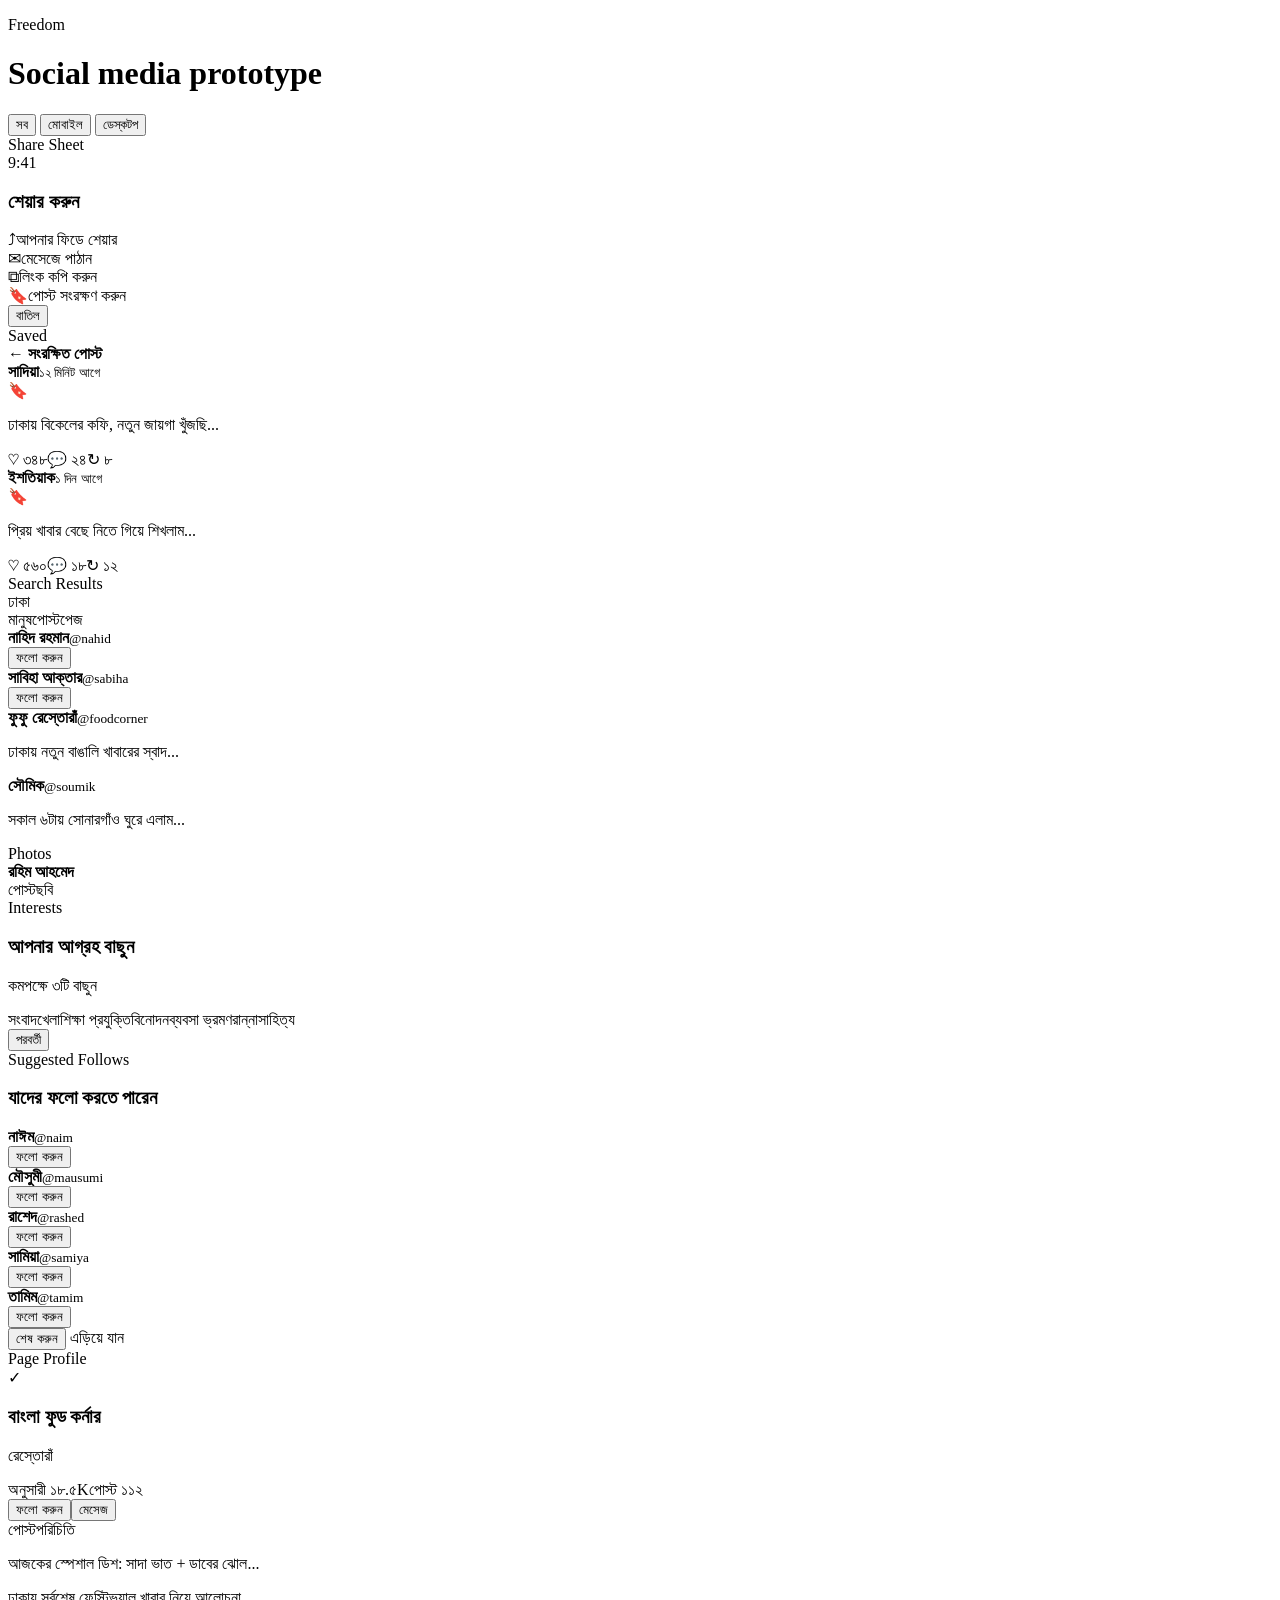
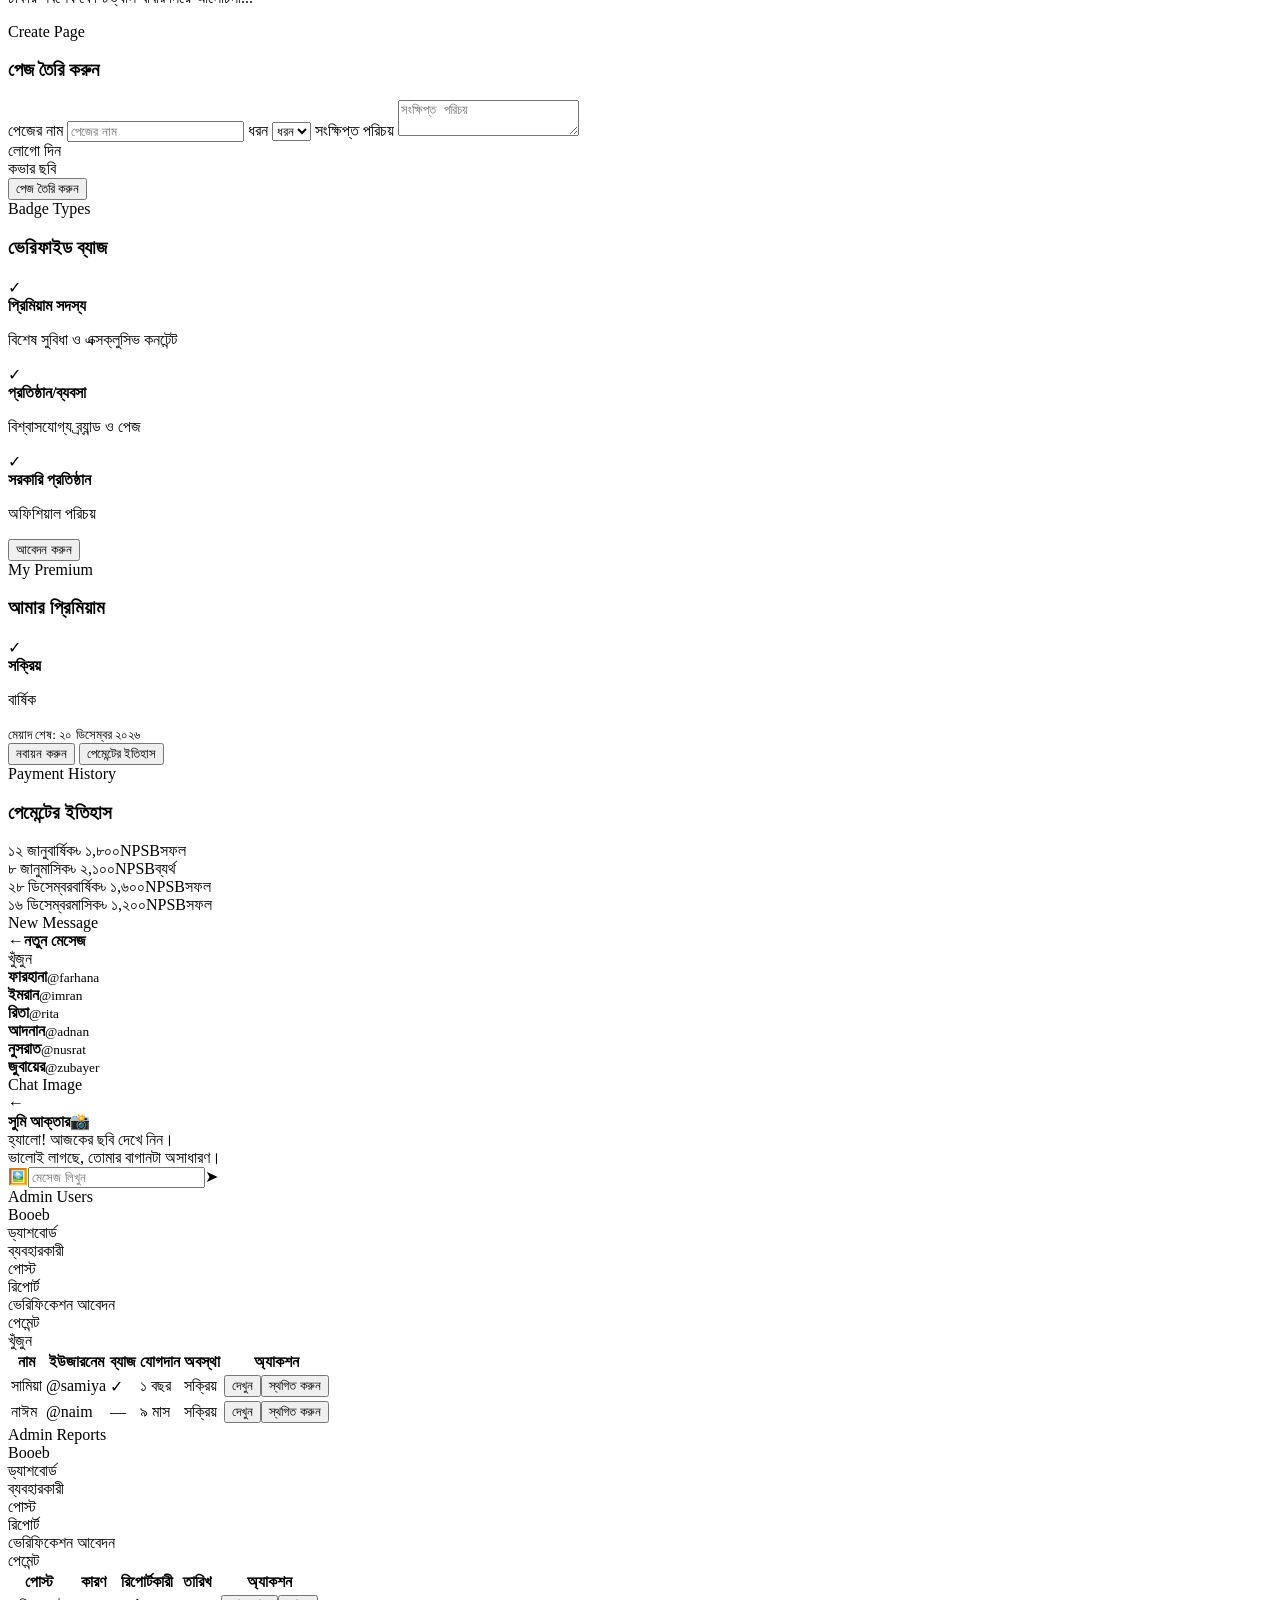
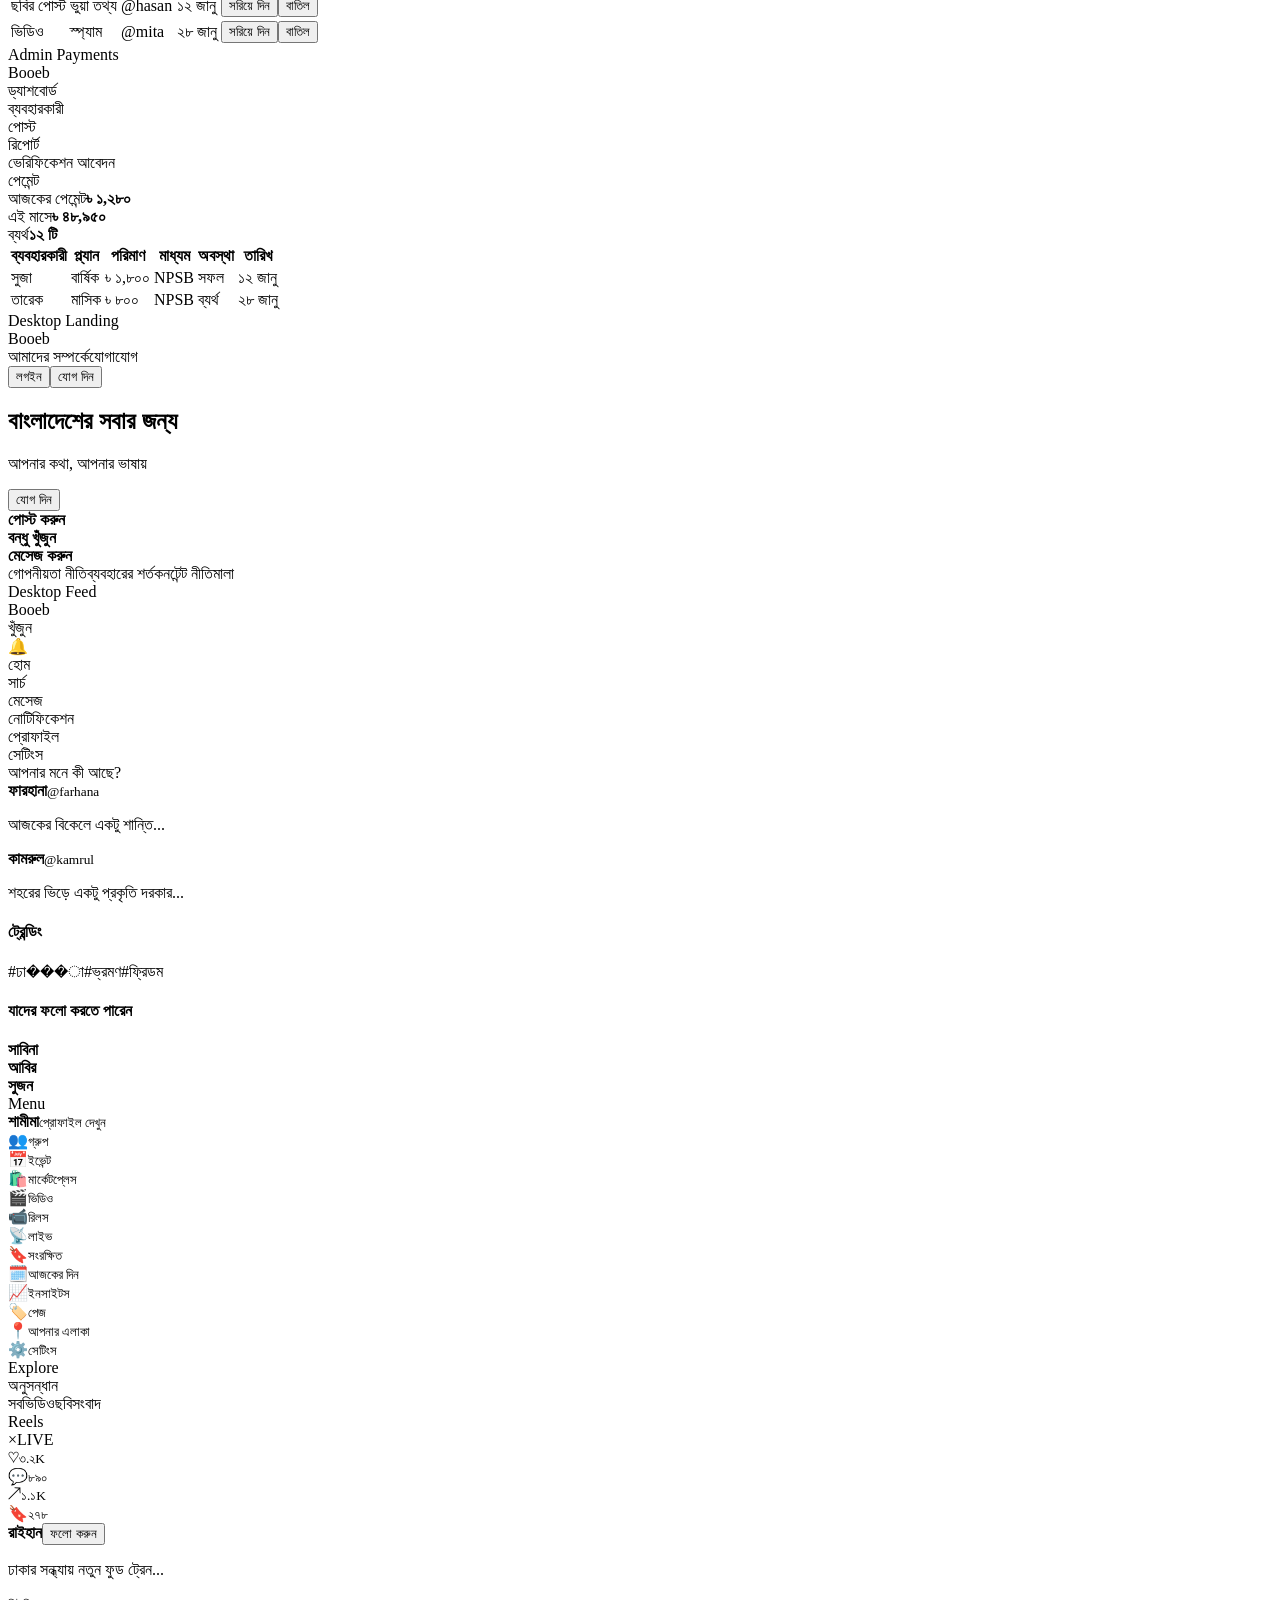
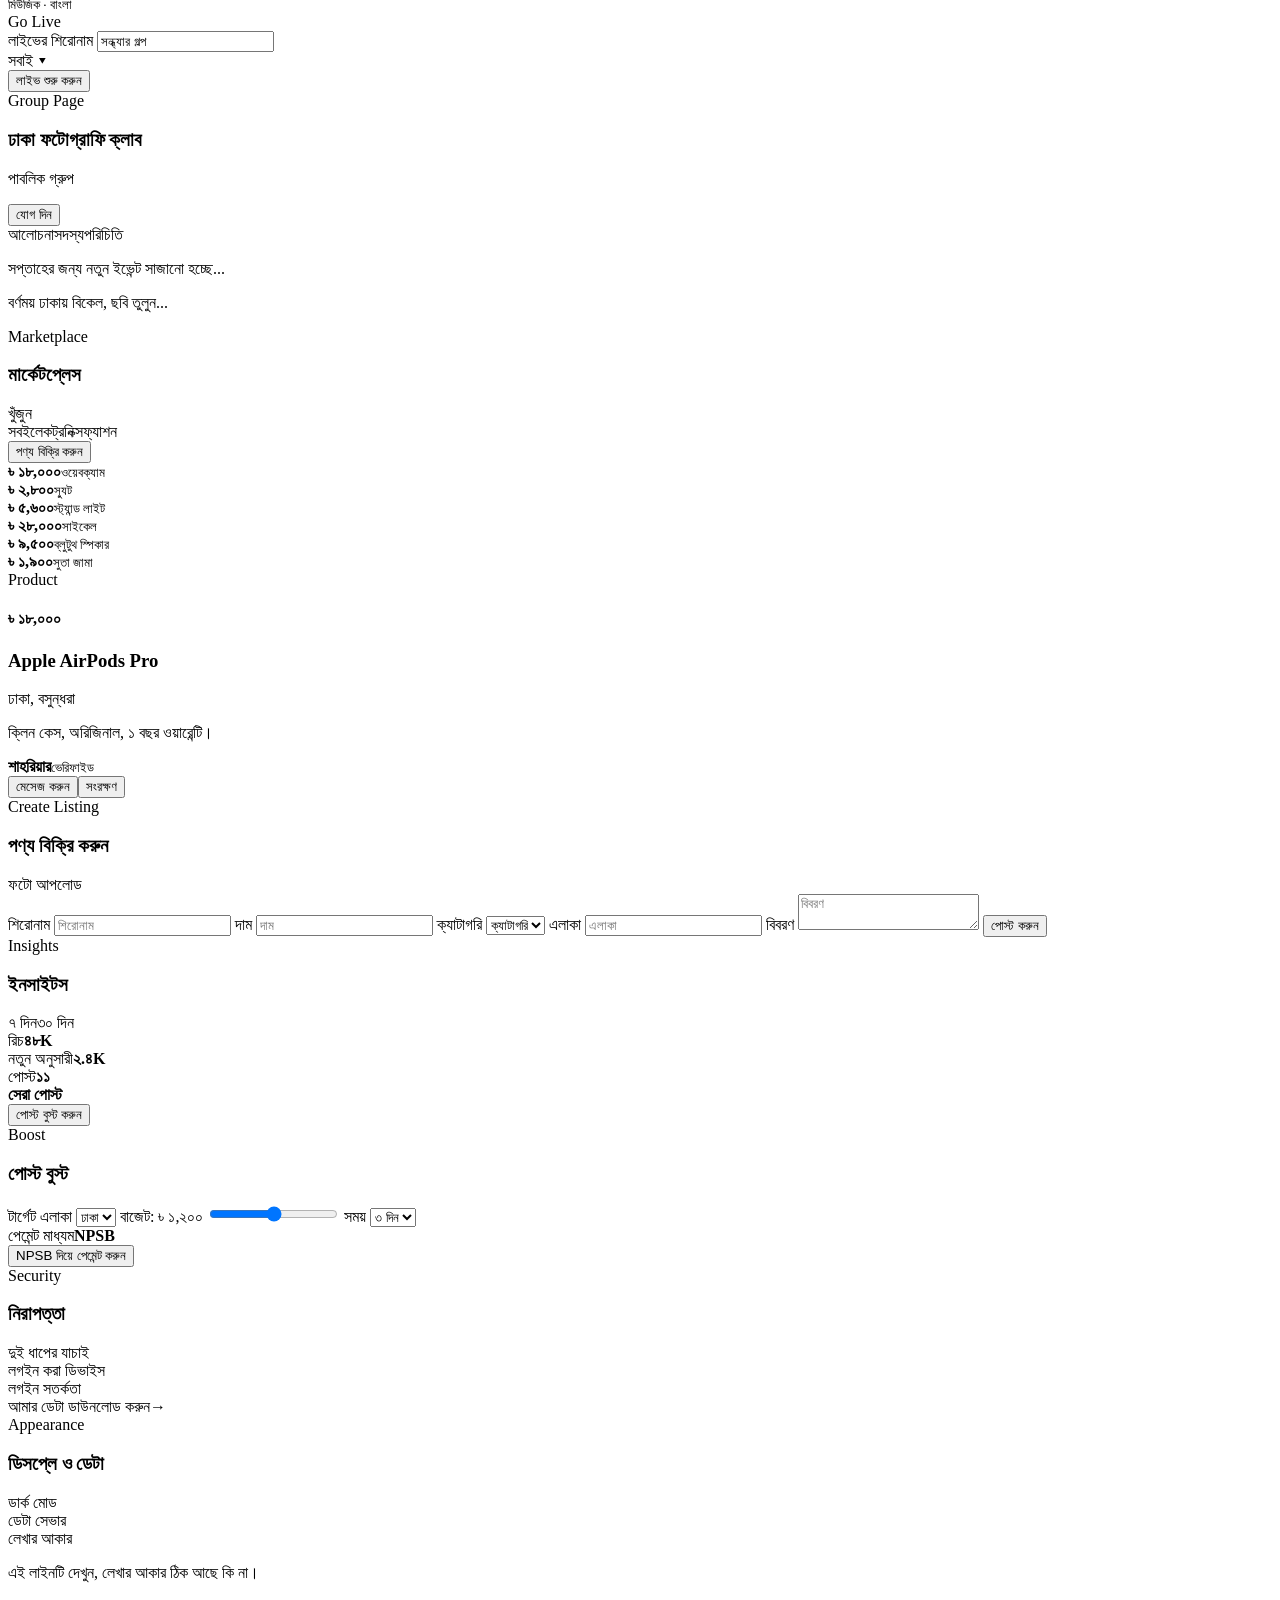
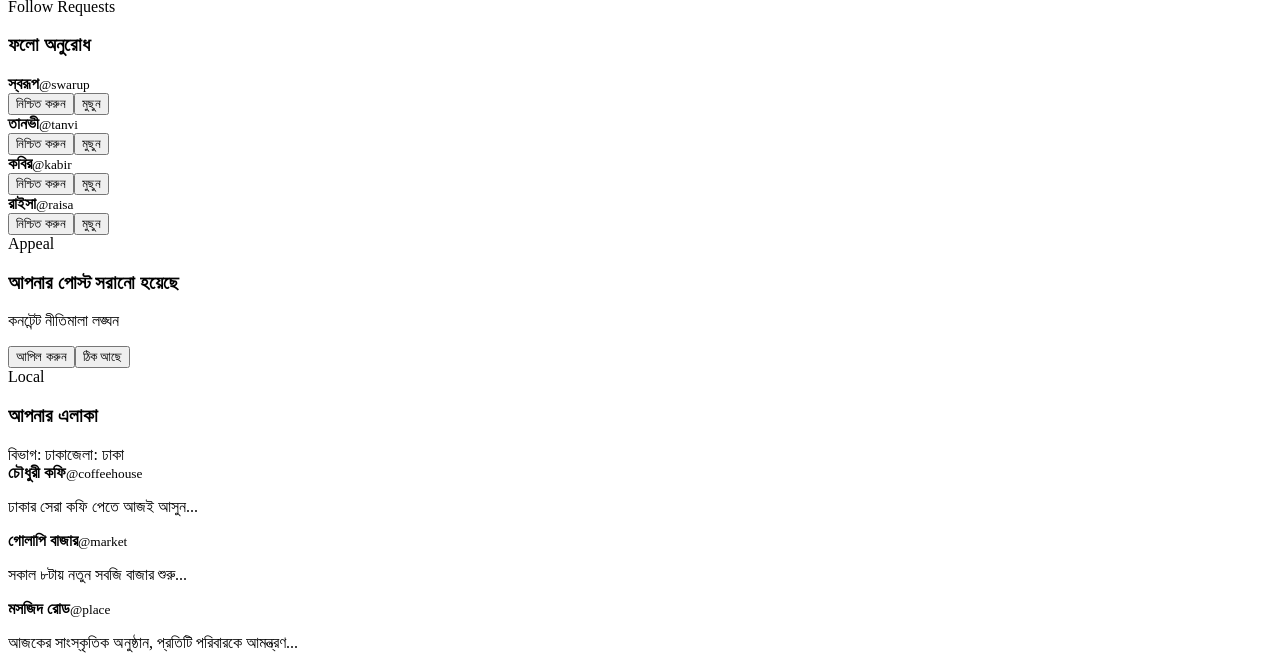
==== index.html @ c86f0e29 "Create the Freedom social media UI prototype files in the repository" ====
<!DOCTYPE html>
<html lang="bn">
  <head>
    <meta charset="UTF-8" />
    <meta name="viewport" content="width=device-width, initial-scale=1.0" />
    <title>Freedom | Social media UI prototype</title>
    <link rel="preconnect" href="https://fonts.googleapis.com" />
    <link rel="preconnect" href="https://fonts.gstatic.com" crossorigin />
    <link href="https://fonts.googleapis.com/css2?family=Noto+Sans+Bengali:wght@400;500;600;700;800&display=swap" rel="stylesheet" />
    <link rel="stylesheet" href="styles.css" />
  </head>
  <body>
    <header class="topbar">
      <div>
        <p class="eyebrow">Freedom</p>
        <h1>Social media prototype</h1>
      </div>
      <nav class="filters" aria-label="screen filter navigation">
        <button class="filter active" data-filter="all">সব</button>
        <button class="filter" data-filter="mobile">মোবাইল</button>
        <button class="filter" data-filter="desktop">ডেস্কটপ</button>
      </nav>
    </header>

    <main class="screen-grid">
      <section class="screen-card" data-category="mobile">
        <div class="screen-header">Share Sheet</div>
        <div class="phone">
          <div class="statusbar">9:41</div>
          <div class="sheet">
            <h3>শেয়ার করুন</h3>
            <div class="share-row"><span>⤴</span><span>আপনার ফিডে শেয়ার</span></div>
            <div class="share-row"><span>✉</span><span>মেসেজে পাঠান</span></div>
            <div class="share-row"><span>⧉</span><span>লিংক কপি করুন</span></div>
            <div class="share-row"><span>🔖</span><span>পোস্ট সংরক্ষণ করুন</span></div>
            <button class="btn btn-outline">বাতিল</button>
          </div>
        </div>
      </section>

      <section class="screen-card" data-category="mobile">
        <div class="screen-header">Saved</div>
        <div class="phone">
          <div class="topbar-row">
            <span>←</span>
            <strong>সংরক্ষিত পোস্ট</strong>
            <span> </span>
          </div>
          <div class="post-card">
            <div class="post-head"><div class="avatar small"></div><div><strong>সাদিয়া</strong><small>১২ মিনিট আগে</small></div><span>🔖</span></div>
            <p>ঢাকায় বিকেলের কফি, নতুন জায়গা খুঁজছি...</p>
            <div class="photo-strip one"></div>
            <div class="metric-row"><span>♡ ৩৪৮</span><span>💬 ২৪</span><span>↻ ৮</span></div>
          </div>
          <div class="post-card">
            <div class="post-head"><div class="avatar small alt"></div><div><strong>ইশতিয়াক</strong><small>১ দিন আগে</small></div><span>🔖</span></div>
            <p>প্রিয় খাবার বেছে নিতে গিয়ে শিখলাম...</p>
            <div class="photo-strip two"></div>
            <div class="metric-row"><span>♡ ৫৬০</span><span>💬 ১৮</span><span>↻ ১২</span></div>
          </div>
        </div>
      </section>

      <section class="screen-card" data-category="mobile">
        <div class="screen-header">Search Results</div>
        <div class="phone">
          <div class="searchbar">ঢাকা</div>
          <div class="chip-row"><span class="chip">মানুষ</span><span class="chip">পোস্ট</span><span class="chip active">পেজ</span></div>
          <div class="result-row"><div class="avatar"></div><div><strong>নাহিদ রহমান</strong><small>@nahid</small></div><button class="mini-btn">ফলো করুন</button></div>
          <div class="result-row"><div class="avatar alt"></div><div><strong>সাবিহা আক্তার</strong><small>@sabiha</small></div><button class="mini-btn">ফলো করুন</button></div>
          <div class="post-card compact">
            <div class="post-head"><div class="avatar small"></div><div><strong>ফুফু রেস্তোরাঁ</strong><small>@foodcorner</small></div></div>
            <p>ঢাকায় নতুন বাঙালি খাবারের স্বাদ...</p>
            <div class="photo-strip one"></div>
          </div>
          <div class="post-card compact">
            <div class="post-head"><div class="avatar small alt"></div><div><strong>সৌমিক</strong><small>@soumik</small></div></div>
            <p>সকাল ৬টায় সোনারগাঁও ঘুরে এলাম...</p>
            <div class="photo-strip two"></div>
          </div>
        </div>
      </section>

      <section class="screen-card" data-category="mobile">
        <div class="screen-header">Photos</div>
        <div class="phone">
          <div class="profile-mini">
            <div class="avatar large"></div>
            <div>
              <strong>রহিম আহমেদ</strong>
            </div>
          </div>
          <div class="tabs"><span>পোস্ট</span><span class="active">ছবি</span></div>
          <div class="photo-grid">
            <div class="mini-photo"></div><div class="mini-photo b"></div><div class="mini-photo c"></div>
            <div class="mini-photo d"></div><div class="mini-photo e"></div><div class="mini-photo f"></div>
            <div class="mini-photo g"></div><div class="mini-photo h"></div><div class="mini-photo i"></div>
          </div>
        </div>
      </section>

      <section class="screen-card" data-category="mobile">
        <div class="screen-header">Interests</div>
        <div class="phone">
          <h3>আপনার আগ্রহ বাছুন</h3>
          <p class="subtle">কমপক্ষে ৩টি বাছুন</p>
          <div class="interest-grid">
            <span>সংবাদ</span><span>খেলা</span><span>শিক্ষা</span>
            <span>প্রযুক্তি</span><span>বিনোদন</span><span>ব্যবসা</span>
            <span>ভ্রমণ</span><span>রান্না</span><span>সাহিত্য</span>
          </div>
          <button class="btn primary">পরবর্তী</button>
        </div>
      </section>

      <section class="screen-card" data-category="mobile">
        <div class="screen-header">Suggested Follows</div>
        <div class="phone">
          <h3>যাদের ফলো করতে পারেন</h3>
          <div class="result-row"><div class="avatar"></div><div><strong>নাঈম</strong><small>@naim</small></div><button class="mini-btn">ফলো করুন</button></div>
          <div class="result-row"><div class="avatar alt"></div><div><strong>মৌসুমী</strong><small>@mausumi</small></div><button class="mini-btn">ফলো করুন</button></div>
          <div class="result-row"><div class="avatar another"></div><div><strong>রাশেদ</strong><small>@rashed</small></div><button class="mini-btn">ফলো করুন</button></div>
          <div class="result-row"><div class="avatar gold"></div><div><strong>সামিয়া</strong><small>@samiya</small></div><button class="mini-btn">ফলো করুন</button></div>
          <div class="result-row"><div class="avatar dark"></div><div><strong>তামিম</strong><small>@tamim</small></div><button class="mini-btn">ফলো করুন</button></div>
          <button class="btn primary">শেষ করুন</button>
          <a class="link">এড়িয়ে যান</a>
        </div>
      </section>

      <section class="screen-card" data-category="mobile">
        <div class="screen-header">Page Profile</div>
        <div class="phone">
          <div class="cover-photo"></div>
          <div class="page-profile">
            <div class="page-logo"></div>
            <div class="badge gold">✓</div>
            <h3>বাংলা ফুড কর্নার</h3>
            <p class="subtle">রেস্তোরাঁ</p>
            <div class="stats"><span>অনুসারী ১৮.৫K</span><span>পোস্ট ১১২</span></div>
            <div class="split-btns"><button class="btn primary">ফলো করুন</button><button class="btn btn-outline">মেসেজ</button></div>
            <div class="tabs small-tabs"><span>পোস্ট</span><span>পরিচিতি</span></div>
            <div class="post-card compact"><p>আজকের স্পেশাল ডিশ: সাদা ভাত + ডাবের ঝোল...</p></div>
            <div class="post-card compact"><p>ঢাকায় সর্বশেষ ফেস্টিভ্যাল খাবার নিয়ে আলোচনা...</p></div>
          </div>
        </div>
      </section>

      <section class="screen-card" data-category="mobile">
        <div class="screen-header">Create Page</div>
        <div class="phone">
          <h3>পেজ তৈরি করুন</h3>
          <label>পেজের নাম <input placeholder="পেজের নাম" /></label>
          <label>ধরন <select><option>ধরন</option></select></label>
          <label>সংক্ষিপ্ত পরিচয় <textarea placeholder="সংক্ষিপ্ত পরিচয়"></textarea></label>
          <div class="upload-box">লোগো দিন</div>
          <div class="upload-box">কভার ছবি</div>
          <button class="btn primary">পেজ তৈরি করুন</button>
        </div>
      </section>

      <section class="screen-card" data-category="mobile">
        <div class="screen-header">Badge Types</div>
        <div class="phone">
          <h3>ভেরিফাইড ব্যাজ</h3>
          <div class="badge-card blue"><div class="mini-badge blue">✓</div><strong>প্রিমিয়াম সদস্য</strong><p>বিশেষ সুবিধা ও এক্সক্লুসিভ কনটেন্ট</p></div>
          <div class="badge-card gold"><div class="mini-badge gold">✓</div><strong>প্রতিষ্ঠান/ব্যবসা</strong><p>বিশ্বাসযোগ্য ব্র্যান্ড ও পেজ</p></div>
          <div class="badge-card grey"><div class="mini-badge grey">✓</div><strong>সরকারি প্রতিষ্ঠান</strong><p>অফিশিয়াল পরিচয়</p></div>
          <button class="btn primary">আবেদন করুন</button>
        </div>
      </section>

      <section class="screen-card" data-category="mobile">
        <div class="screen-header">My Premium</div>
        <div class="phone">
          <h3>আমার প্রিমিয়াম</h3>
          <div class="premium-card">
            <div class="mini-badge blue">✓</div>
            <div>
              <strong>সক্রিয়</strong>
              <p>বার্ষিক</p>
              <small>মেয়াদ শেষ: ২০ ডিসেম্বর ২০২৬</small>
            </div>
          </div>
          <button class="btn primary">নবায়ন করুন</button>
          <button class="btn btn-outline">পেমেন্টের ইতিহাস</button>
        </div>
      </section>

      <section class="screen-card" data-category="mobile">
        <div class="screen-header">Payment History</div>
        <div class="phone">
          <h3>পেমেন্টের ইতিহাস</h3>
          <div class="table-row"><span>১২ জানু</span><span>বার্ষিক</span><span>৳ ১,৮০০</span><span>NPSB</span><span class="success">সফল</span></div>
          <div class="table-row"><span>৮ জানু</span><span>মাসিক</span><span>৳ ২,১০০</span><span>NPSB</span><span class="fail">ব্যর্থ</span></div>
          <div class="table-row"><span>২৮ ডিসেম্বর</span><span>বার্ষিক</span><span>৳ ১,৬০০</span><span>NPSB</span><span class="success">সফল</span></div>
          <div class="table-row"><span>১৬ ডিসেম্বর</span><span>মাসিক</span><span>৳ ১,২০০</span><span>NPSB</span><span class="success">সফল</span></div>
        </div>
      </section>

      <section class="screen-card" data-category="mobile">
        <div class="screen-header">New Message</div>
        <div class="phone">
          <div class="topbar-row"><span>←</span><strong>নতুন মেসেজ</strong><span></span></div>
          <div class="searchbar small">খুঁজুন</div>
          <div class="result-row"><div class="avatar"></div><div><strong>ফারহানা</strong><small>@farhana</small></div></div>
          <div class="result-row"><div class="avatar alt"></div><div><strong>ইমরান</strong><small>@imran</small></div></div>
          <div class="result-row"><div class="avatar another"></div><div><strong>রিতা</strong><small>@rita</small></div></div>
          <div class="result-row"><div class="avatar gold"></div><div><strong>আদনান</strong><small>@adnan</small></div></div>
          <div class="result-row"><div class="avatar dark"></div><div><strong>নুসরাত</strong><small>@nusrat</small></div></div>
          <div class="result-row"><div class="avatar"></div><div><strong>জুবায়ের</strong><small>@zubayer</small></div></div>
        </div>
      </section>

      <section class="screen-card" data-category="mobile">
        <div class="screen-header">Chat Image</div>
        <div class="phone">
          <div class="topbar-row"><span>←</span><div class="avatar mini"></div><strong>সুমি আক্তার</strong><span>📸</span></div>
          <div class="bubble incoming"><div class="mini-photo large-bubble"></div></div>
          <div class="bubble incoming">হ্যালো! আজকের ছবি দেখে নিন।</div>
          <div class="bubble outgoing">ভালোই লাগছে, তোমার বাগানটা অসাধারণ।</div>
          <div class="composer"><span>🖼️</span><input placeholder="মেসেজ লিখুন" /><span>➤</span></div>
        </div>
      </section>

      <section class="screen-card" data-category="desktop">
        <div class="screen-header">Admin Users</div>
        <div class="desktop-window admin-window">
          <aside class="sidebar">
            <div class="brand-box">Booeb</div>
            <div class="side-link active">ড্যাশবোর্ড</div>
            <div class="side-link">ব্যবহারকারী</div>
            <div class="side-link">পোস্ট</div>
            <div class="side-link">রিপোর্ট</div>
            <div class="side-link">ভেরিফিকেশন আবেদন</div>
            <div class="side-link">পেমেন্ট</div>
          </aside>
          <main class="admin-main">
            <div class="searchbar darkbar">খুঁজুন</div>
            <table>
              <tr><th>নাম</th><th>ইউজারনেম</th><th>ব্যাজ</th><th>যোগদান</th><th>অবস্থা</th><th>অ্যাকশন</th></tr>
              <tr><td>সামিয়া</td><td>@samiya</td><td>✓</td><td>১ বছর</td><td>সক্রিয়</td><td><button>দেখুন</button><button>স্থগিত করুন</button></td></tr>
              <tr><td>নাঈম</td><td>@naim</td><td>—</td><td>৯ মাস</td><td>সক্রিয়</td><td><button>দেখুন</button><button>স্থগিত করুন</button></td></tr>
            </table>
          </main>
        </div>
      </section>

      <section class="screen-card" data-category="desktop">
        <div class="screen-header">Admin Reports</div>
        <div class="desktop-window admin-window">
          <aside class="sidebar">
            <div class="brand-box">Booeb</div>
            <div class="side-link">ড্যাশবোর্ড</div>
            <div class="side-link">ব্যবহারকারী</div>
            <div class="side-link">পোস্ট</div>
            <div class="side-link active">রিপোর্ট</div>
            <div class="side-link">ভেরিফিকেশন আবেদন</div>
            <div class="side-link">পেমেন্ট</div>
          </aside>
          <main class="admin-main">
            <table>
              <tr><th>পোস্ট</th><th>কারণ</th><th>রিপোর্টকারী</th><th>তারিখ</th><th>অ্যাকশন</th></tr>
              <tr><td>ছবির পোস্ট</td><td>ভুয়া তথ্য</td><td>@hasan</td><td>১২ জানু</td><td><button>সরিয়ে দিন</button><button>বাতিল</button></td></tr>
              <tr><td>ভিডিও</td><td>স্প্যাম</td><td>@mita</td><td>২৮ জানু</td><td><button>সরিয়ে দিন</button><button>বাতিল</button></td></tr>
            </table>
          </main>
        </div>
      </section>

      <section class="screen-card" data-category="desktop">
        <div class="screen-header">Admin Payments</div>
        <div class="desktop-window admin-window">
          <aside class="sidebar">
            <div class="brand-box">Booeb</div>
            <div class="side-link">ড্যাশবোর্ড</div>
            <div class="side-link">ব্যবহারকারী</div>
            <div class="side-link">পোস্ট</div>
            <div class="side-link">রিপোর্ট</div>
            <div class="side-link">ভেরিফিকেশন আবেদন</div>
            <div class="side-link active">পেমেন্ট</div>
          </aside>
          <main class="admin-main">
            <div class="stats-row">
              <div class="metric-card"><span>আজকের পেমেন্ট</span><strong>৳ ১,২৮০</strong></div>
              <div class="metric-card"><span>এই মাসে</span><strong>৳ ৪৮,৯৫০</strong></div>
              <div class="metric-card"><span>ব্যর্থ</span><strong>১২ টি</strong></div>
            </div>
            <table>
              <tr><th>ব্যবহারকারী</th><th>প্ল্যান</th><th>পরিমাণ</th><th>মাধ্যম</th><th>অবস্থা</th><th>তারিখ</th></tr>
              <tr><td>সুজা</td><td>বার্ষিক</td><td>৳ ১,৮০০</td><td>NPSB</td><td class="success">সফল</td><td>১২ জানু</td></tr>
              <tr><td>তারেক</td><td>মাসিক</td><td>৳ ৮০০</td><td>NPSB</td><td class="fail">ব্যর্থ</td><td>২৮ জানু</td></tr>
            </table>
          </main>
        </div>
      </section>

      <section class="screen-card" data-category="desktop">
        <div class="screen-header">Desktop Landing</div>
        <div class="desktop-window web-landing">
          <nav class="web-nav">
            <div class="logo-box">Booeb</div>
            <div class="nav-links"><span>আমাদের সম্পর্কে</span><span>যোগাযোগ</span></div>
            <div class="nav-actions"><button class="web-btn">লগইন</button><button class="web-btn filled">যোগ দিন</button></div>
          </nav>
          <div class="hero-row">
            <div class="hero-left">
              <h1>বাংলাদেশের সবার জন্য</h1>
              <p>আপনার কথা, আপনার ভাষায়</p>
              <button class="btn primary wide">যোগ দিন</button>
            </div>
            <div class="hero-right">
              <div class="people-illustration">
                <div class="person p1"></div>
                <div class="person p2"></div>
                <div class="person p3"></div>
              </div>
            </div>
          </div>
          <div class="feature-row">
            <div class="feature-card"><strong>পোস্ট করুন</strong></div>
            <div class="feature-card"><strong>বন্ধু খুঁজুন</strong></div>
            <div class="feature-card"><strong>মেসেজ করুন</strong></div>
          </div>
          <footer class="footer-row"><span>গোপনীয়তা নীতি</span><span>ব্যবহারের শর্ত</span><span>কনটেন্ট নীতিমালা</span></footer>
        </div>
      </section>

      <section class="screen-card" data-category="desktop">
        <div class="screen-header">Desktop Feed</div>
        <div class="desktop-window web-feed">
          <nav class="feed-nav">
            <div class="logo-box small">Booeb</div>
            <div class="searchbar web-search">খুঁজুন</div>
            <span class="bell">🔔</span>
          </nav>
          <div class="web-body">
            <aside class="left-menu">
              <div>হোম</div><div>সার্চ</div><div>মেসেজ</div><div>নোটিফিকেশন</div><div>প্রোফাইল</div><div>সেটিংস</div>
            </aside>
            <main class="feed-center">
              <div class="composer-box">আপনার মনে কী আছে?</div>
              <div class="stories-row"><span class="story"></span><span class="story"></span><span class="story"></span></div>
              <div class="post-card feed-post"><div class="post-head"><div class="avatar small"></div><div><strong>ফারহানা</strong><small>@farhana</small></div></div><p>আজকের বিকেলে একটু শান্তি...</p><div class="photo-strip one tall"></div></div>
              <div class="post-card feed-post"><div class="post-head"><div class="avatar small alt"></div><div><strong>কামরুল</strong><small>@kamrul</small></div></div><p>শহরের ভিড়ে একটু প্রকৃতি দরকার...</p><div class="photo-strip two tall"></div></div>
            </main>
            <aside class="right-bar">
              <div class="trending"><h4>ট্রেন্ডিং</h4><span>#ঢা���া</span><span>#ভ্রমণ</span><span>#ফ্রিডম</span></div>
              <div class="people-suggest"><h4>যাদের ফলো করতে পারেন</h4><div class="mini-row"><div class="avatar small"></div><strong>সাবিনা</strong></div><div class="mini-row"><div class="avatar small alt"></div><strong>আবির</strong></div><div class="mini-row"><div class="avatar small dark"></div><strong>সুজন</strong></div></div>
            </aside>
          </div>
        </div>
      </section>

      <section class="screen-card" data-category="mobile">
        <div class="screen-header">Menu</div>
        <div class="phone">
          <div class="profile-card-top"><div class="avatar large"></div><div><strong>শামীমা</strong><small>প্রোফাইল দেখুন</small></div></div>
          <div class="menu-grid">
            <div class="menu-item"><span>👥</span><small>গ্রুপ</small></div>
            <div class="menu-item"><span>📅</span><small>ইভেন্ট</small></div>
            <div class="menu-item"><span>🛍️</span><small>মার্কেটপ্লেস</small></div>
            <div class="menu-item"><span>🎬</span><small>ভিডিও</small></div>
            <div class="menu-item"><span>📹</span><small>রিলস</small></div>
            <div class="menu-item"><span>📡</span><small>লাইভ</small></div>
            <div class="menu-item"><span>🔖</span><small>সংরক্ষিত</small></div>
            <div class="menu-item"><span>🗓️</span><small>আজকের দিন</small></div>
            <div class="menu-item"><span>📈</span><small>ইনসাইটস</small></div>
            <div class="menu-item"><span>🏷️</span><small>পেজ</small></div>
            <div class="menu-item"><span>📍</span><small>আপনার এলাকা</small></div>
            <div class="menu-item"><span>⚙️</span><small>সেটিংস</small></div>
          </div>
        </div>
      </section>

      <section class="screen-card" data-category="mobile">
        <div class="screen-header">Explore</div>
        <div class="phone">
          <div class="searchbar">অনুসন্ধান</div>
          <div class="chip-row"><span class="chip active">সব</span><span class="chip">ভিডিও</span><span class="chip">ছবি</span><span class="chip">সংবাদ</span></div>
          <div class="explore-grid">
            <div class="mini-photo x"></div><div class="mini-photo y"></div><div class="mini-photo z"></div>
            <div class="mini-photo a"></div><div class="mini-photo b"></div><div class="mini-photo c"></div>
          </div>
        </div>
      </section>

      <section class="screen-card" data-category="mobile">
        <div class="screen-header">Reels</div>
        <div class="phone reel-screen">
          <div class="reel-top"><span>×</span><span>LIVE</span></div>
          <div class="reel-actions"><div><span>♡</span><small>৩.২K</small></div><div><span>💬</span><small>৮৯০</small></div><div><span>↗</span><small>১.১K</small></div><div><span>🔖</span><small>২৭৮</small></div></div>
          <div class="reel-bottom"><div class="avatar small"></div><strong>রাইহান</strong><button class="mini-btn">ফলো করুন</button><p>ঢাকার সন্ধ্যায় নতুন ফুড ট্রেন...</p><small>মিউজিক · বাংলা</small></div>
        </div>
      </section>

      <section class="screen-card" data-category="mobile">
        <div class="screen-header">Go Live</div>
        <div class="phone">
          <div class="camera-preview"></div>
          <label>লাইভের শিরোনাম <input value="সন্ধ্যার গল্প" /></label>
          <div class="audience-btn">সবাই ▾</div>
          <button class="btn primary big">লাইভ শুরু করুন</button>
        </div>
      </section>

      <section class="screen-card" data-category="mobile">
        <div class="screen-header">Group Page</div>
        <div class="phone">
          <div class="cover-photo group-cover"></div>
          <div class="page-profile pad-20">
            <h3>ঢাকা ফটোগ্রাফি ক্লাব</h3>
            <p class="subtle">পাবলিক গ্রুপ</p>
            <button class="btn primary">যোগ দিন</button>
            <div class="tabs small-tabs"><span>আলোচনা</span><span>সদস্য</span><span>পরিচিতি</span></div>
            <div class="post-card compact"><p>সপ্তাহের জন্য নতুন ইভেন্ট সাজানো হচ্ছে...</p></div>
            <div class="post-card compact"><p>বর্ণময় ঢাকায় বিকেল, ছবি তুলুন...</p></div>
          </div>
        </div>
      </section>

      <section class="screen-card" data-category="mobile">
        <div class="screen-header">Marketplace</div>
        <div class="phone">
          <h3>মার্কেটপ্লেস</h3>
          <div class="searchbar">খুঁজুন</div>
          <div class="chip-row"><span class="chip active">সব</span><span class="chip">ইলেকট্রনিক্স</span><span class="chip">ফ্যাশন</span></div>
          <button class="btn btn-outline btn-wide">পণ্য বিক্রি করুন</button>
          <div class="product-grid">
            <div class="product-card"><div class="product-image"></div><strong>৳ ১৮,০০০</strong><small>ওয়েবক্যাম</small></div>
            <div class="product-card"><div class="product-image alt"></div><strong>৳ ২,৮০০</strong><small>স্যুট</small></div>
            <div class="product-card"><div class="product-image c"></div><strong>৳ ৫,৬০০</strong><small>স্ট্যান্ড লাইট</small></div>
            <div class="product-card"><div class="product-image d"></div><strong>৳ ২৮,০০০</strong><small>সাইকেল</small></div>
            <div class="product-card"><div class="product-image e"></div><strong>৳ ৯,৫০০</strong><small>ব্লুটুথ স্পিকার</small></div>
            <div class="product-card"><div class="product-image f"></div><strong>৳ ১,৯০০</strong><small>সুতা জামা</small></div>
          </div>
        </div>
      </section>

      <section class="screen-card" data-category="mobile">
        <div class="screen-header">Product</div>
        <div class="phone">
          <div class="product-banner"></div>
          <div class="product-info">
            <h4>৳ ১৮,০০০</h4>
            <h3>Apple AirPods Pro</h3>
            <p>ঢাকা, বসুন্ধরা</p>
            <p>ক্লিন কেস, অরিজিনাল, ১ বছর ওয়ারেন্টি।</p>
            <div class="seller-row"><div class="avatar small"></div><div><strong>শাহরিয়ার</strong><small>ভেরিফাইড</small></div></div>
            <div class="split-btns"><button class="btn primary">মেসেজ করুন</button><button class="btn btn-outline">সংরক্ষণ</button></div>
          </div>
        </div>
      </section>

      <section class="screen-card" data-category="mobile">
        <div class="screen-header">Create Listing</div>
        <div class="phone">
          <h3>পণ্য বিক্রি করুন</h3>
          <div class="upload-box tall">ফটো আপলোড</div>
          <label>শিরোনাম <input placeholder="শিরোনাম" /></label>
          <label>দাম <input placeholder="দাম" /></label>
          <label>ক্যাটাগরি <select><option>ক্যাটাগরি</option></select></label>
          <label>এলাকা <input placeholder="এলাকা" /></label>
          <label>বিবরণ <textarea placeholder="বিবরণ"></textarea></label>
          <button class="btn primary">পোস্ট করুন</button>
        </div>
      </section>

      <section class="screen-card" data-category="mobile">
        <div class="screen-header">Insights</div>
        <div class="phone">
          <h3>ইনসাইটস</h3>
          <div class="chip-row"><span class="chip active">৭ দিন</span><span class="chip">৩০ দিন</span></div>
          <div class="stats-row vertical"><div class="metric-card small"><span>রিচ</span><strong>৪৮K</strong></div><div class="metric-card small"><span>নতুন অনুসারী</span><strong>২.৪K</strong></div><div class="metric-card small"><span>পোস্ট</span><strong>১১</strong></div></div>
          <div class="chart-box"><div class="bar b1"></div><div class="bar b2"></div><div class="bar b3"></div><div class="bar b4"></div><div class="bar b5"></div></div>
          <div class="best-post"><strong>সেরা পোস্ট</strong><div class="mini-photo post-shot"></div></div>
          <button class="btn primary">পোস্ট বুস্ট করুন</button>
        </div>
      </section>

      <section class="screen-card" data-category="mobile">
        <div class="screen-header">Boost</div>
        <div class="phone">
          <h3>পোস্ট বুস্ট</h3>
          <div class="mini-photo boost-image"></div>
          <label>টার্গেট এলাকা <select><option>ঢাকা</option></select></label>
          <label>বাজেট: ৳ ১,২০০ <input type="range" /></label>
          <label>সময় <select><option>৩ দিন</option></select></label>
          <div class="pay-row"><span>পেমেন্ট মাধ্যম</span><strong>NPSB</strong></div>
          <button class="btn primary">NPSB দিয়ে পেমেন্ট করুন</button>
        </div>
      </section>

      <section class="screen-card" data-category="mobile">
        <div class="screen-header">Security</div>
        <div class="phone">
          <h3>নিরাপত্তা</h3>
          <div class="toggle-row"><span>দুই ধাপের যাচাই</span><span class="toggle on"></span></div>
          <div class="toggle-row"><span>লগইন করা ডিভাইস</span><span class="toggle"></span></div>
          <div class="toggle-row"><span>লগইন সতর্কতা</span><span class="toggle on"></span></div>
          <div class="toggle-row"><span>আমার ডেটা ডাউনলোড করুন</span><span>→</span></div>
        </div>
      </section>

      <section class="screen-card" data-category="mobile">
        <div class="screen-header">Appearance</div>
        <div class="phone">
          <h3>ডিসপ্লে ও ডেটা</h3>
          <div class="toggle-row"><span>ডার্ক মোড</span><span class="toggle on"></span></div>
          <div class="toggle-row"><span>ডেটা সেভার</span><span class="toggle"></span></div>
          <div class="slider-row"><span>লেখার আকার</span><div class="slider"></div></div>
          <p class="preview-line">এই লাইনটি দেখুন, লেখার আকার ঠিক আছে কি না।</p>
        </div>
      </section>

      <section class="screen-card" data-category="mobile">
        <div class="screen-header">Follow Requests</div>
        <div class="phone">
          <h3>ফলো অনুরোধ</h3>
          <div class="result-row"><div class="avatar"></div><div><strong>স্বরূপ</strong><small>@swarup</small></div><div class="two-btns"><button class="mini-btn filled">নিশ্চিত করুন</button><button class="mini-btn outline">মুছুন</button></div></div>
          <div class="result-row"><div class="avatar alt"></div><div><strong>তানভী</strong><small>@tanvi</small></div><div class="two-btns"><button class="mini-btn filled">নিশ্চিত করুন</button><button class="mini-btn outline">মুছুন</button></div></div>
          <div class="result-row"><div class="avatar another"></div><div><strong>কবির</strong><small>@kabir</small></div><div class="two-btns"><button class="mini-btn filled">নিশ্চিত করুন</button><button class="mini-btn outline">মুছুন</button></div></div>
          <div class="result-row"><div class="avatar gold"></div><div><strong>রাইসা</strong><small>@raisa</small></div><div class="two-btns"><button class="mini-btn filled">নিশ্চিত করুন</button><button class="mini-btn outline">মুছুন</button></div></div>
        </div>
      </section>

      <section class="screen-card" data-category="mobile">
        <div class="screen-header">Appeal</div>
        <div class="phone">
          <h3>আপনার পোস্ট সরানো হয়েছে</h3>
          <p class="reason">কনটেন্ট নীতিমালা লঙ্ঘন</p>
          <div class="mini-photo appeal-image"></div>
          <div class="split-btns"><button class="btn primary">আপিল করুন</button><button class="btn btn-outline">ঠিক আছে</button></div>
        </div>
      </section>

      <section class="screen-card" data-category="mobile">
        <div class="screen-header">Local</div>
        <div class="phone">
          <h3>আপনার এলাকা</h3>
          <div class="dropdowns"><span>বিভাগ: ঢাকা</span><span>জেলা: ঢাকা</span></div>
          <div class="post-card compact"><div class="post-head"><div class="avatar small"></div><div><strong>চৌধুরী কফি</strong><small>@coffeehouse</small></div></div><p>ঢাকার সেরা কফি পেতে আজই আসুন...</p><div class="photo-strip one"></div></div>
          <div class="post-card compact"><div class="post-head"><div class="avatar small alt"></div><div><strong>গোলাপি বাজার</strong><small>@market</small></div></div><p>সকাল ৮টায় নতুন সবজি বাজার শুরু...</p><div class="photo-strip two"></div></div>
          <div class="post-card compact"><div class="post-head"><div class="avatar small dark"></div><div><strong>মসজিদ রোড</strong><small>@place</small></div></div><p>আজকের সাংস্কৃতিক অনুষ্ঠান, প্রতিটি পরিবারকে আমন্ত্রণ...</p><div class="photo-strip three"></div></div>
        </div>
      </section>
    </main>

    <script src="script.js"></script>
  </body>
</html>
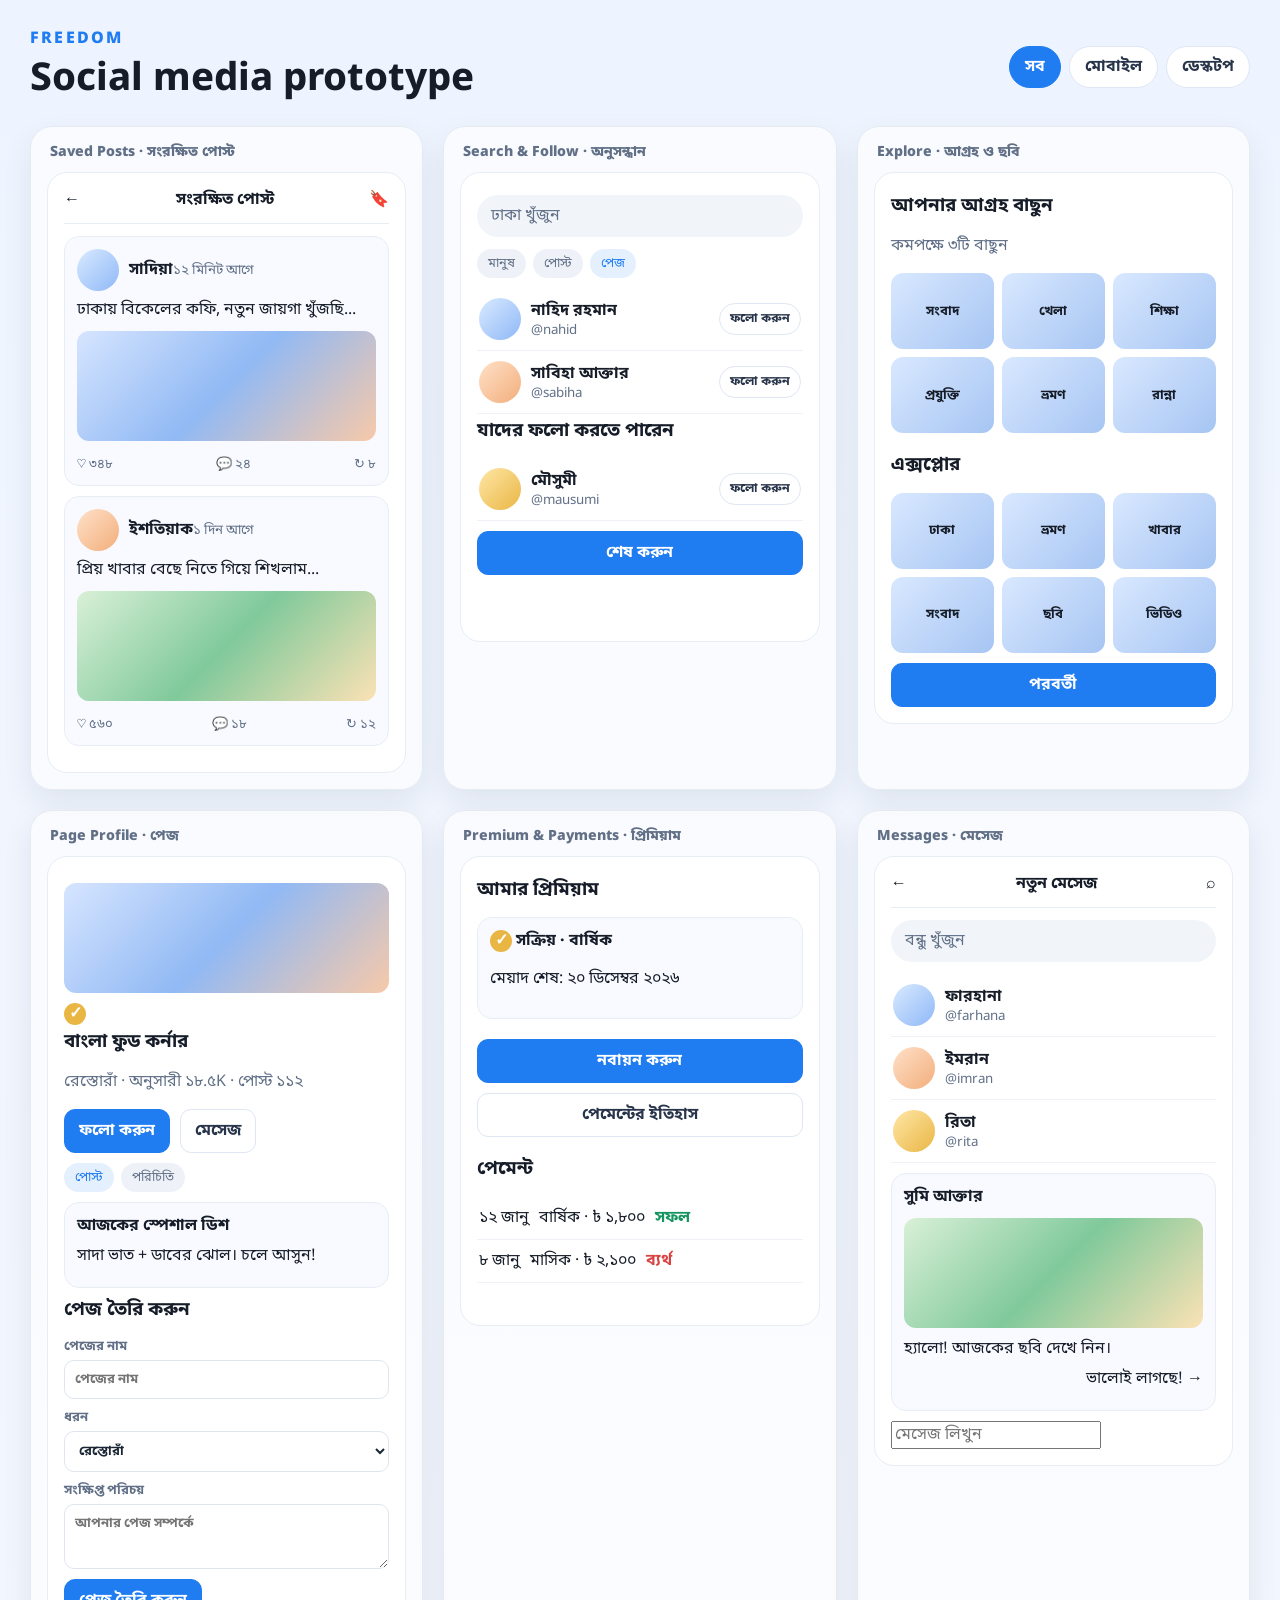
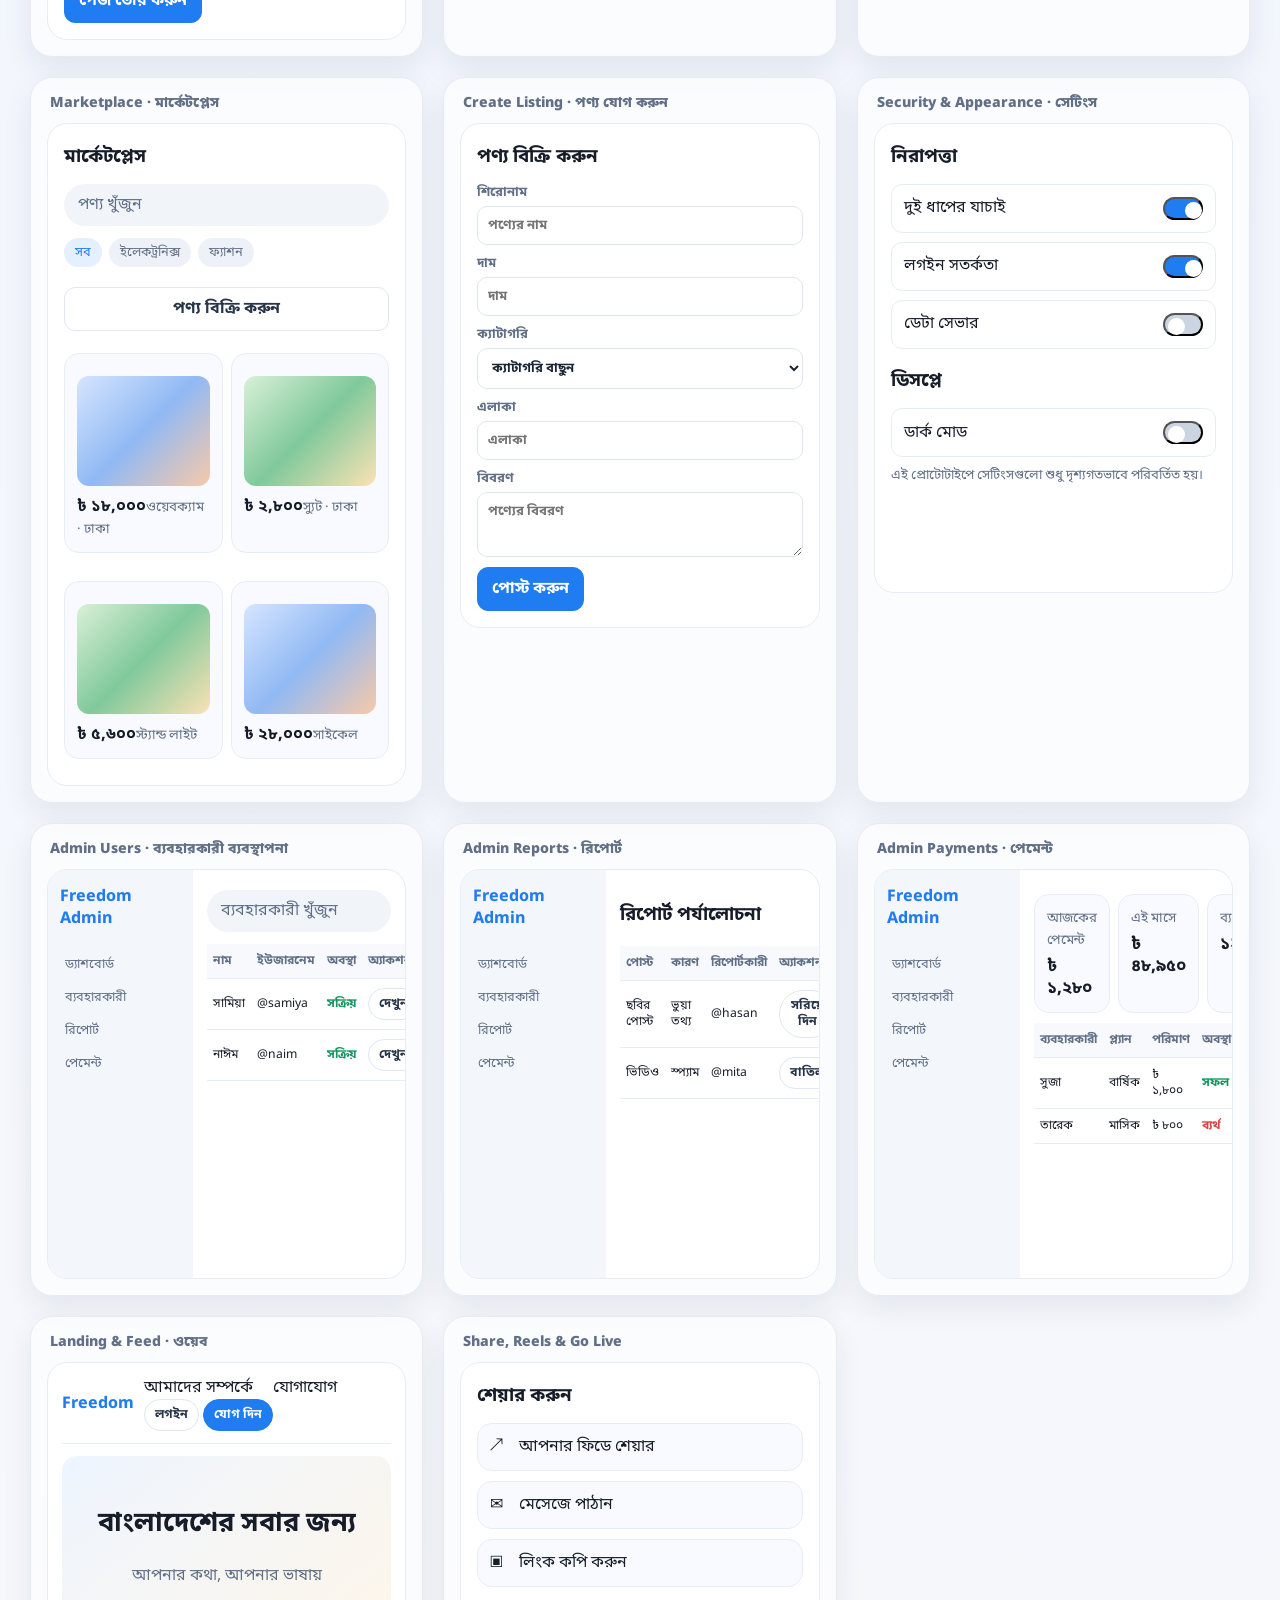
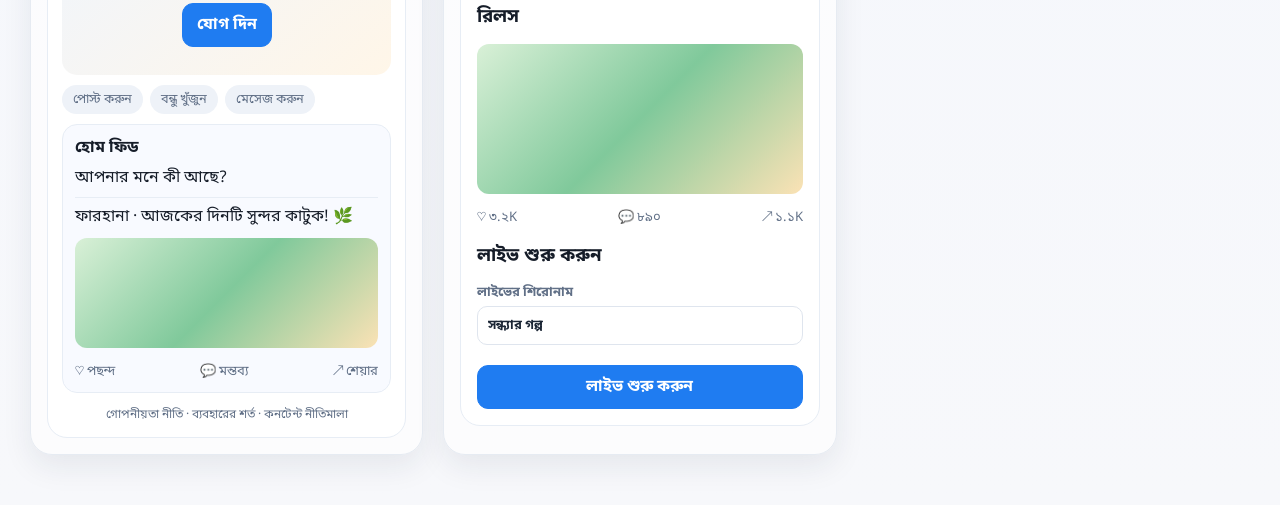
==== commit 48277ef5: "Bundle prototype styles and interactions into standalone HTML" ====
--- a/index.html
+++ b/index.html
@@ -1,550 +1,40 @@
 <!DOCTYPE html>
 <html lang="bn">
-  <head>
-    <meta charset="UTF-8" />
-    <meta name="viewport" content="width=device-width, initial-scale=1.0" />
-    <title>Freedom | Social media UI prototype</title>
-    <link rel="preconnect" href="https://fonts.googleapis.com" />
-    <link rel="preconnect" href="https://fonts.gstatic.com" crossorigin />
-    <link href="https://fonts.googleapis.com/css2?family=Noto+Sans+Bengali:wght@400;500;600;700;800&display=swap" rel="stylesheet" />
-    <link rel="stylesheet" href="styles.css" />
-  </head>
-  <body>
-    <header class="topbar">
-      <div>
-        <p class="eyebrow">Freedom</p>
-        <h1>Social media prototype</h1>
-      </div>
-      <nav class="filters" aria-label="screen filter navigation">
-        <button class="filter active" data-filter="all">সব</button>
-        <button class="filter" data-filter="mobile">মোবাইল</button>
-        <button class="filter" data-filter="desktop">ডেস্কটপ</button>
-      </nav>
-    </header>
-
-    <main class="screen-grid">
-      <section class="screen-card" data-category="mobile">
-        <div class="screen-header">Share Sheet</div>
-        <div class="phone">
-          <div class="statusbar">9:41</div>
-          <div class="sheet">
-            <h3>শেয়ার করুন</h3>
-            <div class="share-row"><span>⤴</span><span>আপনার ফিডে শেয়ার</span></div>
-            <div class="share-row"><span>✉</span><span>মেসেজে পাঠান</span></div>
-            <div class="share-row"><span>⧉</span><span>লিংক কপি করুন</span></div>
-            <div class="share-row"><span>🔖</span><span>পোস্ট সংরক্ষণ করুন</span></div>
-            <button class="btn btn-outline">বাতিল</button>
-          </div>
-        </div>
-      </section>
-
-      <section class="screen-card" data-category="mobile">
-        <div class="screen-header">Saved</div>
-        <div class="phone">
-          <div class="topbar-row">
-            <span>←</span>
-            <strong>সংরক্ষিত পোস্ট</strong>
-            <span> </span>
-          </div>
-          <div class="post-card">
-            <div class="post-head"><div class="avatar small"></div><div><strong>সাদিয়া</strong><small>১২ মিনিট আগে</small></div><span>🔖</span></div>
-            <p>ঢাকায় বিকেলের কফি, নতুন জায়গা খুঁজছি...</p>
-            <div class="photo-strip one"></div>
-            <div class="metric-row"><span>♡ ৩৪৮</span><span>💬 ২৪</span><span>↻ ৮</span></div>
-          </div>
-          <div class="post-card">
-            <div class="post-head"><div class="avatar small alt"></div><div><strong>ইশতিয়াক</strong><small>১ দিন আগে</small></div><span>🔖</span></div>
-            <p>প্রিয় খাবার বেছে নিতে গিয়ে শিখলাম...</p>
-            <div class="photo-strip two"></div>
-            <div class="metric-row"><span>♡ ৫৬০</span><span>💬 ১৮</span><span>↻ ১২</span></div>
-          </div>
-        </div>
-      </section>
-
-      <section class="screen-card" data-category="mobile">
-        <div class="screen-header">Search Results</div>
-        <div class="phone">
-          <div class="searchbar">ঢাকা</div>
-          <div class="chip-row"><span class="chip">মানুষ</span><span class="chip">পোস্ট</span><span class="chip active">পেজ</span></div>
-          <div class="result-row"><div class="avatar"></div><div><strong>নাহিদ রহমান</strong><small>@nahid</small></div><button class="mini-btn">ফলো করুন</button></div>
-          <div class="result-row"><div class="avatar alt"></div><div><strong>সাবিহা আক্তার</strong><small>@sabiha</small></div><button class="mini-btn">ফলো করুন</button></div>
-          <div class="post-card compact">
-            <div class="post-head"><div class="avatar small"></div><div><strong>ফুফু রেস্তোরাঁ</strong><small>@foodcorner</small></div></div>
-            <p>ঢাকায় নতুন বাঙালি খাবারের স্বাদ...</p>
-            <div class="photo-strip one"></div>
-          </div>
-          <div class="post-card compact">
-            <div class="post-head"><div class="avatar small alt"></div><div><strong>সৌমিক</strong><small>@soumik</small></div></div>
-            <p>সকাল ৬টায় সোনারগাঁও ঘুরে এলাম...</p>
-            <div class="photo-strip two"></div>
-          </div>
-        </div>
-      </section>
-
-      <section class="screen-card" data-category="mobile">
-        <div class="screen-header">Photos</div>
-        <div class="phone">
-          <div class="profile-mini">
-            <div class="avatar large"></div>
-            <div>
-              <strong>রহিম আহমেদ</strong>
-            </div>
-          </div>
-          <div class="tabs"><span>পোস্ট</span><span class="active">ছবি</span></div>
-          <div class="photo-grid">
-            <div class="mini-photo"></div><div class="mini-photo b"></div><div class="mini-photo c"></div>
-            <div class="mini-photo d"></div><div class="mini-photo e"></div><div class="mini-photo f"></div>
-            <div class="mini-photo g"></div><div class="mini-photo h"></div><div class="mini-photo i"></div>
-          </div>
-        </div>
-      </section>
-
-      <section class="screen-card" data-category="mobile">
-        <div class="screen-header">Interests</div>
-        <div class="phone">
-          <h3>আপনার আগ্রহ বাছুন</h3>
-          <p class="subtle">কমপক্ষে ৩টি বাছুন</p>
-          <div class="interest-grid">
-            <span>সংবাদ</span><span>খেলা</span><span>শিক্ষা</span>
-            <span>প্রযুক্তি</span><span>বিনোদন</span><span>ব্যবসা</span>
-            <span>ভ্রমণ</span><span>রান্না</span><span>সাহিত্য</span>
-          </div>
-          <button class="btn primary">পরবর্তী</button>
-        </div>
-      </section>
-
-      <section class="screen-card" data-category="mobile">
-        <div class="screen-header">Suggested Follows</div>
-        <div class="phone">
-          <h3>যাদের ফলো করতে পারেন</h3>
-          <div class="result-row"><div class="avatar"></div><div><strong>নাঈম</strong><small>@naim</small></div><button class="mini-btn">ফলো করুন</button></div>
-          <div class="result-row"><div class="avatar alt"></div><div><strong>মৌসুমী</strong><small>@mausumi</small></div><button class="mini-btn">ফলো করুন</button></div>
-          <div class="result-row"><div class="avatar another"></div><div><strong>রাশেদ</strong><small>@rashed</small></div><button class="mini-btn">ফলো করুন</button></div>
-          <div class="result-row"><div class="avatar gold"></div><div><strong>সামিয়া</strong><small>@samiya</small></div><button class="mini-btn">ফলো করুন</button></div>
-          <div class="result-row"><div class="avatar dark"></div><div><strong>তামিম</strong><small>@tamim</small></div><button class="mini-btn">ফলো করুন</button></div>
-          <button class="btn primary">শেষ করুন</button>
-          <a class="link">এড়িয়ে যান</a>
-        </div>
-      </section>
-
-      <section class="screen-card" data-category="mobile">
-        <div class="screen-header">Page Profile</div>
-        <div class="phone">
-          <div class="cover-photo"></div>
-          <div class="page-profile">
-            <div class="page-logo"></div>
-            <div class="badge gold">✓</div>
-            <h3>বাংলা ফুড কর্নার</h3>
-            <p class="subtle">রেস্তোরাঁ</p>
-            <div class="stats"><span>অনুসারী ১৮.৫K</span><span>পোস্ট ১১২</span></div>
-            <div class="split-btns"><button class="btn primary">ফলো করুন</button><button class="btn btn-outline">মেসেজ</button></div>
-            <div class="tabs small-tabs"><span>পোস্ট</span><span>পরিচিতি</span></div>
-            <div class="post-card compact"><p>আজকের স্পেশাল ডিশ: সাদা ভাত + ডাবের ঝোল...</p></div>
-            <div class="post-card compact"><p>ঢাকায় সর্বশেষ ফেস্টিভ্যাল খাবার নিয়ে আলোচনা...</p></div>
-          </div>
-        </div>
-      </section>
-
-      <section class="screen-card" data-category="mobile">
-        <div class="screen-header">Create Page</div>
-        <div class="phone">
-          <h3>পেজ তৈরি করুন</h3>
-          <label>পেজের নাম <input placeholder="পেজের নাম" /></label>
-          <label>ধরন <select><option>ধরন</option></select></label>
-          <label>সংক্ষিপ্ত পরিচয় <textarea placeholder="সংক্ষিপ্ত পরিচয়"></textarea></label>
-          <div class="upload-box">লোগো দিন</div>
-          <div class="upload-box">কভার ছবি</div>
-          <button class="btn primary">পেজ তৈরি করুন</button>
-        </div>
-      </section>
-
-      <section class="screen-card" data-category="mobile">
-        <div class="screen-header">Badge Types</div>
-        <div class="phone">
-          <h3>ভেরিফাইড ব্যাজ</h3>
-          <div class="badge-card blue"><div class="mini-badge blue">✓</div><strong>প্রিমিয়াম সদস্য</strong><p>বিশেষ সুবিধা ও এক্সক্লুসিভ কনটেন্ট</p></div>
-          <div class="badge-card gold"><div class="mini-badge gold">✓</div><strong>প্রতিষ্ঠান/ব্যবসা</strong><p>বিশ্বাসযোগ্য ব্র্যান্ড ও পেজ</p></div>
-          <div class="badge-card grey"><div class="mini-badge grey">✓</div><strong>সরকারি প্রতিষ্ঠান</strong><p>অফিশিয়াল পরিচয়</p></div>
-          <button class="btn primary">আবেদন করুন</button>
-        </div>
-      </section>
-
-      <section class="screen-card" data-category="mobile">
-        <div class="screen-header">My Premium</div>
-        <div class="phone">
-          <h3>আমার প্রিমিয়াম</h3>
-          <div class="premium-card">
-            <div class="mini-badge blue">✓</div>
-            <div>
-              <strong>সক্রিয়</strong>
-              <p>বার্ষিক</p>
-              <small>মেয়াদ শেষ: ২০ ডিসেম্বর ২০২৬</small>
-            </div>
-          </div>
-          <button class="btn primary">নবায়ন করুন</button>
-          <button class="btn btn-outline">পেমেন্টের ইতিহাস</button>
-        </div>
-      </section>
-
-      <section class="screen-card" data-category="mobile">
-        <div class="screen-header">Payment History</div>
-        <div class="phone">
-          <h3>পেমেন্টের ইতিহাস</h3>
-          <div class="table-row"><span>১২ জানু</span><span>বার্ষিক</span><span>৳ ১,৮০০</span><span>NPSB</span><span class="success">সফল</span></div>
-          <div class="table-row"><span>৮ জানু</span><span>মাসিক</span><span>৳ ২,১০০</span><span>NPSB</span><span class="fail">ব্যর্থ</span></div>
-          <div class="table-row"><span>২৮ ডিসেম্বর</span><span>বার্ষিক</span><span>৳ ১,৬০০</span><span>NPSB</span><span class="success">সফল</span></div>
-          <div class="table-row"><span>১৬ ডিসেম্বর</span><span>মাসিক</span><span>৳ ১,২০০</span><span>NPSB</span><span class="success">সফল</span></div>
-        </div>
-      </section>
-
-      <section class="screen-card" data-category="mobile">
-        <div class="screen-header">New Message</div>
-        <div class="phone">
-          <div class="topbar-row"><span>←</span><strong>নতুন মেসেজ</strong><span></span></div>
-          <div class="searchbar small">খুঁজুন</div>
-          <div class="result-row"><div class="avatar"></div><div><strong>ফারহানা</strong><small>@farhana</small></div></div>
-          <div class="result-row"><div class="avatar alt"></div><div><strong>ইমরান</strong><small>@imran</small></div></div>
-          <div class="result-row"><div class="avatar another"></div><div><strong>রিতা</strong><small>@rita</small></div></div>
-          <div class="result-row"><div class="avatar gold"></div><div><strong>আদনান</strong><small>@adnan</small></div></div>
-          <div class="result-row"><div class="avatar dark"></div><div><strong>নুসরাত</strong><small>@nusrat</small></div></div>
-          <div class="result-row"><div class="avatar"></div><div><strong>জুবায়ের</strong><small>@zubayer</small></div></div>
-        </div>
-      </section>
-
-      <section class="screen-card" data-category="mobile">
-        <div class="screen-header">Chat Image</div>
-        <div class="phone">
-          <div class="topbar-row"><span>←</span><div class="avatar mini"></div><strong>সুমি আক্তার</strong><span>📸</span></div>
-          <div class="bubble incoming"><div class="mini-photo large-bubble"></div></div>
-          <div class="bubble incoming">হ্যালো! আজকের ছবি দেখে নিন।</div>
-          <div class="bubble outgoing">ভালোই লাগছে, তোমার বাগানটা অসাধারণ।</div>
-          <div class="composer"><span>🖼️</span><input placeholder="মেসেজ লিখুন" /><span>➤</span></div>
-        </div>
-      </section>
-
-      <section class="screen-card" data-category="desktop">
-        <div class="screen-header">Admin Users</div>
-        <div class="desktop-window admin-window">
-          <aside class="sidebar">
-            <div class="brand-box">Booeb</div>
-            <div class="side-link active">ড্যাশবোর্ড</div>
-            <div class="side-link">ব্যবহারকারী</div>
-            <div class="side-link">পোস্ট</div>
-            <div class="side-link">রিপোর্ট</div>
-            <div class="side-link">ভেরিফিকেশন আবেদন</div>
-            <div class="side-link">পেমেন্ট</div>
-          </aside>
-          <main class="admin-main">
-            <div class="searchbar darkbar">খুঁজুন</div>
-            <table>
-              <tr><th>নাম</th><th>ইউজারনেম</th><th>ব্যাজ</th><th>যোগদান</th><th>অবস্থা</th><th>অ্যাকশন</th></tr>
-              <tr><td>সামিয়া</td><td>@samiya</td><td>✓</td><td>১ বছর</td><td>সক্রিয়</td><td><button>দেখুন</button><button>স্থগিত করুন</button></td></tr>
-              <tr><td>নাঈম</td><td>@naim</td><td>—</td><td>৯ মাস</td><td>সক্রিয়</td><td><button>দেখুন</button><button>স্থগিত করুন</button></td></tr>
-            </table>
-          </main>
-        </div>
-      </section>
-
-      <section class="screen-card" data-category="desktop">
-        <div class="screen-header">Admin Reports</div>
-        <div class="desktop-window admin-window">
-          <aside class="sidebar">
-            <div class="brand-box">Booeb</div>
-            <div class="side-link">ড্যাশবোর্ড</div>
-            <div class="side-link">ব্যবহারকারী</div>
-            <div class="side-link">পোস্ট</div>
-            <div class="side-link active">রিপোর্ট</div>
-            <div class="side-link">ভেরিফিকেশন আবেদন</div>
-            <div class="side-link">পেমেন্ট</div>
-          </aside>
-          <main class="admin-main">
-            <table>
-              <tr><th>পোস্ট</th><th>কারণ</th><th>রিপোর্টকারী</th><th>তারিখ</th><th>অ্যাকশন</th></tr>
-              <tr><td>ছবির পোস্ট</td><td>ভুয়া তথ্য</td><td>@hasan</td><td>১২ জানু</td><td><button>সরিয়ে দিন</button><button>বাতিল</button></td></tr>
-              <tr><td>ভিডিও</td><td>স্প্যাম</td><td>@mita</td><td>২৮ জানু</td><td><button>সরিয়ে দিন</button><button>বাতিল</button></td></tr>
-            </table>
-          </main>
-        </div>
-      </section>
-
-      <section class="screen-card" data-category="desktop">
-        <div class="screen-header">Admin Payments</div>
-        <div class="desktop-window admin-window">
-          <aside class="sidebar">
-            <div class="brand-box">Booeb</div>
-            <div class="side-link">ড্যাশবোর্ড</div>
-            <div class="side-link">ব্যবহারকারী</div>
-            <div class="side-link">পোস্ট</div>
-            <div class="side-link">রিপোর্ট</div>
-            <div class="side-link">ভেরিফিকেশন আবেদন</div>
-            <div class="side-link active">পেমেন্ট</div>
-          </aside>
-          <main class="admin-main">
-            <div class="stats-row">
-              <div class="metric-card"><span>আজকের পেমেন্ট</span><strong>৳ ১,২৮০</strong></div>
-              <div class="metric-card"><span>এই মাসে</span><strong>৳ ৪৮,৯৫০</strong></div>
-              <div class="metric-card"><span>ব্যর্থ</span><strong>১২ টি</strong></div>
-            </div>
-            <table>
-              <tr><th>ব্যবহারকারী</th><th>প্ল্যান</th><th>পরিমাণ</th><th>মাধ্যম</th><th>অবস্থা</th><th>তারিখ</th></tr>
-              <tr><td>সুজা</td><td>বার্ষিক</td><td>৳ ১,৮০০</td><td>NPSB</td><td class="success">সফল</td><td>১২ জানু</td></tr>
-              <tr><td>তারেক</td><td>মাসিক</td><td>৳ ৮০০</td><td>NPSB</td><td class="fail">ব্যর্থ</td><td>২৮ জানু</td></tr>
-            </table>
-          </main>
-        </div>
-      </section>
-
-      <section class="screen-card" data-category="desktop">
-        <div class="screen-header">Desktop Landing</div>
-        <div class="desktop-window web-landing">
-          <nav class="web-nav">
-            <div class="logo-box">Booeb</div>
-            <div class="nav-links"><span>আমাদের সম্পর্কে</span><span>যোগাযোগ</span></div>
-            <div class="nav-actions"><button class="web-btn">লগইন</button><button class="web-btn filled">যোগ দিন</button></div>
-          </nav>
-          <div class="hero-row">
-            <div class="hero-left">
-              <h1>বাংলাদেশের সবার জন্য</h1>
-              <p>আপনার কথা, আপনার ভাষায়</p>
-              <button class="btn primary wide">যোগ দিন</button>
-            </div>
-            <div class="hero-right">
-              <div class="people-illustration">
-                <div class="person p1"></div>
-                <div class="person p2"></div>
-                <div class="person p3"></div>
-              </div>
-            </div>
-          </div>
-          <div class="feature-row">
-            <div class="feature-card"><strong>পোস্ট করুন</strong></div>
-            <div class="feature-card"><strong>বন্ধু খুঁজুন</strong></div>
-            <div class="feature-card"><strong>মেসেজ করুন</strong></div>
-          </div>
-          <footer class="footer-row"><span>গোপনীয়তা নীতি</span><span>ব্যবহারের শর্ত</span><span>কনটেন্ট নীতিমালা</span></footer>
-        </div>
-      </section>
-
-      <section class="screen-card" data-category="desktop">
-        <div class="screen-header">Desktop Feed</div>
-        <div class="desktop-window web-feed">
-          <nav class="feed-nav">
-            <div class="logo-box small">Booeb</div>
-            <div class="searchbar web-search">খুঁজুন</div>
-            <span class="bell">🔔</span>
-          </nav>
-          <div class="web-body">
-            <aside class="left-menu">
-              <div>হোম</div><div>সার্চ</div><div>মেসেজ</div><div>নোটিফিকেশন</div><div>প্রোফাইল</div><div>সেটিংস</div>
-            </aside>
-            <main class="feed-center">
-              <div class="composer-box">আপনার মনে কী আছে?</div>
-              <div class="stories-row"><span class="story"></span><span class="story"></span><span class="story"></span></div>
-              <div class="post-card feed-post"><div class="post-head"><div class="avatar small"></div><div><strong>ফারহানা</strong><small>@farhana</small></div></div><p>আজকের বিকেলে একটু শান্তি...</p><div class="photo-strip one tall"></div></div>
-              <div class="post-card feed-post"><div class="post-head"><div class="avatar small alt"></div><div><strong>কামরুল</strong><small>@kamrul</small></div></div><p>শহরের ভিড়ে একটু প্রকৃতি দরকার...</p><div class="photo-strip two tall"></div></div>
-            </main>
-            <aside class="right-bar">
-              <div class="trending"><h4>ট্রেন্ডিং</h4><span>#ঢা���া</span><span>#ভ্রমণ</span><span>#ফ্রিডম</span></div>
-              <div class="people-suggest"><h4>যাদের ফলো করতে পারেন</h4><div class="mini-row"><div class="avatar small"></div><strong>সাবিনা</strong></div><div class="mini-row"><div class="avatar small alt"></div><strong>আবির</strong></div><div class="mini-row"><div class="avatar small dark"></div><strong>সুজন</strong></div></div>
-            </aside>
-          </div>
-        </div>
-      </section>
-
-      <section class="screen-card" data-category="mobile">
-        <div class="screen-header">Menu</div>
-        <div class="phone">
-          <div class="profile-card-top"><div class="avatar large"></div><div><strong>শামীমা</strong><small>প্রোফাইল দেখুন</small></div></div>
-          <div class="menu-grid">
-            <div class="menu-item"><span>👥</span><small>গ্রুপ</small></div>
-            <div class="menu-item"><span>📅</span><small>ইভেন্ট</small></div>
-            <div class="menu-item"><span>🛍️</span><small>মার্কেটপ্লেস</small></div>
-            <div class="menu-item"><span>🎬</span><small>ভিডিও</small></div>
-            <div class="menu-item"><span>📹</span><small>রিলস</small></div>
-            <div class="menu-item"><span>📡</span><small>লাইভ</small></div>
-            <div class="menu-item"><span>🔖</span><small>সংরক্ষিত</small></div>
-            <div class="menu-item"><span>🗓️</span><small>আজকের দিন</small></div>
-            <div class="menu-item"><span>📈</span><small>ইনসাইটস</small></div>
-            <div class="menu-item"><span>🏷️</span><small>পেজ</small></div>
-            <div class="menu-item"><span>📍</span><small>আপনার এলাকা</small></div>
-            <div class="menu-item"><span>⚙️</span><small>সেটিংস</small></div>
-          </div>
-        </div>
-      </section>
-
-      <section class="screen-card" data-category="mobile">
-        <div class="screen-header">Explore</div>
-        <div class="phone">
-          <div class="searchbar">অনুসন্ধান</div>
-          <div class="chip-row"><span class="chip active">সব</span><span class="chip">ভিডিও</span><span class="chip">ছবি</span><span class="chip">সংবাদ</span></div>
-          <div class="explore-grid">
-            <div class="mini-photo x"></div><div class="mini-photo y"></div><div class="mini-photo z"></div>
-            <div class="mini-photo a"></div><div class="mini-photo b"></div><div class="mini-photo c"></div>
-          </div>
-        </div>
-      </section>
-
-      <section class="screen-card" data-category="mobile">
-        <div class="screen-header">Reels</div>
-        <div class="phone reel-screen">
-          <div class="reel-top"><span>×</span><span>LIVE</span></div>
-          <div class="reel-actions"><div><span>♡</span><small>৩.২K</small></div><div><span>💬</span><small>৮৯০</small></div><div><span>↗</span><small>১.১K</small></div><div><span>🔖</span><small>২৭৮</small></div></div>
-          <div class="reel-bottom"><div class="avatar small"></div><strong>রাইহান</strong><button class="mini-btn">ফলো করুন</button><p>ঢাকার সন্ধ্যায় নতুন ফুড ট্রেন...</p><small>মিউজিক · বাংলা</small></div>
-        </div>
-      </section>
-
-      <section class="screen-card" data-category="mobile">
-        <div class="screen-header">Go Live</div>
-        <div class="phone">
-          <div class="camera-preview"></div>
-          <label>লাইভের শিরোনাম <input value="সন্ধ্যার গল্প" /></label>
-          <div class="audience-btn">সবাই ▾</div>
-          <button class="btn primary big">লাইভ শুরু করুন</button>
-        </div>
-      </section>
-
-      <section class="screen-card" data-category="mobile">
-        <div class="screen-header">Group Page</div>
-        <div class="phone">
-          <div class="cover-photo group-cover"></div>
-          <div class="page-profile pad-20">
-            <h3>ঢাকা ফটোগ্রাফি ক্লাব</h3>
-            <p class="subtle">পাবলিক গ্রুপ</p>
-            <button class="btn primary">যোগ দিন</button>
-            <div class="tabs small-tabs"><span>আলোচনা</span><span>সদস্য</span><span>পরিচিতি</span></div>
-            <div class="post-card compact"><p>সপ্তাহের জন্য নতুন ইভেন্ট সাজানো হচ্ছে...</p></div>
-            <div class="post-card compact"><p>বর্ণময় ঢাকায় বিকেল, ছবি তুলুন...</p></div>
-          </div>
-        </div>
-      </section>
-
-      <section class="screen-card" data-category="mobile">
-        <div class="screen-header">Marketplace</div>
-        <div class="phone">
-          <h3>মার্কেটপ্লেস</h3>
-          <div class="searchbar">খুঁজুন</div>
-          <div class="chip-row"><span class="chip active">সব</span><span class="chip">ইলেকট্রনিক্স</span><span class="chip">ফ্যাশন</span></div>
-          <button class="btn btn-outline btn-wide">পণ্য বিক্রি করুন</button>
-          <div class="product-grid">
-            <div class="product-card"><div class="product-image"></div><strong>৳ ১৮,০০০</strong><small>ওয়েবক্যাম</small></div>
-            <div class="product-card"><div class="product-image alt"></div><strong>৳ ২,৮০০</strong><small>স্যুট</small></div>
-            <div class="product-card"><div class="product-image c"></div><strong>৳ ৫,৬০০</strong><small>স্ট্যান্ড লাইট</small></div>
-            <div class="product-card"><div class="product-image d"></div><strong>৳ ২৮,০০০</strong><small>সাইকেল</small></div>
-            <div class="product-card"><div class="product-image e"></div><strong>৳ ৯,৫০০</strong><small>ব্লুটুথ স্পিকার</small></div>
-            <div class="product-card"><div class="product-image f"></div><strong>৳ ১,৯০০</strong><small>সুতা জামা</small></div>
-          </div>
-        </div>
-      </section>
-
-      <section class="screen-card" data-category="mobile">
-        <div class="screen-header">Product</div>
-        <div class="phone">
-          <div class="product-banner"></div>
-          <div class="product-info">
-            <h4>৳ ১৮,০০০</h4>
-            <h3>Apple AirPods Pro</h3>
-            <p>ঢাকা, বসুন্ধরা</p>
-            <p>ক্লিন কেস, অরিজিনাল, ১ বছর ওয়ারেন্টি।</p>
-            <div class="seller-row"><div class="avatar small"></div><div><strong>শাহরিয়ার</strong><small>ভেরিফাইড</small></div></div>
-            <div class="split-btns"><button class="btn primary">মেসেজ করুন</button><button class="btn btn-outline">সংরক্ষণ</button></div>
-          </div>
-        </div>
-      </section>
-
-      <section class="screen-card" data-category="mobile">
-        <div class="screen-header">Create Listing</div>
-        <div class="phone">
-          <h3>পণ্য বিক্রি করুন</h3>
-          <div class="upload-box tall">ফটো আপলোড</div>
-          <label>শিরোনাম <input placeholder="শিরোনাম" /></label>
-          <label>দাম <input placeholder="দাম" /></label>
-          <label>ক্যাটাগরি <select><option>ক্যাটাগরি</option></select></label>
-          <label>এলাকা <input placeholder="এলাকা" /></label>
-          <label>বিবরণ <textarea placeholder="বিবরণ"></textarea></label>
-          <button class="btn primary">পোস্ট করুন</button>
-        </div>
-      </section>
-
-      <section class="screen-card" data-category="mobile">
-        <div class="screen-header">Insights</div>
-        <div class="phone">
-          <h3>ইনসাইটস</h3>
-          <div class="chip-row"><span class="chip active">৭ দিন</span><span class="chip">৩০ দিন</span></div>
-          <div class="stats-row vertical"><div class="metric-card small"><span>রিচ</span><strong>৪৮K</strong></div><div class="metric-card small"><span>নতুন অনুসারী</span><strong>২.৪K</strong></div><div class="metric-card small"><span>পোস্ট</span><strong>১১</strong></div></div>
-          <div class="chart-box"><div class="bar b1"></div><div class="bar b2"></div><div class="bar b3"></div><div class="bar b4"></div><div class="bar b5"></div></div>
-          <div class="best-post"><strong>সেরা পোস্ট</strong><div class="mini-photo post-shot"></div></div>
-          <button class="btn primary">পোস্ট বুস্ট করুন</button>
-        </div>
-      </section>
-
-      <section class="screen-card" data-category="mobile">
-        <div class="screen-header">Boost</div>
-        <div class="phone">
-          <h3>পোস্ট বুস্ট</h3>
-          <div class="mini-photo boost-image"></div>
-          <label>টার্গেট এলাকা <select><option>ঢাকা</option></select></label>
-          <label>বাজেট: ৳ ১,২০০ <input type="range" /></label>
-          <label>সময় <select><option>৩ দিন</option></select></label>
-          <div class="pay-row"><span>পেমেন্ট মাধ্যম</span><strong>NPSB</strong></div>
-          <button class="btn primary">NPSB দিয়ে পেমেন্ট করুন</button>
-        </div>
-      </section>
-
-      <section class="screen-card" data-category="mobile">
-        <div class="screen-header">Security</div>
-        <div class="phone">
-          <h3>নিরাপত্তা</h3>
-          <div class="toggle-row"><span>দুই ধাপের যাচাই</span><span class="toggle on"></span></div>
-          <div class="toggle-row"><span>লগইন করা ডিভাইস</span><span class="toggle"></span></div>
-          <div class="toggle-row"><span>লগইন সতর্কতা</span><span class="toggle on"></span></div>
-          <div class="toggle-row"><span>আমার ডেটা ডাউনলোড করুন</span><span>→</span></div>
-        </div>
-      </section>
-
-      <section class="screen-card" data-category="mobile">
-        <div class="screen-header">Appearance</div>
-        <div class="phone">
-          <h3>ডিসপ্লে ও ডেটা</h3>
-          <div class="toggle-row"><span>ডার্ক মোড</span><span class="toggle on"></span></div>
-          <div class="toggle-row"><span>ডেটা সেভার</span><span class="toggle"></span></div>
-          <div class="slider-row"><span>লেখার আকার</span><div class="slider"></div></div>
-          <p class="preview-line">এই লাইনটি দেখুন, লেখার আকার ঠিক আছে কি না।</p>
-        </div>
-      </section>
-
-      <section class="screen-card" data-category="mobile">
-        <div class="screen-header">Follow Requests</div>
-        <div class="phone">
-          <h3>ফলো অনুরোধ</h3>
-          <div class="result-row"><div class="avatar"></div><div><strong>স্বরূপ</strong><small>@swarup</small></div><div class="two-btns"><button class="mini-btn filled">নিশ্চিত করুন</button><button class="mini-btn outline">মুছুন</button></div></div>
-          <div class="result-row"><div class="avatar alt"></div><div><strong>তানভী</strong><small>@tanvi</small></div><div class="two-btns"><button class="mini-btn filled">নিশ্চিত করুন</button><button class="mini-btn outline">মুছুন</button></div></div>
-          <div class="result-row"><div class="avatar another"></div><div><strong>কবির</strong><small>@kabir</small></div><div class="two-btns"><button class="mini-btn filled">নিশ্চিত করুন</button><button class="mini-btn outline">মুছুন</button></div></div>
-          <div class="result-row"><div class="avatar gold"></div><div><strong>রাইসা</strong><small>@raisa</small></div><div class="two-btns"><button class="mini-btn filled">নিশ্চিত করুন</button><button class="mini-btn outline">মুছুন</button></div></div>
-        </div>
-      </section>
-
-      <section class="screen-card" data-category="mobile">
-        <div class="screen-header">Appeal</div>
-        <div class="phone">
-          <h3>আপনার পোস্ট সরানো হয়েছে</h3>
-          <p class="reason">কনটেন্ট নীতিমালা লঙ্ঘন</p>
-          <div class="mini-photo appeal-image"></div>
-          <div class="split-btns"><button class="btn primary">আপিল করুন</button><button class="btn btn-outline">ঠিক আছে</button></div>
-        </div>
-      </section>
-
-      <section class="screen-card" data-category="mobile">
-        <div class="screen-header">Local</div>
-        <div class="phone">
-          <h3>আপনার এলাকা</h3>
-          <div class="dropdowns"><span>বিভাগ: ঢাকা</span><span>জেলা: ঢাকা</span></div>
-          <div class="post-card compact"><div class="post-head"><div class="avatar small"></div><div><strong>চৌধুরী কফি</strong><small>@coffeehouse</small></div></div><p>ঢাকার সেরা কফি পেতে আজই আসুন...</p><div class="photo-strip one"></div></div>
-          <div class="post-card compact"><div class="post-head"><div class="avatar small alt"></div><div><strong>গোলাপি বাজার</strong><small>@market</small></div></div><p>সকাল ৮টায় নতুন সবজি বাজার শুরু...</p><div class="photo-strip two"></div></div>
-          <div class="post-card compact"><div class="post-head"><div class="avatar small dark"></div><div><strong>মসজিদ রোড</strong><small>@place</small></div></div><p>আজকের সাংস্কৃতিক অনুষ্ঠান, প্রতিটি পরিবারকে আমন্ত্রণ...</p><div class="photo-strip three"></div></div>
-        </div>
-      </section>
-    </main>
-
-    <script src="script.js"></script>
-  </body>
+<head>
+  <meta charset="UTF-8">
+  <meta name="viewport" content="width=device-width, initial-scale=1">
+  <meta name="theme-color" content="#f3f6fb">
+  <title>Freedom | Social media UI prototype</title>
+  <link rel="preconnect" href="https://fonts.googleapis.com">
+  <link rel="preconnect" href="https://fonts.gstatic.com" crossorigin>
+  <link href="https://fonts.googleapis.com/css2?family=Noto+Sans+Bengali:wght@400;500;600;700;800&display=swap" rel="stylesheet">
+  <style>
+    :root{font-family:"Noto Sans Bengali","Segoe UI",sans-serif;color:#161d29;background:#f3f6fb;--blue:#1f7cf1;--muted:#617087;--line:#e7edf5;--green:#14945e;--red:#d84444}*{box-sizing:border-box}body{margin:0;background:linear-gradient(180deg,#eef4ff,#f7f8fb);min-height:100vh}button,input,select,textarea{font:inherit}button{cursor:pointer}.topbar{max-width:1450px;margin:auto;padding:28px 30px 20px;display:flex;align-items:center;justify-content:space-between;gap:20px}.eyebrow{margin:0 0 5px;color:var(--blue);font-weight:800;letter-spacing:.14em;text-transform:uppercase}.topbar h1{margin:0;font-size:clamp(1.6rem,3vw,2.4rem)}.filters{display:flex;gap:8px;flex-wrap:wrap}.filter,.btn,.mini-btn{border:1px solid #dfe7f3;border-radius:999px;background:white;padding:9px 15px;font-weight:700;color:#273449}.filter.active,.btn.primary,.mini-btn.following{background:var(--blue);color:white;border-color:var(--blue)}.screen-grid{max-width:1450px;margin:auto;padding:0 30px 50px;display:grid;grid-template-columns:repeat(auto-fit,minmax(min(100%,300px),1fr));gap:20px}.screen-card{background:#ffffffa8;border:1px solid #e6ebf2;border-radius:22px;padding:16px;box-shadow:0 12px 30px #18263c14}.screen-header{color:var(--muted);font-weight:800;font-size:.88rem;margin:0 0 10px 3px}.phone,.desktop-window{min-height:470px;border:1px solid var(--line);border-radius:20px;background:#fff;padding:16px;overflow:hidden}.phone h2,.phone h3{margin:5px 0 14px;line-height:1.35}.subtle,small{color:var(--muted)}.row,.post-head,.metrics,.split,.toprow,.toggle-row,.seller{display:flex;align-items:center;gap:10px}.row,.toggle-row,.toprow{justify-content:space-between}.toprow{padding-bottom:12px;border-bottom:1px solid var(--line);margin-bottom:12px}.avatar{width:42px;height:42px;border-radius:50%;background:linear-gradient(135deg,#d9eaff,#8fb8f7);flex:none}.avatar.alt{background:linear-gradient(135deg,#ffe1c9,#f2ae7b)}.avatar.gold{background:linear-gradient(135deg,#ffe7a7,#e9b644)}.post,.panel,.metric-card,.product{background:#f8faff;border:1px solid var(--line);border-radius:15px;padding:12px;margin:10px 0}.post-head{margin-bottom:8px}.post-head div:nth-child(2){flex:1}.post p{margin:8px 0}.photo{height:110px;border-radius:12px;background:linear-gradient(135deg,#d6e5ff,#91b9f4,#f7c9a9);margin:10px 0}.photo.green{background:linear-gradient(135deg,#d9f0d7,#80c99b,#fbe2b5)}.metrics{justify-content:space-between;color:var(--muted);font-size:.82rem;padding-top:5px}.search{background:#f1f5fa;border-radius:999px;padding:10px 14px;color:var(--muted);margin:6px 0 12px}.chips{display:flex;gap:7px;flex-wrap:wrap;margin:10px 0}.chip{padding:6px 11px;background:#eef2f8;border-radius:999px;font-size:.8rem;color:var(--muted)}.chip.active{background:#e5f0ff;color:var(--blue)}.btn{border-radius:11px;padding:10px 14px}.btn.block{width:100%;margin-top:10px}.mini-btn{padding:7px 10px;font-size:.78rem}.person-row{display:flex;align-items:center;gap:10px;padding:10px 2px;border-bottom:1px solid #eef1f5}.person-row .details{flex:1}.person-row strong,.person-row small{display:block}.grid3{display:grid;grid-template-columns:repeat(3,1fr);gap:8px}.tile{min-height:76px;border-radius:12px;background:linear-gradient(135deg,#d9e8ff,#a6c5f3);display:grid;place-items:center;text-align:center;padding:6px;font-size:.82rem;font-weight:700}.form label{display:block;font-size:.82rem;font-weight:700;color:var(--muted);margin:10px 0}.form input,.form select,.form textarea{display:block;width:100%;margin-top:5px;border:1px solid #dfe5ee;border-radius:10px;padding:10px;background:white;color:#1b2635}.form textarea{min-height:65px}.badge{display:inline-grid;place-items:center;width:22px;height:22px;border-radius:50%;background:#e9b644;color:white;font-weight:800}.status{color:var(--green);font-weight:700}.status.fail{color:var(--red)}.table{width:100%;border-collapse:collapse;font-size:.76rem}.table td,.table th{text-align:left;padding:9px 6px;border-bottom:1px solid var(--line)}.table th{color:var(--muted);background:#f7f9fc}.desktop-window{padding:0;display:flex;min-height:410px}.sidebar{width:145px;background:#f3f6fb;padding:12px;flex:none}.sidebar strong{display:block;margin:4px 0 18px;color:var(--blue)}.side-item{padding:8px 5px;color:var(--muted);font-size:.8rem}.admin-main{padding:14px;min-width:0;flex:1;overflow:auto}.stat-grid{display:grid;grid-template-columns:repeat(3,1fr);gap:8px}.metric-card strong{display:block;font-size:1.05rem;margin-top:5px}.hero{padding:28px 18px;text-align:center;background:linear-gradient(140deg,#eef5ff,#fff6e8);border-radius:15px}.hero h2{font-size:1.7rem}.hero p{color:var(--muted)}.footer{margin-top:14px;text-align:center;color:var(--muted);font-size:.75rem}.toggle-row{border:1px solid var(--line);border-radius:11px;padding:12px;margin:9px 0}.switch{width:40px;height:23px;border-radius:99px;background:#cbd5e1;position:relative}.switch:after{content:"";position:absolute;width:17px;height:17px;left:3px;top:3px;border-radius:50%;background:white;transition:.2s}.switch.on{background:var(--blue)}.switch.on:after{left:20px}.notice{font-size:.82rem;color:var(--muted);margin-top:10px}.hidden{display:none!important}@media(max-width:650px){.topbar{padding:20px 16px;align-items:flex-start;flex-direction:column}.screen-grid{padding:0 16px 35px}.desktop-window{min-height:350px}.sidebar{width:110px}.table{font-size:.68rem}.table td,.table th{padding:7px 4px}}@media(prefers-reduced-motion:reduce){*{scroll-behavior:auto!important;transition:none!important}}
+  </style>
+</head>
+<body>
+  <header class="topbar">
+    <div><p class="eyebrow">Freedom</p><h1>Social media prototype</h1></div>
+    <nav class="filters" aria-label="স্ক্রিন ফিল্টার"><button class="filter active" data-filter="all" aria-pressed="true">সব</button><button class="filter" data-filter="mobile" aria-pressed="false">মোবাইল</button><button class="filter" data-filter="desktop" aria-pressed="false">ডেস্কটপ</button></nav>
+  </header>
+  <main class="screen-grid">
+    <section class="screen-card" data-category="mobile"><h2 class="screen-header">Saved Posts · সংরক্ষিত পোস্ট</h2><div class="phone"><div class="toprow"><span>←</span><strong>সংরক্ষিত পোস্ট</strong><span>🔖</span></div><article class="post"><div class="post-head"><span class="avatar"></span><div><strong>সাদিয়া</strong><small>১২ মিনিট আগে</small></div></div><p>ঢাকায় বিকেলের কফি, নতুন জায়গা খুঁজছি...</p><div class="photo"></div><div class="metrics"><span>♡ ৩৪৮</span><span>💬 ২৪</span><span>↻ ৮</span></div></article><article class="post"><div class="post-head"><span class="avatar alt"></span><div><strong>ইশতিয়াক</strong><small>১ দিন আগে</small></div></div><p>প্রিয় খাবার বেছে নিতে গিয়ে শিখলাম...</p><div class="photo green"></div><div class="metrics"><span>♡ ৫৬০</span><span>💬 ১৮</span><span>↻ ১২</span></div></article></div></section>
+    <section class="screen-card" data-category="mobile"><h2 class="screen-header">Search & Follow · অনুসন্ধান</h2><div class="phone"><div class="search">ঢাকা খুঁজুন</div><div class="chips"><span class="chip">মানুষ</span><span class="chip">পোস্ট</span><span class="chip active">পেজ</span></div><div class="person-row"><span class="avatar"></span><div class="details"><strong>নাহিদ রহমান</strong><small>@nahid</small></div><button class="mini-btn follow">ফলো করুন</button></div><div class="person-row"><span class="avatar alt"></span><div class="details"><strong>সাবিহা আক্তার</strong><small>@sabiha</small></div><button class="mini-btn follow">ফলো করুন</button></div><h3>যাদের ফলো করতে পারেন</h3><div class="person-row"><span class="avatar gold"></span><div class="details"><strong>মৌসুমী</strong><small>@mausumi</small></div><button class="mini-btn follow">ফলো করুন</button></div><button class="btn primary block">শেষ করুন</button></div></section>
+    <section class="screen-card" data-category="mobile"><h2 class="screen-header">Explore · আগ্রহ ও ছবি</h2><div class="phone"><h3>আপনার আগ্রহ বাছুন</h3><p class="subtle">কমপক্ষে ৩টি বাছুন</p><div class="grid3"><span class="tile">সংবাদ</span><span class="tile">খেলা</span><span class="tile">শিক্ষা</span><span class="tile">প্রযুক্তি</span><span class="tile">ভ্রমণ</span><span class="tile">রান্না</span></div><h3 style="margin-top:20px">এক্সপ্লোর</h3><div class="grid3"><span class="tile">ঢাকা</span><span class="tile">ভ্রমণ</span><span class="tile">খাবার</span><span class="tile">সংবাদ</span><span class="tile">ছবি</span><span class="tile">ভিডিও</span></div><button class="btn primary block">পরবর্তী</button></div></section>
+    <section class="screen-card" data-category="mobile"><h2 class="screen-header">Page Profile · পেজ</h2><div class="phone"><div class="photo"></div><span class="badge">✓</span><h3>বাংলা ফুড কর্নার</h3><p class="subtle">রেস্তোরাঁ · অনুসারী ১৮.৫K · পোস্ট ১১২</p><div class="split"><button class="btn primary">ফলো করুন</button><button class="btn">মেসেজ</button></div><div class="chips"><span class="chip active">পোস্ট</span><span class="chip">পরিচিতি</span></div><article class="post"><strong>আজকের স্পেশাল ডিশ</strong><p>সাদা ভাত + ডাবের ঝোল। চলে আসুন!</p></article><h3>পেজ তৈরি করুন</h3><form class="form"><label>পেজের নাম<input placeholder="পেজের নাম"></label><label>ধরন<select><option>রেস্তোরাঁ</option><option>ব্যবসা</option></select></label><label>সংক্ষিপ্ত পরিচয়<textarea placeholder="আপনার পেজ সম্পর্কে"></textarea></label><button class="btn primary" type="button">পেজ তৈরি করুন</button></form></div></section>
+    <section class="screen-card" data-category="mobile"><h2 class="screen-header">Premium & Payments · প্রিমিয়াম</h2><div class="phone"><h3>আমার প্রিমিয়াম</h3><div class="panel"><span class="badge">✓</span><strong> সক্রিয় · বার্ষিক</strong><p>মেয়াদ শেষ: ২০ ডিসেম্বর ২০২৬</p></div><button class="btn primary block">নবায়ন করুন</button><button class="btn block">পেমেন্টের ইতিহাস</button><h3 style="margin-top:20px">পেমেন্ট</h3><div class="person-row"><span>১২ জানু</span><span>বার্ষিক · ৳ ১,৮০০</span><span class="status">সফল</span></div><div class="person-row"><span>৮ জানু</span><span>মাসিক · ৳ ২,১০০</span><span class="status fail">ব্যর্থ</span></div></div></section>
+    <section class="screen-card" data-category="mobile"><h2 class="screen-header">Messages · মেসেজ</h2><div class="phone"><div class="toprow"><span>←</span><strong>নতুন মেসেজ</strong><span>⌕</span></div><div class="search">বন্ধু খুঁজুন</div><div class="person-row"><span class="avatar"></span><div class="details"><strong>ফারহানা</strong><small>@farhana</small></div></div><div class="person-row"><span class="avatar alt"></span><div class="details"><strong>ইমরান</strong><small>@imran</small></div></div><div class="person-row"><span class="avatar gold"></span><div class="details"><strong>রিতা</strong><small>@rita</small></div></div><article class="post"><strong>সুমি আক্তার</strong><div class="photo green"></div><p>হ্যালো! আজকের ছবি দেখে নিন।</p><p style="text-align:right">ভালোই লাগছে! →</p></article><input aria-label="মেসেজ লিখুন" placeholder="মেসেজ লিখুন"></div></section>
+    <section class="screen-card" data-category="mobile"><h2 class="screen-header">Marketplace · মার্কেটপ্লেস</h2><div class="phone"><h3>মার্কেটপ্লেস</h3><div class="search">পণ্য খুঁজুন</div><div class="chips"><span class="chip active">সব</span><span class="chip">ইলেকট্রনিক্স</span><span class="chip">ফ্যাশন</span></div><button class="btn block">পণ্য বিক্রি করুন</button><div class="grid3" style="grid-template-columns:repeat(2,1fr);margin-top:12px"><div class="product"><div class="photo"></div><strong>৳ ১৮,০০০</strong><small>ওয়েবক্যাম · ঢাকা</small></div><div class="product"><div class="photo green"></div><strong>৳ ২,৮০০</strong><small>স্যুট · ঢাকা</small></div><div class="product"><div class="photo green"></div><strong>৳ ৫,৬০০</strong><small>স্ট্যান্ড লাইট</small></div><div class="product"><div class="photo"></div><strong>৳ ২৮,০০০</strong><small>সাইকেল</small></div></div></div></section>
+    <section class="screen-card" data-category="mobile"><h2 class="screen-header">Create Listing · পণ্য যোগ করুন</h2><div class="phone"><h3>পণ্য বিক্রি করুন</h3><form class="form"><label>শিরোনাম<input placeholder="পণ্যের নাম"></label><label>দাম<input type="number" placeholder="দাম"></label><label>ক্যাটাগরি<select><option>ক্যাটাগরি বাছুন</option><option>ইলেকট্রনিক্স</option><option>ফ্যাশন</option></select></label><label>এলাকা<input placeholder="এলাকা"></label><label>বিবরণ<textarea placeholder="পণ্যের বিবরণ"></textarea></label><button type="button" class="btn primary">পোস্ট করুন</button></form></div></section>
+    <section class="screen-card" data-category="mobile"><h2 class="screen-header">Security & Appearance · সেটিংস</h2><div class="phone"><h3>নিরাপত্তা</h3><div class="toggle-row">দুই ধাপের যাচাই <button class="switch on" aria-label="দুই ধাপের যাচাই"></button></div><div class="toggle-row">লগইন সতর্কতা <button class="switch on" aria-label="লগইন সতর্কতা"></button></div><div class="toggle-row">ডেটা সেভার <button class="switch" aria-label="ডেটা সেভার"></button></div><h3 style="margin-top:20px">ডিসপ্লে</h3><div class="toggle-row">ডার্ক মোড <button class="switch" aria-label="ডার্ক মোড"></button></div><p class="notice">এই প্রোটোটাইপে সেটিংসগুলো শুধু দৃশ্যগতভাবে পরিবর্তিত হয়।</p></div></section>
+    <section class="screen-card" data-category="desktop"><h2 class="screen-header">Admin Users · ব্যবহারকারী ব্যবস্থাপনা</h2><div class="desktop-window"><aside class="sidebar"><strong>Freedom Admin</strong><div class="side-item">ড্যাশবোর্ড</div><div class="side-item">ব্যবহারকারী</div><div class="side-item">রিপোর্ট</div><div class="side-item">পেমেন্ট</div></aside><div class="admin-main"><div class="search">ব্যবহারকারী খুঁজুন</div><table class="table"><thead><tr><th>নাম</th><th>ইউজারনেম</th><th>অবস্থা</th><th>অ্যাকশন</th></tr></thead><tbody><tr><td>সামিয়া</td><td>@samiya</td><td class="status">সক্রিয়</td><td><button class="mini-btn">দেখুন</button></td></tr><tr><td>নাঈম</td><td>@naim</td><td class="status">সক্রিয়</td><td><button class="mini-btn">দেখুন</button></td></tr></tbody></table></div></div></section>
+    <section class="screen-card" data-category="desktop"><h2 class="screen-header">Admin Reports · রিপোর্ট</h2><div class="desktop-window"><aside class="sidebar"><strong>Freedom Admin</strong><div class="side-item">ড্যাশবোর্ড</div><div class="side-item">ব্যবহারকারী</div><div class="side-item">রিপোর্ট</div><div class="side-item">পেমেন্ট</div></aside><div class="admin-main"><h3>রিপোর্ট পর্যালোচনা</h3><table class="table"><thead><tr><th>পোস্ট</th><th>কারণ</th><th>রিপোর্টকারী</th><th>অ্যাকশন</th></tr></thead><tbody><tr><td>ছবির পোস্ট</td><td>ভুয়া তথ্য</td><td>@hasan</td><td><button class="mini-btn">সরিয়ে দিন</button></td></tr><tr><td>ভিডিও</td><td>স্প্যাম</td><td>@mita</td><td><button class="mini-btn">বাতিল</button></td></tr></tbody></table></div></div></section>
+    <section class="screen-card" data-category="desktop"><h2 class="screen-header">Admin Payments · পেমেন্ট</h2><div class="desktop-window"><aside class="sidebar"><strong>Freedom Admin</strong><div class="side-item">ড্যাশবোর্ড</div><div class="side-item">ব্যবহারকারী</div><div class="side-item">রিপোর্ট</div><div class="side-item">পেমেন্ট</div></aside><div class="admin-main"><div class="stat-grid"><div class="metric-card"><small>আজকের পেমেন্ট</small><strong>৳ ১,২৮০</strong></div><div class="metric-card"><small>এই মাসে</small><strong>৳ ৪৮,৯৫০</strong></div><div class="metric-card"><small>ব্যর্থ</small><strong>১২</strong></div></div><table class="table"><thead><tr><th>ব্যবহারকারী</th><th>প্ল্যান</th><th>পরিমাণ</th><th>অবস্থা</th></tr></thead><tbody><tr><td>সুজা</td><td>বার্ষিক</td><td>৳ ১,৮০০</td><td class="status">সফল</td></tr><tr><td>তারেক</td><td>মাসিক</td><td>৳ ৮০০</td><td class="status fail">ব্যর্থ</td></tr></tbody></table></div></div></section>
+    <section class="screen-card" data-category="desktop"><h2 class="screen-header">Landing & Feed · ওয়েব</h2><div class="desktop-window" style="display:block;padding:14px"><div class="toprow"><strong style="color:var(--blue)">Freedom</strong><span>আমাদের সম্পর্কে　 যোগাযোগ　 <button class="mini-btn">লগইন</button> <button class="mini-btn following">যোগ দিন</button></span></div><div class="hero"><h2>বাংলাদেশের সবার জন্য</h2><p>আপনার কথা, আপনার ভাষায়</p><button class="btn primary">যোগ দিন</button></div><div class="chips"><span class="chip">পোস্ট করুন</span><span class="chip">বন্ধু খুঁজুন</span><span class="chip">মেসেজ করুন</span></div><div class="post"><strong>হোম ফিড</strong><p>আপনার মনে কী আছে?</p><hr style="border:0;border-top:1px solid var(--line)"><p>ফারহানা · আজকের দিনটি সুন্দর কাটুক! 🌿</p><div class="photo green"></div><div class="metrics"><span>♡ পছন্দ</span><span>💬 মন্তব্য</span><span>↗ শেয়ার</span></div></div><div class="footer">গোপনীয়তা নীতি · ব্যবহারের শর্ত · কনটেন্ট নীতিমালা</div></div></section>
+    <section class="screen-card" data-category="mobile"><h2 class="screen-header">Share, Reels & Go Live</h2><div class="phone"><h3>শেয়ার করুন</h3><div class="panel">↗　আপনার ফিডে শেয়ার</div><div class="panel">✉　মেসেজে পাঠান</div><div class="panel">▣　লিংক কপি করুন</div><h3 style="margin-top:18px">রিলস</h3><div class="photo green" style="height:150px"></div><div class="metrics"><span>♡ ৩.২K</span><span>💬 ৮৯০</span><span>↗ ১.১K</span></div><h3 style="margin-top:18px">লাইভ শুরু করুন</h3><div class="form"><label>লাইভের শিরোনাম<input value="সন্ধ্যার গল্প"></label><button class="btn primary block">লাইভ শুরু করুন</button></div></div></section>
+  </main>
+  <script>
+    (()=>{const filters=document.querySelectorAll('.filter');const cards=document.querySelectorAll('.screen-card');filters.forEach(button=>button.addEventListener('click',()=>{const selected=button.dataset.filter;filters.forEach(item=>{const active=item===button;item.classList.toggle('active',active);item.setAttribute('aria-pressed',String(active))});cards.forEach(card=>card.classList.toggle('hidden',selected!=='all'&&card.dataset.category!==selected))}));document.querySelectorAll('.follow').forEach(button=>button.addEventListener('click',()=>{const following=button.classList.toggle('following');button.textContent=following?'ফলো করছেন':'ফলো করুন'}));document.querySelectorAll('.switch').forEach(button=>button.addEventListener('click',()=>button.classList.toggle('on')))})();
+  </script>
+</body>
 </html>
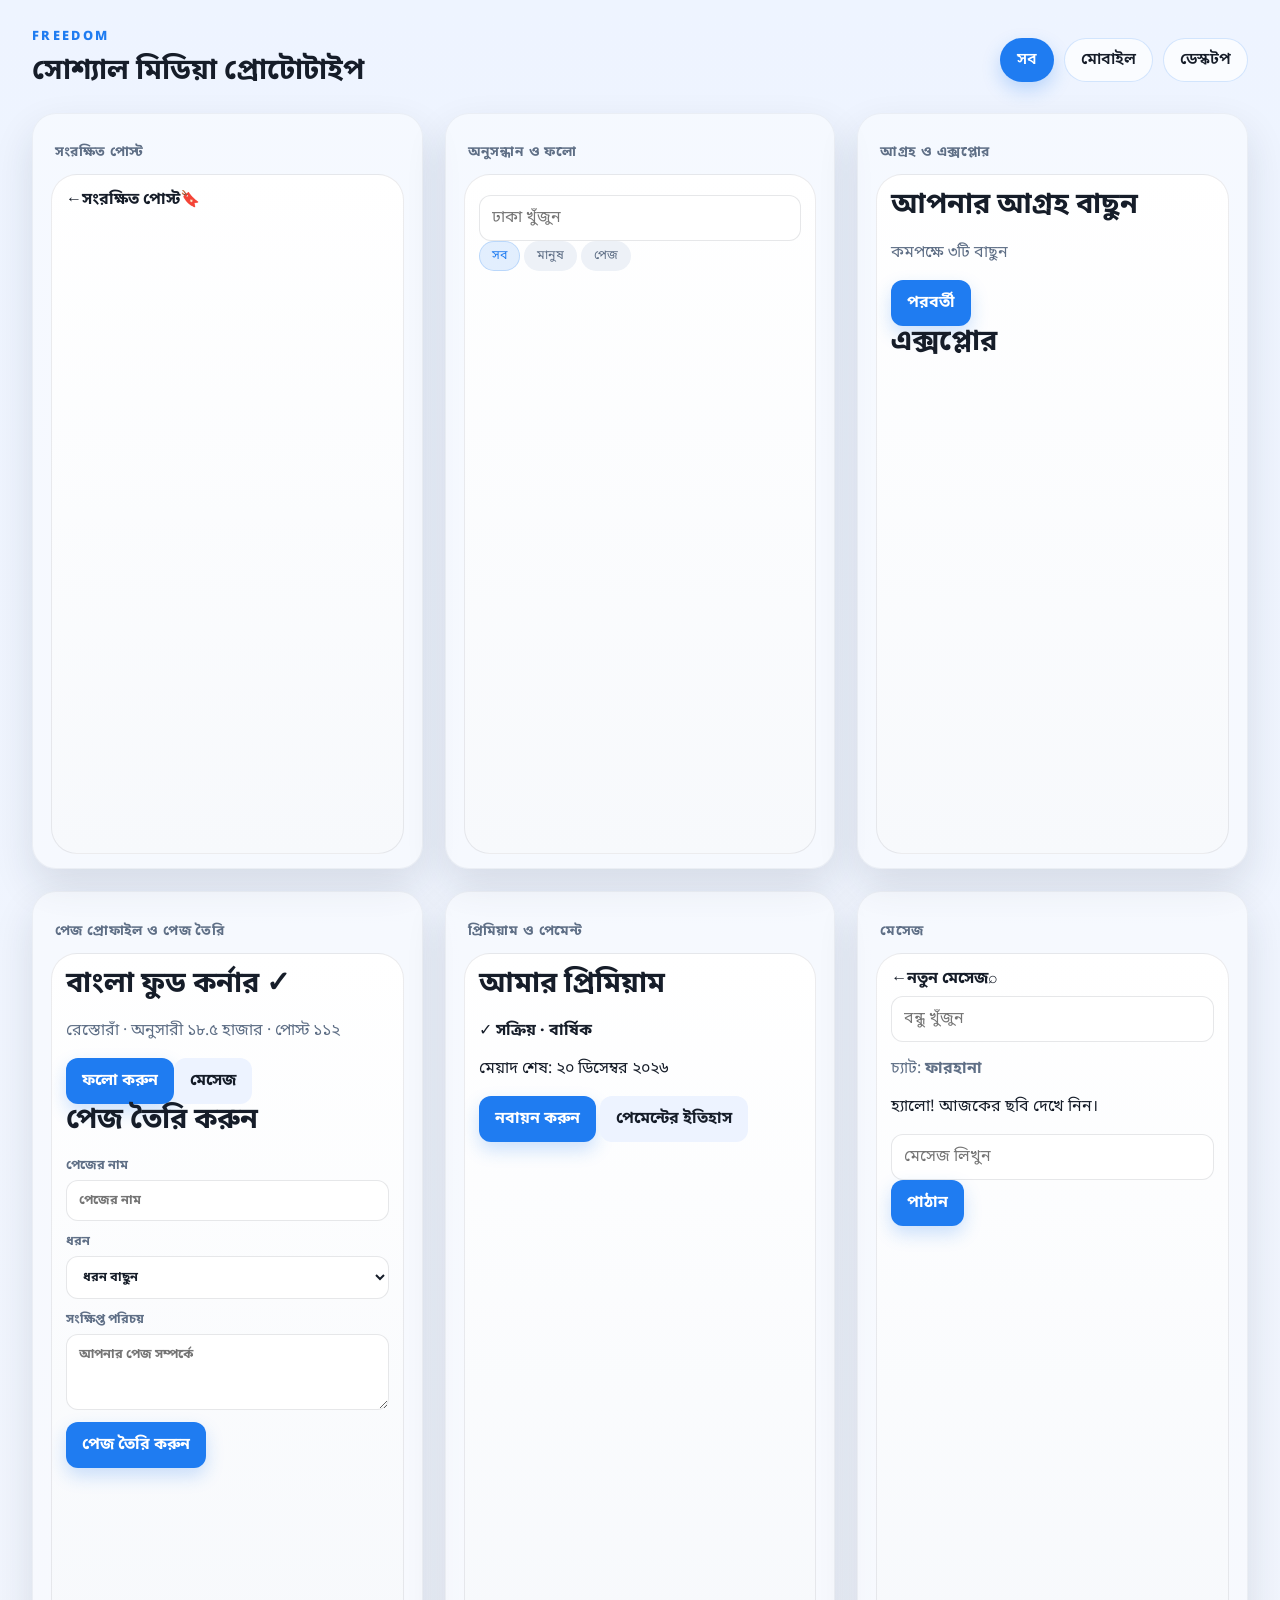
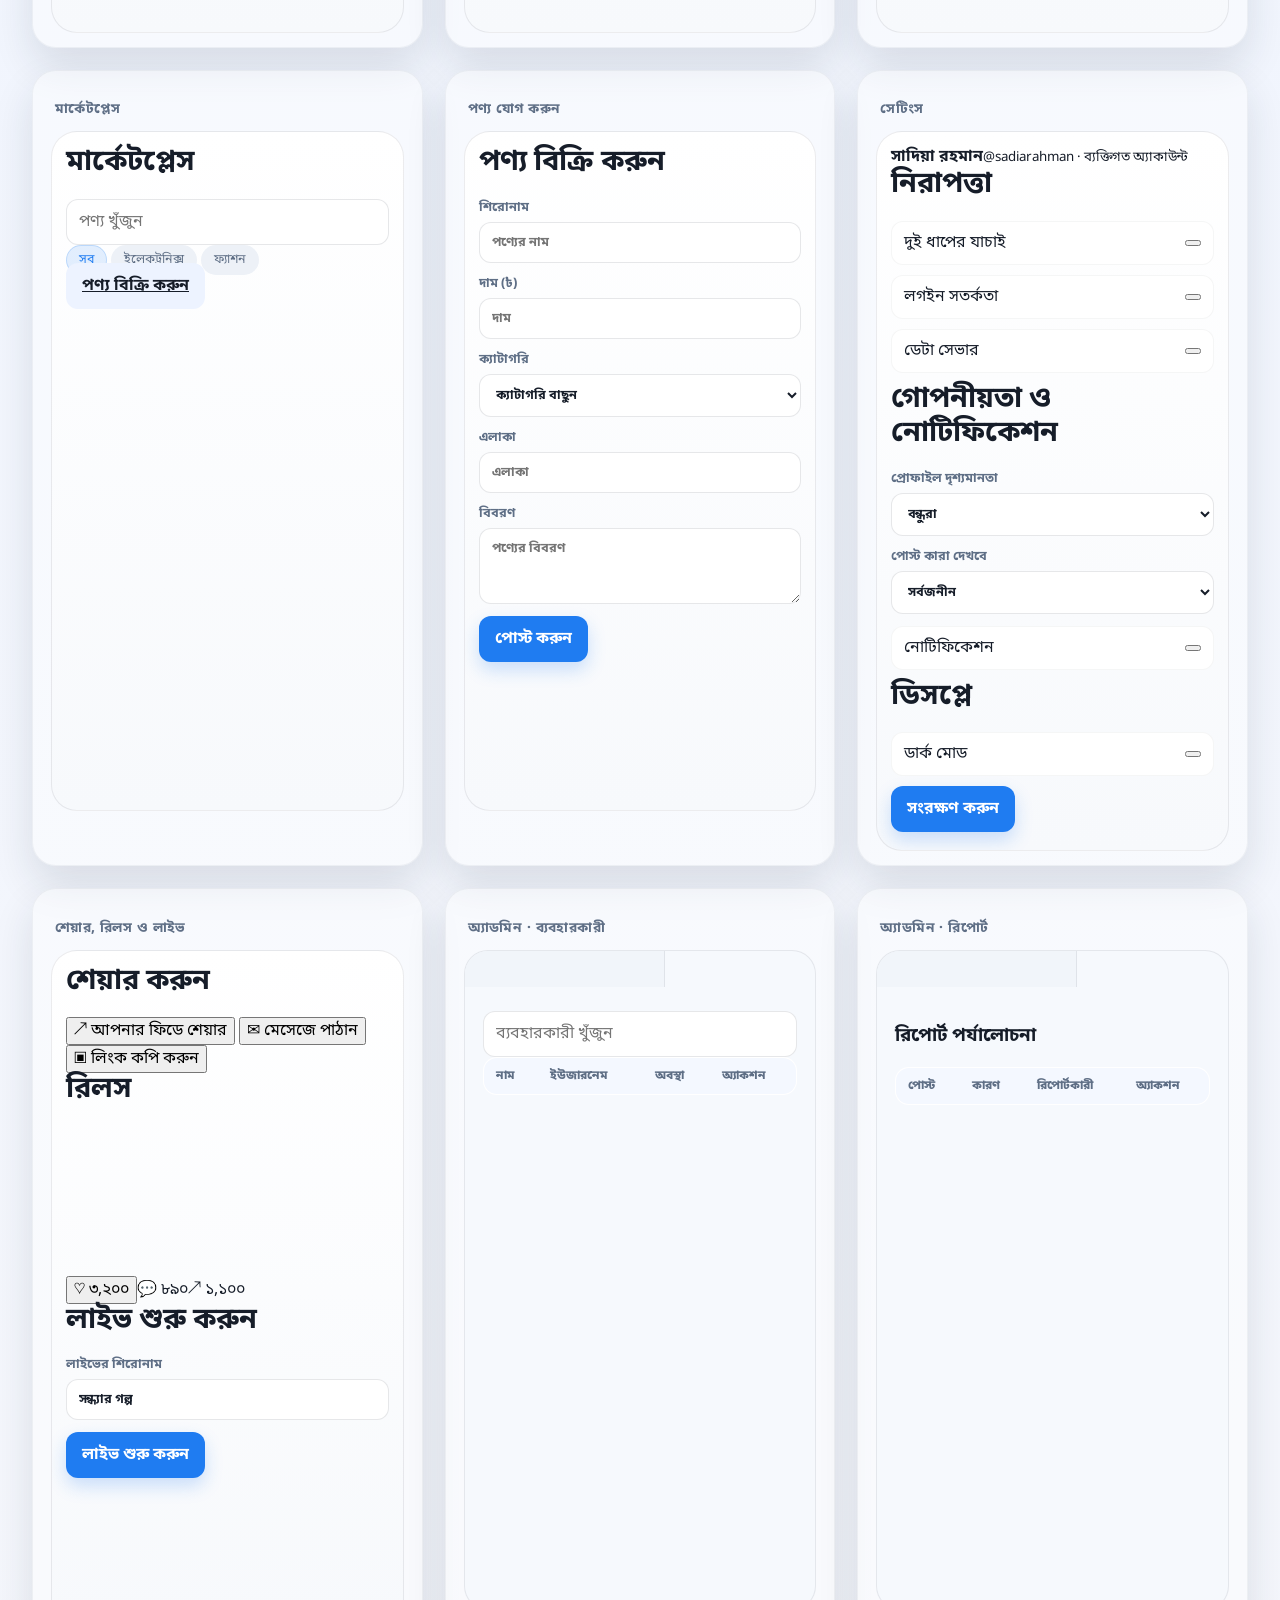
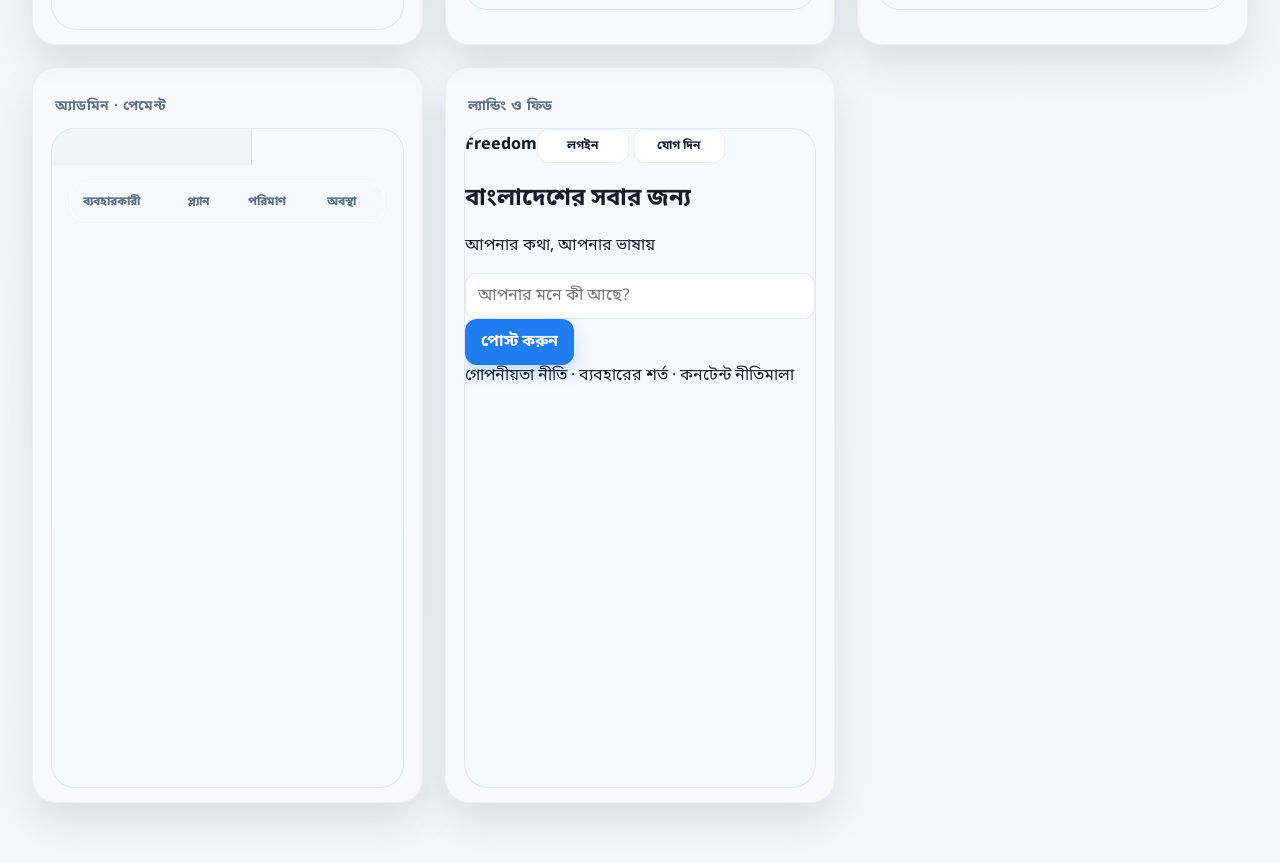
==== commit 7dbad447: "Update print statement from 'Hello' to 'Goodbye'" ====
--- a/index.html
+++ b/index.html
@@ -1,38 +1,162 @@
 <!DOCTYPE html>
 <html lang="bn">
 <head>
-  <meta charset="UTF-8">
-  <meta name="viewport" content="width=device-width, initial-scale=1">
-  <meta name="theme-color" content="#f3f6fb">
-  <title>Freedom | Social media UI prototype</title>
-  <link rel="preconnect" href="https://fonts.googleapis.com">
-  <link rel="preconnect" href="https://fonts.gstatic.com" crossorigin>
-  <link href="https://fonts.googleapis.com/css2?family=Noto+Sans+Bengali:wght@400;500;600;700;800&display=swap" rel="stylesheet">
-  <style>
-    :root{font-family:"Noto Sans Bengali","Segoe UI",sans-serif;color:#161d29;background:#f3f6fb;--blue:#1f7cf1;--muted:#617087;--line:#e7edf5;--green:#14945e;--red:#d84444}*{box-sizing:border-box}body{margin:0;background:linear-gradient(180deg,#eef4ff,#f7f8fb);min-height:100vh}button,input,select,textarea{font:inherit}button{cursor:pointer}.topbar{max-width:1450px;margin:auto;padding:28px 30px 20px;display:flex;align-items:center;justify-content:space-between;gap:20px}.eyebrow{margin:0 0 5px;color:var(--blue);font-weight:800;letter-spacing:.14em;text-transform:uppercase}.topbar h1{margin:0;font-size:clamp(1.6rem,3vw,2.4rem)}.filters{display:flex;gap:8px;flex-wrap:wrap}.filter,.btn,.mini-btn{border:1px solid #dfe7f3;border-radius:999px;background:white;padding:9px 15px;font-weight:700;color:#273449}.filter.active,.btn.primary,.mini-btn.following{background:var(--blue);color:white;border-color:var(--blue)}.screen-grid{max-width:1450px;margin:auto;padding:0 30px 50px;display:grid;grid-template-columns:repeat(auto-fit,minmax(min(100%,300px),1fr));gap:20px}.screen-card{background:#ffffffa8;border:1px solid #e6ebf2;border-radius:22px;padding:16px;box-shadow:0 12px 30px #18263c14}.screen-header{color:var(--muted);font-weight:800;font-size:.88rem;margin:0 0 10px 3px}.phone,.desktop-window{min-height:470px;border:1px solid var(--line);border-radius:20px;background:#fff;padding:16px;overflow:hidden}.phone h2,.phone h3{margin:5px 0 14px;line-height:1.35}.subtle,small{color:var(--muted)}.row,.post-head,.metrics,.split,.toprow,.toggle-row,.seller{display:flex;align-items:center;gap:10px}.row,.toggle-row,.toprow{justify-content:space-between}.toprow{padding-bottom:12px;border-bottom:1px solid var(--line);margin-bottom:12px}.avatar{width:42px;height:42px;border-radius:50%;background:linear-gradient(135deg,#d9eaff,#8fb8f7);flex:none}.avatar.alt{background:linear-gradient(135deg,#ffe1c9,#f2ae7b)}.avatar.gold{background:linear-gradient(135deg,#ffe7a7,#e9b644)}.post,.panel,.metric-card,.product{background:#f8faff;border:1px solid var(--line);border-radius:15px;padding:12px;margin:10px 0}.post-head{margin-bottom:8px}.post-head div:nth-child(2){flex:1}.post p{margin:8px 0}.photo{height:110px;border-radius:12px;background:linear-gradient(135deg,#d6e5ff,#91b9f4,#f7c9a9);margin:10px 0}.photo.green{background:linear-gradient(135deg,#d9f0d7,#80c99b,#fbe2b5)}.metrics{justify-content:space-between;color:var(--muted);font-size:.82rem;padding-top:5px}.search{background:#f1f5fa;border-radius:999px;padding:10px 14px;color:var(--muted);margin:6px 0 12px}.chips{display:flex;gap:7px;flex-wrap:wrap;margin:10px 0}.chip{padding:6px 11px;background:#eef2f8;border-radius:999px;font-size:.8rem;color:var(--muted)}.chip.active{background:#e5f0ff;color:var(--blue)}.btn{border-radius:11px;padding:10px 14px}.btn.block{width:100%;margin-top:10px}.mini-btn{padding:7px 10px;font-size:.78rem}.person-row{display:flex;align-items:center;gap:10px;padding:10px 2px;border-bottom:1px solid #eef1f5}.person-row .details{flex:1}.person-row strong,.person-row small{display:block}.grid3{display:grid;grid-template-columns:repeat(3,1fr);gap:8px}.tile{min-height:76px;border-radius:12px;background:linear-gradient(135deg,#d9e8ff,#a6c5f3);display:grid;place-items:center;text-align:center;padding:6px;font-size:.82rem;font-weight:700}.form label{display:block;font-size:.82rem;font-weight:700;color:var(--muted);margin:10px 0}.form input,.form select,.form textarea{display:block;width:100%;margin-top:5px;border:1px solid #dfe5ee;border-radius:10px;padding:10px;background:white;color:#1b2635}.form textarea{min-height:65px}.badge{display:inline-grid;place-items:center;width:22px;height:22px;border-radius:50%;background:#e9b644;color:white;font-weight:800}.status{color:var(--green);font-weight:700}.status.fail{color:var(--red)}.table{width:100%;border-collapse:collapse;font-size:.76rem}.table td,.table th{text-align:left;padding:9px 6px;border-bottom:1px solid var(--line)}.table th{color:var(--muted);background:#f7f9fc}.desktop-window{padding:0;display:flex;min-height:410px}.sidebar{width:145px;background:#f3f6fb;padding:12px;flex:none}.sidebar strong{display:block;margin:4px 0 18px;color:var(--blue)}.side-item{padding:8px 5px;color:var(--muted);font-size:.8rem}.admin-main{padding:14px;min-width:0;flex:1;overflow:auto}.stat-grid{display:grid;grid-template-columns:repeat(3,1fr);gap:8px}.metric-card strong{display:block;font-size:1.05rem;margin-top:5px}.hero{padding:28px 18px;text-align:center;background:linear-gradient(140deg,#eef5ff,#fff6e8);border-radius:15px}.hero h2{font-size:1.7rem}.hero p{color:var(--muted)}.footer{margin-top:14px;text-align:center;color:var(--muted);font-size:.75rem}.toggle-row{border:1px solid var(--line);border-radius:11px;padding:12px;margin:9px 0}.switch{width:40px;height:23px;border-radius:99px;background:#cbd5e1;position:relative}.switch:after{content:"";position:absolute;width:17px;height:17px;left:3px;top:3px;border-radius:50%;background:white;transition:.2s}.switch.on{background:var(--blue)}.switch.on:after{left:20px}.notice{font-size:.82rem;color:var(--muted);margin-top:10px}.hidden{display:none!important}@media(max-width:650px){.topbar{padding:20px 16px;align-items:flex-start;flex-direction:column}.screen-grid{padding:0 16px 35px}.desktop-window{min-height:350px}.sidebar{width:110px}.table{font-size:.68rem}.table td,.table th{padding:7px 4px}}@media(prefers-reduced-motion:reduce){*{scroll-behavior:auto!important;transition:none!important}}
-  </style>
+<meta charset="UTF-8">
+<meta name="viewport" content="width=device-width, initial-scale=1">
+<title>Freedom | সোশ্যাল মিডিয়া প্রোটোটাইপ</title>
+<link rel="preconnect" href="https://fonts.googleapis.com">
+<link rel="preconnect" href="https://fonts.gstatic.com" crossorigin>
+<link href="https://fonts.googleapis.com/css2?family=Noto+Sans+Bengali:wght@400;500;600;700;800&display=swap" rel="stylesheet">
+<link rel="stylesheet" href="styles.css">
+<script src="script.js" defer></script>
 </head>
 <body>
-  <header class="topbar">
-    <div><p class="eyebrow">Freedom</p><h1>Social media prototype</h1></div>
-    <nav class="filters" aria-label="স্ক্রিন ফিল্টার"><button class="filter active" data-filter="all" aria-pressed="true">সব</button><button class="filter" data-filter="mobile" aria-pressed="false">মোবাইল</button><button class="filter" data-filter="desktop" aria-pressed="false">ডেস্কটপ</button></nav>
-  </header>
-  <main class="screen-grid">
-    <section class="screen-card" data-category="mobile"><h2 class="screen-header">Saved Posts · সংরক্ষিত পোস্ট</h2><div class="phone"><div class="toprow"><span>←</span><strong>সংরক্ষিত পোস্ট</strong><span>🔖</span></div><article class="post"><div class="post-head"><span class="avatar"></span><div><strong>সাদিয়া</strong><small>১২ মিনিট আগে</small></div></div><p>ঢাকায় বিকেলের কফি, নতুন জায়গা খুঁজছি...</p><div class="photo"></div><div class="metrics"><span>♡ ৩৪৮</span><span>💬 ২৪</span><span>↻ ৮</span></div></article><article class="post"><div class="post-head"><span class="avatar alt"></span><div><strong>ইশতিয়াক</strong><small>১ দিন আগে</small></div></div><p>প্রিয় খাবার বেছে নিতে গিয়ে শিখলাম...</p><div class="photo green"></div><div class="metrics"><span>♡ ৫৬০</span><span>💬 ১৮</span><span>↻ ১২</span></div></article></div></section>
-    <section class="screen-card" data-category="mobile"><h2 class="screen-header">Search & Follow · অনুসন্ধান</h2><div class="phone"><div class="search">ঢাকা খুঁজুন</div><div class="chips"><span class="chip">মানুষ</span><span class="chip">পোস্ট</span><span class="chip active">পেজ</span></div><div class="person-row"><span class="avatar"></span><div class="details"><strong>নাহিদ রহমান</strong><small>@nahid</small></div><button class="mini-btn follow">ফলো করুন</button></div><div class="person-row"><span class="avatar alt"></span><div class="details"><strong>সাবিহা আক্তার</strong><small>@sabiha</small></div><button class="mini-btn follow">ফলো করুন</button></div><h3>যাদের ফলো করতে পারেন</h3><div class="person-row"><span class="avatar gold"></span><div class="details"><strong>মৌসুমী</strong><small>@mausumi</small></div><button class="mini-btn follow">ফলো করুন</button></div><button class="btn primary block">শেষ করুন</button></div></section>
-    <section class="screen-card" data-category="mobile"><h2 class="screen-header">Explore · আগ্রহ ও ছবি</h2><div class="phone"><h3>আপনার আগ্রহ বাছুন</h3><p class="subtle">কমপক্ষে ৩টি বাছুন</p><div class="grid3"><span class="tile">সংবাদ</span><span class="tile">খেলা</span><span class="tile">শিক্ষা</span><span class="tile">প্রযুক্তি</span><span class="tile">ভ্রমণ</span><span class="tile">রান্না</span></div><h3 style="margin-top:20px">এক্সপ্লোর</h3><div class="grid3"><span class="tile">ঢাকা</span><span class="tile">ভ্রমণ</span><span class="tile">খাবার</span><span class="tile">সংবাদ</span><span class="tile">ছবি</span><span class="tile">ভিডিও</span></div><button class="btn primary block">পরবর্তী</button></div></section>
-    <section class="screen-card" data-category="mobile"><h2 class="screen-header">Page Profile · পেজ</h2><div class="phone"><div class="photo"></div><span class="badge">✓</span><h3>বাংলা ফুড কর্নার</h3><p class="subtle">রেস্তোরাঁ · অনুসারী ১৮.৫K · পোস্ট ১১২</p><div class="split"><button class="btn primary">ফলো করুন</button><button class="btn">মেসেজ</button></div><div class="chips"><span class="chip active">পোস্ট</span><span class="chip">পরিচিতি</span></div><article class="post"><strong>আজকের স্পেশাল ডিশ</strong><p>সাদা ভাত + ডাবের ঝোল। চলে আসুন!</p></article><h3>পেজ তৈরি করুন</h3><form class="form"><label>পেজের নাম<input placeholder="পেজের নাম"></label><label>ধরন<select><option>রেস্তোরাঁ</option><option>ব্যবসা</option></select></label><label>সংক্ষিপ্ত পরিচয়<textarea placeholder="আপনার পেজ সম্পর্কে"></textarea></label><button class="btn primary" type="button">পেজ তৈরি করুন</button></form></div></section>
-    <section class="screen-card" data-category="mobile"><h2 class="screen-header">Premium & Payments · প্রিমিয়াম</h2><div class="phone"><h3>আমার প্রিমিয়াম</h3><div class="panel"><span class="badge">✓</span><strong> সক্রিয় · বার্ষিক</strong><p>মেয়াদ শেষ: ২০ ডিসেম্বর ২০২৬</p></div><button class="btn primary block">নবায়ন করুন</button><button class="btn block">পেমেন্টের ইতিহাস</button><h3 style="margin-top:20px">পেমেন্ট</h3><div class="person-row"><span>১২ জানু</span><span>বার্ষিক · ৳ ১,৮০০</span><span class="status">সফল</span></div><div class="person-row"><span>৮ জানু</span><span>মাসিক · ৳ ২,১০০</span><span class="status fail">ব্যর্থ</span></div></div></section>
-    <section class="screen-card" data-category="mobile"><h2 class="screen-header">Messages · মেসেজ</h2><div class="phone"><div class="toprow"><span>←</span><strong>নতুন মেসেজ</strong><span>⌕</span></div><div class="search">বন্ধু খুঁজুন</div><div class="person-row"><span class="avatar"></span><div class="details"><strong>ফারহানা</strong><small>@farhana</small></div></div><div class="person-row"><span class="avatar alt"></span><div class="details"><strong>ইমরান</strong><small>@imran</small></div></div><div class="person-row"><span class="avatar gold"></span><div class="details"><strong>রিতা</strong><small>@rita</small></div></div><article class="post"><strong>সুমি আক্তার</strong><div class="photo green"></div><p>হ্যালো! আজকের ছবি দেখে নিন।</p><p style="text-align:right">ভালোই লাগছে! →</p></article><input aria-label="মেসেজ লিখুন" placeholder="মেসেজ লিখুন"></div></section>
-    <section class="screen-card" data-category="mobile"><h2 class="screen-header">Marketplace · মার্কেটপ্লেস</h2><div class="phone"><h3>মার্কেটপ্লেস</h3><div class="search">পণ্য খুঁজুন</div><div class="chips"><span class="chip active">সব</span><span class="chip">ইলেকট্রনিক্স</span><span class="chip">ফ্যাশন</span></div><button class="btn block">পণ্য বিক্রি করুন</button><div class="grid3" style="grid-template-columns:repeat(2,1fr);margin-top:12px"><div class="product"><div class="photo"></div><strong>৳ ১৮,০০০</strong><small>ওয়েবক্যাম · ঢাকা</small></div><div class="product"><div class="photo green"></div><strong>৳ ২,৮০০</strong><small>স্যুট · ঢাকা</small></div><div class="product"><div class="photo green"></div><strong>৳ ৫,৬০০</strong><small>স্ট্যান্ড লাইট</small></div><div class="product"><div class="photo"></div><strong>৳ ২৮,০০০</strong><small>সাইকেল</small></div></div></div></section>
-    <section class="screen-card" data-category="mobile"><h2 class="screen-header">Create Listing · পণ্য যোগ করুন</h2><div class="phone"><h3>পণ্য বিক্রি করুন</h3><form class="form"><label>শিরোনাম<input placeholder="পণ্যের নাম"></label><label>দাম<input type="number" placeholder="দাম"></label><label>ক্যাটাগরি<select><option>ক্যাটাগরি বাছুন</option><option>ইলেকট্রনিক্স</option><option>ফ্যাশন</option></select></label><label>এলাকা<input placeholder="এলাকা"></label><label>বিবরণ<textarea placeholder="পণ্যের বিবরণ"></textarea></label><button type="button" class="btn primary">পোস্ট করুন</button></form></div></section>
-    <section class="screen-card" data-category="mobile"><h2 class="screen-header">Security & Appearance · সেটিংস</h2><div class="phone"><h3>নিরাপত্তা</h3><div class="toggle-row">দুই ধাপের যাচাই <button class="switch on" aria-label="দুই ধাপের যাচাই"></button></div><div class="toggle-row">লগইন সতর্কতা <button class="switch on" aria-label="লগইন সতর্কতা"></button></div><div class="toggle-row">ডেটা সেভার <button class="switch" aria-label="ডেটা সেভার"></button></div><h3 style="margin-top:20px">ডিসপ্লে</h3><div class="toggle-row">ডার্ক মোড <button class="switch" aria-label="ডার্ক মোড"></button></div><p class="notice">এই প্রোটোটাইপে সেটিংসগুলো শুধু দৃশ্যগতভাবে পরিবর্তিত হয়।</p></div></section>
-    <section class="screen-card" data-category="desktop"><h2 class="screen-header">Admin Users · ব্যবহারকারী ব্যবস্থাপনা</h2><div class="desktop-window"><aside class="sidebar"><strong>Freedom Admin</strong><div class="side-item">ড্যাশবোর্ড</div><div class="side-item">ব্যবহারকারী</div><div class="side-item">রিপোর্ট</div><div class="side-item">পেমেন্ট</div></aside><div class="admin-main"><div class="search">ব্যবহারকারী খুঁজুন</div><table class="table"><thead><tr><th>নাম</th><th>ইউজারনেম</th><th>অবস্থা</th><th>অ্যাকশন</th></tr></thead><tbody><tr><td>সামিয়া</td><td>@samiya</td><td class="status">সক্রিয়</td><td><button class="mini-btn">দেখুন</button></td></tr><tr><td>নাঈম</td><td>@naim</td><td class="status">সক্রিয়</td><td><button class="mini-btn">দেখুন</button></td></tr></tbody></table></div></div></section>
-    <section class="screen-card" data-category="desktop"><h2 class="screen-header">Admin Reports · রিপোর্ট</h2><div class="desktop-window"><aside class="sidebar"><strong>Freedom Admin</strong><div class="side-item">ড্যাশবোর্ড</div><div class="side-item">ব্যবহারকারী</div><div class="side-item">রিপোর্ট</div><div class="side-item">পেমেন্ট</div></aside><div class="admin-main"><h3>রিপোর্ট পর্যালোচনা</h3><table class="table"><thead><tr><th>পোস্ট</th><th>কারণ</th><th>রিপোর্টকারী</th><th>অ্যাকশন</th></tr></thead><tbody><tr><td>ছবির পোস্ট</td><td>ভুয়া তথ্য</td><td>@hasan</td><td><button class="mini-btn">সরিয়ে দিন</button></td></tr><tr><td>ভিডিও</td><td>স্প্যাম</td><td>@mita</td><td><button class="mini-btn">বাতিল</button></td></tr></tbody></table></div></div></section>
-    <section class="screen-card" data-category="desktop"><h2 class="screen-header">Admin Payments · পেমেন্ট</h2><div class="desktop-window"><aside class="sidebar"><strong>Freedom Admin</strong><div class="side-item">ড্যাশবোর্ড</div><div class="side-item">ব্যবহারকারী</div><div class="side-item">রিপোর্ট</div><div class="side-item">পেমেন্ট</div></aside><div class="admin-main"><div class="stat-grid"><div class="metric-card"><small>আজকের পেমেন্ট</small><strong>৳ ১,২৮০</strong></div><div class="metric-card"><small>এই মাসে</small><strong>৳ ৪৮,৯৫০</strong></div><div class="metric-card"><small>ব্যর্থ</small><strong>১২</strong></div></div><table class="table"><thead><tr><th>ব্যবহারকারী</th><th>প্ল্যান</th><th>পরিমাণ</th><th>অবস্থা</th></tr></thead><tbody><tr><td>সুজা</td><td>বার্ষিক</td><td>৳ ১,৮০০</td><td class="status">সফল</td></tr><tr><td>তারেক</td><td>মাসিক</td><td>৳ ৮০০</td><td class="status fail">ব্যর্থ</td></tr></tbody></table></div></div></section>
-    <section class="screen-card" data-category="desktop"><h2 class="screen-header">Landing & Feed · ওয়েব</h2><div class="desktop-window" style="display:block;padding:14px"><div class="toprow"><strong style="color:var(--blue)">Freedom</strong><span>আমাদের সম্পর্কে　 যোগাযোগ　 <button class="mini-btn">লগইন</button> <button class="mini-btn following">যোগ দিন</button></span></div><div class="hero"><h2>বাংলাদেশের সবার জন্য</h2><p>আপনার কথা, আপনার ভাষায়</p><button class="btn primary">যোগ দিন</button></div><div class="chips"><span class="chip">পোস্ট করুন</span><span class="chip">বন্ধু খুঁজুন</span><span class="chip">মেসেজ করুন</span></div><div class="post"><strong>হোম ফিড</strong><p>আপনার মনে কী আছে?</p><hr style="border:0;border-top:1px solid var(--line)"><p>ফারহানা · আজকের দিনটি সুন্দর কাটুক! 🌿</p><div class="photo green"></div><div class="metrics"><span>♡ পছন্দ</span><span>💬 মন্তব্য</span><span>↗ শেয়ার</span></div></div><div class="footer">গোপনীয়তা নীতি · ব্যবহারের শর্ত · কনটেন্ট নীতিমালা</div></div></section>
-    <section class="screen-card" data-category="mobile"><h2 class="screen-header">Share, Reels & Go Live</h2><div class="phone"><h3>শেয়ার করুন</h3><div class="panel">↗　আপনার ফিডে শেয়ার</div><div class="panel">✉　মেসেজে পাঠান</div><div class="panel">▣　লিংক কপি করুন</div><h3 style="margin-top:18px">রিলস</h3><div class="photo green" style="height:150px"></div><div class="metrics"><span>♡ ৩.২K</span><span>💬 ৮৯০</span><span>↗ ১.১K</span></div><h3 style="margin-top:18px">লাইভ শুরু করুন</h3><div class="form"><label>লাইভের শিরোনাম<input value="সন্ধ্যার গল্প"></label><button class="btn primary block">লাইভ শুরু করুন</button></div></div></section>
-  </main>
+<header class="topbar">
+  <div><p class="eyebrow">Freedom</p><h1>সোশ্যাল মিডিয়া প্রোটোটাইপ</h1></div>
+  <nav class="filters" aria-label="স্ক্রিন ফিল্টার">
+    <button class="filter active" data-filter="all" aria-pressed="true">সব</button>
+    <button class="filter" data-filter="mobile" aria-pressed="false">মোবাইল</button>
+    <button class="filter" data-filter="desktop" aria-pressed="false">ডেস্কটপ</button>
+  </nav>
+</header>
+
+<main class="screen-grid">
+  <section class="screen-card" data-category="mobile"><h2 class="screen-header">সংরক্ষিত পোস্ট</h2>
+    <div class="phone"><div class="toprow"><span aria-hidden="true">←</span><strong>সংরক্ষিত পোস্ট</strong><span aria-hidden="true">🔖</span></div><div data-list="posts"></div></div></section>
+
+  <section class="screen-card" data-category="mobile"><h2 class="screen-header">অনুসন্ধান ও ফলো</h2>
+    <div class="phone">
+      <input class="search" id="people-search" type="search" placeholder="ঢাকা খুঁজুন" aria-label="মানুষ বা পেজ খুঁজুন">
+      <div class="chips" data-chips="people">
+        <button class="chip active" data-action="chip" data-v="" aria-pressed="true">সব</button>
+        <button class="chip" data-action="chip" data-v="মানুষ" aria-pressed="false">মানুষ</button>
+        <button class="chip" data-action="chip" data-v="পেজ" aria-pressed="false">পেজ</button>
+      </div>
+      <div data-list="people"></div>
+    </div></section>
+
+  <section class="screen-card" data-category="mobile"><h2 class="screen-header">আগ্রহ ও এক্সপ্লোর</h2>
+    <div class="phone"><h3>আপনার আগ্রহ বাছুন</h3><p class="subtle">কমপক্ষে ৩টি বাছুন</p>
+      <div class="grid3" id="interests" data-tiles="সংবাদ,খেলা,শিক্ষা,প্রযুক্তি,ভ্রমণ,রান্না" data-pick></div>
+      <p class="notice" id="interest-note" role="status"></p>
+      <button class="btn primary block" data-action="next">পরবর্তী</button>
+      <h3>এক্সপ্লোর</h3><div class="grid3" data-tiles="ঢাকা,ভ্রমণ,খাবার,সংবাদ,ছবি,ভিডিও"></div>
+    </div></section>
+
+  <section class="screen-card" data-category="mobile"><h2 class="screen-header">পেজ প্রোফাইল ও পেজ তৈরি</h2>
+    <div class="phone"><div class="photo"></div>
+      <h3><span id="page-name">বাংলা ফুড কর্নার</span> <span class="badge" aria-label="যাচাইকৃত">✓</span></h3>
+      <p class="subtle">রেস্তোরাঁ · অনুসারী ১৮.৫ হাজার · পোস্ট ১১২</p>
+      <div class="split"><button class="btn primary" data-action="follow" data-k="profile">ফলো করুন</button><button class="btn" data-action="toast" data-msg="মেসেজ বক্স খোলা হচ্ছে…">মেসেজ</button></div>
+      <h3>পেজ তৈরি করুন</h3>
+      <form class="form" data-form="page" data-ok="পেজ তৈরি হয়েছে" novalidate>
+        <label>পেজের নাম<input name="pname" placeholder="পেজের নাম" required></label>
+        <label>ধরন<select name="ptype" required><option value="">ধরন বাছুন</option><option>রেস্তোরাঁ</option><option>ব্যবসা</option></select></label>
+        <label>সংক্ষিপ্ত পরিচয়<textarea name="pbio" placeholder="আপনার পেজ সম্পর্কে"></textarea></label>
+        <button class="btn primary">পেজ তৈরি করুন</button>
+      </form>
+    </div></section>
+
+  <section class="screen-card" data-category="mobile"><h2 class="screen-header">প্রিমিয়াম ও পেমেন্ট</h2>
+    <div class="phone"><h3>আমার প্রিমিয়াম</h3>
+      <div class="panel"><span class="badge">✓</span> <strong>সক্রিয় · বার্ষিক</strong><p id="expiry">মেয়াদ শেষ: ২০ ডিসেম্বর ২০২৬</p></div>
+      <button class="btn primary block" data-action="renew">নবায়ন করুন</button>
+      <button class="btn block" data-action="history" aria-expanded="false" aria-controls="history">পেমেন্টের ইতিহাস</button>
+      <div id="history" class="hidden"></div>
+    </div></section>
+
+  <section class="screen-card" data-category="mobile"><h2 class="screen-header">মেসেজ</h2>
+    <div class="phone"><div class="toprow"><span aria-hidden="true">←</span><strong>নতুন মেসেজ</strong><span aria-hidden="true">⌕</span></div>
+      <input class="search" id="friend-search" type="search" placeholder="বন্ধু খুঁজুন" aria-label="বন্ধু খুঁজুন">
+      <div data-list="friends"></div>
+      <p class="subtle">চ্যাট: <strong id="chat-to">ফারহানা</strong></p>
+      <div class="chat" id="chat" aria-live="polite"><p class="bubble">হ্যালো! আজকের ছবি দেখে নিন।</p></div>
+      <form class="msg-form" data-form="chat" novalidate><input name="msg" placeholder="মেসেজ লিখুন" aria-label="মেসেজ লিখুন" autocomplete="off" required><button class="btn primary">পাঠান</button></form>
+    </div></section>
+
+  <section class="screen-card" data-category="mobile"><h2 class="screen-header">মার্কেটপ্লেস</h2>
+    <div class="phone"><h3>মার্কেটপ্লেস</h3>
+      <input class="search" id="market-search" type="search" placeholder="পণ্য খুঁজুন" aria-label="পণ্য খুঁজুন">
+      <div class="chips" data-chips="market">
+        <button class="chip active" data-action="chip" data-v="" aria-pressed="true">সব</button>
+        <button class="chip" data-action="chip" data-v="ইলেকট্রনিক্স" aria-pressed="false">ইলেকট্রনিক্স</button>
+        <button class="chip" data-action="chip" data-v="ফ্যাশন" aria-pressed="false">ফ্যাশন</button>
+      </div>
+      <a class="btn block" href="#sell">পণ্য বিক্রি করুন</a>
+      <div class="grid2" data-list="market"></div>
+    </div></section>
+
+  <section class="screen-card" id="sell" data-category="mobile"><h2 class="screen-header">পণ্য যোগ করুন</h2>
+    <div class="phone"><h3>পণ্য বিক্রি করুন</h3>
+      <form class="form" data-form="listing" data-ok="পণ্য মার্কেটপ্লেসে যোগ হয়েছে" novalidate>
+        <label>শিরোনাম<input name="ltitle" placeholder="পণ্যের নাম" required></label>
+        <label>দাম (৳)<input name="lprice" type="number" min="1" placeholder="দাম" required></label>
+        <label>ক্যাটাগরি<select name="lcat" required><option value="">ক্যাটাগরি বাছুন</option><option>ইলেকট্রনিক্স</option><option>ফ্যাশন</option><option>অন্যান্য</option></select></label>
+        <label>এলাকা<input name="larea" placeholder="এলাকা" required></label>
+        <label>বিবরণ<textarea name="ldesc" placeholder="পণ্যের বিবরণ"></textarea></label>
+        <button class="btn primary">পোস্ট করুন</button>
+      </form>
+    </div></section>
+
+  <section class="screen-card" data-category="mobile"><h2 class="screen-header">সেটিংস</h2>
+    <div class="phone">
+      <div class="row"><span class="avatar"></span><div class="details"><strong>সাদিয়া রহমান</strong><small>@sadiarahman · ব্যক্তিগত অ্যাকাউন্ট</small></div></div>
+      <h3>নিরাপত্তা</h3>
+      <div class="toggle-row">দুই ধাপের যাচাই <button class="switch" role="switch" data-action="toggle" data-setting="twofa" aria-label="দুই ধাপের যাচাই"></button></div>
+      <div class="toggle-row">লগইন সতর্কতা <button class="switch" role="switch" data-action="toggle" data-setting="alert" aria-label="লগইন সতর্কতা"></button></div>
+      <div class="toggle-row">ডেটা সেভার <button class="switch" role="switch" data-action="toggle" data-setting="saver" aria-label="ডেটা সেভার"></button></div>
+      <h3>গোপনীয়তা ও নোটিফিকেশন</h3>
+      <div class="form">
+        <label>প্রোফাইল দৃশ্যমানতা<select data-setting="vis"><option>বন্ধুরা</option><option>সর্বজনীন</option><option>শুধু আমি</option></select></label>
+        <label>পোস্ট কারা দেখবে<select data-setting="see"><option>সর্বজনীন</option><option>বন্ধুরা</option><option>শুধু আমি</option></select></label>
+      </div>
+      <div class="toggle-row">নোটিফিকেশন <button class="switch" role="switch" data-action="toggle" data-setting="notif" aria-label="নোটিফিকেশন"></button></div>
+      <h3>ডিসপ্লে</h3>
+      <div class="toggle-row">ডার্ক মোড <button class="switch" role="switch" data-action="toggle" data-setting="dark" aria-label="ডার্ক মোড"></button></div>
+      <button class="btn primary block" data-action="save">সংরক্ষণ করুন</button>
+    </div></section>
+
+  <section class="screen-card" data-category="mobile"><h2 class="screen-header">শেয়ার, রিলস ও লাইভ</h2>
+    <div class="phone"><h3>শেয়ার করুন</h3>
+      <button class="panel" data-action="toast" data-msg="আপনার ফিডে শেয়ার হয়েছে">↗ আপনার ফিডে শেয়ার</button>
+      <button class="panel" data-action="toast" data-msg="মেসেজে পাঠানো হয়েছে">✉ মেসেজে পাঠান</button>
+      <button class="panel" data-action="copy">▣ লিংক কপি করুন</button>
+      <h3>রিলস</h3><div class="photo green" style="height:150px"></div>
+      <div class="metrics"><button class="act" data-action="like" data-n="3200" aria-pressed="false">♡ ৩,২০০</button><span>💬 ৮৯০</span><span>↗ ১,১০০</span></div>
+      <h3>লাইভ শুরু করুন</h3>
+      <div class="form"><label>লাইভের শিরোনাম<input id="live-title" value="সন্ধ্যার গল্প"></label>
+        <button class="btn primary block" data-action="live">লাইভ শুরু করুন</button>
+        <p class="notice" id="live-state" role="status"></p></div>
+    </div></section>
+
+  <section class="screen-card" data-category="desktop"><h2 class="screen-header">অ্যাডমিন · ব্যবহারকারী</h2>
+    <div class="desktop-window"><aside class="sidebar" data-nav="ব্যবহারকারী"></aside>
+      <div class="admin-main"><input class="search" id="user-search" type="search" placeholder="ব্যবহারকারী খুঁজুন" aria-label="ব্যবহারকারী খুঁজুন">
+        <table class="table"><thead><tr><th>নাম</th><th>ইউজারনেম</th><th>অবস্থা</th><th>অ্যাকশন</th></tr></thead><tbody data-list="users"></tbody></table></div></div></section>
+
+  <section class="screen-card" data-category="desktop"><h2 class="screen-header">অ্যাডমিন · রিপোর্ট</h2>
+    <div class="desktop-window"><aside class="sidebar" data-nav="রিপোর্ট"></aside>
+      <div class="admin-main"><h3>রিপোর্ট পর্যালোচনা</h3>
+        <table class="table"><thead><tr><th>পোস্ট</th><th>কারণ</th><th>রিপোর্টকারী</th><th>অ্যাকশন</th></tr></thead><tbody data-list="reports"></tbody></table></div></div></section>
+
+  <section class="screen-card" data-category="desktop"><h2 class="screen-header">অ্যাডমিন · পেমেন্ট</h2>
+    <div class="desktop-window"><aside class="sidebar" data-nav="পেমেন্ট"></aside>
+      <div class="admin-main"><div class="stat-grid" id="pay-stats"></div>
+        <table class="table"><thead><tr><th>ব্যবহারকারী</th><th>প্ল্যান</th><th>পরিমাণ</th><th>অবস্থা</th></tr></thead><tbody data-list="pays"></tbody></table></div></div></section>
+
+  <section class="screen-card" data-category="desktop"><h2 class="screen-header">ল্যান্ডিং ও ফিড</h2>
+    <div class="desktop-window block">
+      <div class="toprow"><strong class="logo">Freedom</strong><span><button class="mini-btn" data-action="toast" data-msg="লগইন পেজ শীঘ্রই আসছে">লগইন</button> <button class="mini-btn primary" data-action="toast" data-msg="নিবন্ধন শীঘ্রই চালু হবে">যোগ দিন</button></span></div>
+      <div class="hero"><h2>বাংলাদেশের সবার জন্য</h2><p>আপনার কথা, আপনার ভাষায়</p></div>
+      <form class="msg-form" data-form="feed" data-ok="পোস্ট প্রকাশিত হয়েছে" novalidate><input name="ftext" placeholder="আপনার মনে কী আছে?" aria-label="নতুন পোস্ট লিখুন" autocomplete="off" required><button class="btn primary">পোস্ট করুন</button></form>
+      <div id="feed"></div>
+      <div class="footer">গোপনীয়তা নীতি · ব্যবহারের শর্ত · কনটেন্ট নীতিমালা</div>
+    </div></section>
+</main>
+
+<div id="toast" class="toast" role="status" aria-live="polite"></div>
+</body>
+</html>
   <script>
     (()=>{const filters=document.querySelectorAll('.filter');const cards=document.querySelectorAll('.screen-card');filters.forEach(button=>button.addEventListener('click',()=>{const selected=button.dataset.filter;filters.forEach(item=>{const active=item===button;item.classList.toggle('active',active);item.setAttribute('aria-pressed',String(active))});cards.forEach(card=>card.classList.toggle('hidden',selected!=='all'&&card.dataset.category!==selected))}));document.querySelectorAll('.follow').forEach(button=>button.addEventListener('click',()=>{const following=button.classList.toggle('following');button.textContent=following?'ফলো করছেন':'ফলো করুন'}));document.querySelectorAll('.switch').forEach(button=>button.addEventListener('click',()=>button.classList.toggle('on')))})();
   </script>
--- a/styles.css
+++ b/styles.css
@@ -0,0 +1,944 @@
+:root {
+  --bg: #f3f6fb;
+  --panel: #ffffff;
+  --surface: #eef3f8;
+  --line: #e7edf5;
+  --text: #161d29;
+  --muted: #5f6f86;
+  --primary: #1f7cf1;
+  --primary-dark: #1466d4;
+  --brand: #ffb84c;
+  --green: #1ab06c;
+  --red: #ea4b4b;
+  --shadow: 0 18px 40px rgba(24, 38, 60, 0.12);
+}
+
+* { box-sizing: border-box; }
+html { scroll-behavior: smooth; }
+body {
+  margin: 0;
+  font-family: "Noto Sans Bengali", "Segoe UI", sans-serif;
+  background: linear-gradient(180deg, #eef4ff 0%, #f6f7fb 100%);
+  color: var(--text);
+}
+
+button, input, select, textarea { font: inherit; }
+button { cursor: pointer; }
+
+.topbar {
+  max-width: 1500px;
+  margin: 0 auto 22px;
+  padding: 28px 32px 0;
+  display: flex;
+  align-items: center;
+  justify-content: space-between;
+  gap: 24px;
+}
+
+.eyebrow {
+  margin: 0 0 8px;
+  font-size: 0.8rem;
+  font-weight: 800;
+  letter-spacing: 0.18em;
+  text-transform: uppercase;
+  color: var(--primary);
+}
+
+.topbar h1 {
+  margin: 0;
+  font-size: clamp(1.8rem, 2vw, 2.6rem);
+}
+
+.filters {
+  display: flex;
+  align-items: center;
+  gap: 10px;
+  flex-wrap: wrap;
+}
+
+.filter {
+  border: 1px solid rgba(31, 124, 241, 0.18);
+  background: rgba(255, 255, 255, 0.7);
+  color: var(--text);
+  padding: 10px 16px;
+  border-radius: 999px;
+  font-weight: 600;
+  transition: 0.2s ease;
+}
+
+.filter.active {
+  background: var(--primary);
+  color: white;
+  box-shadow: 0 8px 18px rgba(31, 124, 241, 0.25);
+}
+
+.screen-grid {
+  max-width: 1500px;
+  margin: 0 auto;
+  padding: 0 32px 60px;
+  display: grid;
+  grid-template-columns: repeat(auto-fit, minmax(320px, 1fr));
+  gap: 22px;
+}
+
+.screen-card {
+  background: rgba(255, 255, 255, 0.42);
+  border: 1px solid rgba(33, 48, 70, 0.05);
+  border-radius: 24px;
+  padding: 18px 18px 14px;
+  box-shadow: var(--shadow);
+}
+
+.screen-header {
+  font-size: 0.86rem;
+  letter-spacing: 0.03em;
+  color: var(--muted);
+  margin-bottom: 12px;
+  padding-left: 4px;
+  font-weight: 700;
+}
+
+.phone, .desktop-window {
+  position: relative;
+  width: 100%;
+  border-radius: 26px;
+  overflow: hidden;
+  border: 1px solid rgba(17, 24, 39, 0.08);
+  background: #f8fafc;
+}
+
+.phone {
+  min-height: 680px;
+  padding: 14px 14px 18px;
+  background: linear-gradient(180deg, #ffffff 0%, #f7f9fc 100%);
+}
+
+.statusbar {
+  font-size: 0.8rem;
+  font-weight: 700;
+  color: var(--text);
+  padding: 4px 8px 10px;
+  text-align: right;
+}
+
+.sheet {
+  background: #fff;
+  border-radius: 26px 26px 18px 18px;
+  padding: 18px 16px 16px;
+  border: 1px solid rgba(17, 24, 39, 0.04);
+  box-shadow: inset 0 1px 0 rgba(255, 255, 255, 0.8);
+}
+
+.sheet h3, .phone h3 {
+  margin: 0 0 18px;
+  font-size: 1.8rem;
+  line-height: 1.2;
+}
+
+.share-row, .result-row, .table-row, .toggle-row, .slider-row, .pay-row, .dropdowns, .topbar-row, .profile-card-top, .seller-row, .stats-row, .metric-row, .stats, .split-btns, .web-nav, .feed-nav, .web-body, .reel-top, .reel-actions, .composer, .nav-links, .nav-actions, .feature-row, .footer-row, .stories-row, .tabs, .chip-row, .searchbar, .profile-mini, .page-profile, .left-menu, .right-bar, .hero-row, .mini-row {
+  display: flex;
+  align-items: center;
+}
+
+.share-row {
+  justify-content: flex-start;
+  gap: 12px;
+  padding: 12px 8px;
+  border-radius: 16px;
+  color: var(--text);
+  font-weight: 600;
+  border: 1px solid transparent;
+}
+
+.share-row:hover {
+  background: #f5f9ff;
+  border-color: rgba(31, 124, 241, 0.12);
+}
+
+.btn, .mini-btn, .web-btn {
+  border: none;
+  border-radius: 12px;
+  font-weight: 700;
+  transition: 0.2s ease;
+}
+
+.btn {
+  padding: 12px 16px;
+  background: #edf3ff;
+  color: var(--text);
+}
+
+.btn.primary, .web-btn.filled, .mini-btn.filled {
+  background: var(--primary);
+  color: white;
+  box-shadow: 0 8px 18px rgba(31, 124, 241, 0.22);
+}
+
+.btn-outline, .web-btn, .mini-btn {
+  background: white;
+  color: var(--text);
+  border: 1px solid rgba(29, 39, 58, 0.08);
+}
+
+.btn-outline {
+  display: block;
+  width: 100%;
+  margin-top: 18px;
+}
+
+.topbar-row {
+  justify-content: space-between;
+  gap: 12px;
+  padding: 6px 6px 12px;
+  font-size: 0.95rem;
+}
+
+.post-card {
+  background: white;
+  border: 1px solid rgba(17, 24, 39, 0.05);
+  border-radius: 18px;
+  padding: 12px 12px 10px;
+  margin-bottom: 12px;
+}
+
+.post-card.compact { margin-bottom: 10px; }
+
+.post-head {
+  display: flex;
+  align-items: center;
+  gap: 10px;
+  margin-bottom: 8px;
+}
+
+.post-head strong, .result-row strong, .page-profile h3, .profile-card-top strong, .seller-row strong {
+  display: block;
+  line-height: 1.2;
+}
+
+.post-head small, .result-row small, .seller-row small, .page-profile p, .subtle, .reason, .metric-card span, .side-link, .nav-links span, .footer-row span, .feature-card, .left-menu div, .trending span, .dropdowns span, .table-row span {
+  color: var(--muted);
+}
+
+.post-head small { font-size: 0.72rem; }
+.post-head span:last-child { margin-left: auto; font-size: 1.1rem; }
+
+.avatar, .page-logo, .avatar.small, .avatar.large, .avatar.mini {
+  position: relative;
+  flex-shrink: 0;
+  border-radius: 50%;
+  background: linear-gradient(135deg, #d9eafc, #b9d4ff);
+  box-shadow: inset 0 0 0 2px rgba(255, 255, 255, 0.6);
+}
+
+.avatar { width: 38px; height: 38px; }
+.avatar.small { width: 28px; height: 28px; }
+.avatar.large { width: 52px; height: 52px; }
+.avatar.mini { width: 24px; height: 24px; }
+.avatar.alt { background: linear-gradient(135deg, #ffe0c8, #f9bf8d); }
+.avatar.another { background: linear-gradient(135deg, #e6f8cf, #bfd88a); }
+.avatar.gold { background: linear-gradient(135deg, #fce5a3, #edbf4a); }
+.avatar.dark { background: linear-gradient(135deg, #d8def0, #98a5d8); }
+
+.photo-strip {
+  height: 110px;
+  border-radius: 14px;
+  margin: 10px 0;
+  background-size: cover;
+  background-position: center;
+}
+
+.photo-strip.one { background: linear-gradient(135deg, #d5dfff 0%, #8eb6ff 55%, #f7c9b8 100%); }
+.photo-strip.two { background: linear-gradient(135deg, #e1f4d8 0%, #84cfa7 40%, #ffe4b3 100%); }
+
+.metric-row {
+  display: flex;
+  justify-content: space-between;
+  gap: 8px;
+  color: var(--muted);
+  font-size: 0.72rem;
+  padding-top: 2px;
+}
+
+.searchbar {
+  width: 100%;
+  min-height: 40px;
+  border: 1px solid rgba(17, 24, 39, 0.06);
+  border-radius: 999px;
+  background: #f2f6fb;
+  padding: 0 14px;
+  color: var(--muted);
+  font-weight: 600;
+  margin-bottom: 12px;
+}
+
+.chip-row {
+  gap: 8px;
+  flex-wrap: wrap;
+  margin-bottom: 12px;
+}
+
+.chip {
+  display: inline-flex;
+  align-items: center;
+  justify-content: center;
+  min-height: 30px;
+  padding: 0 12px;
+  border-radius: 999px;
+  font-size: 0.78rem;
+  background: #edf1f7;
+  color: var(--muted);
+  border: 1px solid transparent;
+}
+
+.chip.active {
+  background: rgba(31, 124, 241, 0.12);
+  color: var(--primary);
+  border-color: rgba(31, 124, 241, 0.2);
+}
+
+.result-row {
+  justify-content: space-between;
+  gap: 10px;
+  padding: 10px 6px;
+  border-radius: 12px;
+}
+
+.result-row > div:nth-child(2) { flex: 1; min-width: 0; }
+
+.mini-btn {
+  padding: 8px 12px;
+  font-size: 0.75rem;
+  min-width: 92px;
+}
+
+.profile-mini {
+  gap: 14px;
+  padding: 8px 4px 16px;
+}
+
+.tabs {
+  gap: 8px;
+  margin: 10px 0 14px;
+}
+
+.tabs span {
+  padding: 6px 10px;
+  border-radius: 999px;
+  font-size: 0.74rem;
+  color: var(--muted);
+  background: #edf2f7;
+}
+
+.tabs .active {
+  background: rgba(31, 124, 241, 0.12);
+  color: var(--primary);
+}
+
+.photo-grid, .explore-grid, .product-grid, .interest-grid, .menu-grid {
+  display: grid;
+  gap: 10px;
+}
+
+.photo-grid { grid-template-columns: repeat(3, minmax(0, 1fr)); }
+
+.mini-photo, .product-image, .cover-photo, .camera-preview, .boost-image, .appeal-image, .product-banner {
+  overflow: hidden;
+  border-radius: 14px;
+  background: linear-gradient(135deg, #d7e6ff, #b6d0ff);
+}
+
+.mini-photo { height: 84px; }
+.mini-photo.b { background: linear-gradient(135deg, #d4f0d8, #8ad1b1); }
+.mini-photo.c { background: linear-gradient(135deg, #f8d7b8, #f5b17b); }
+.mini-photo.d { background: linear-gradient(135deg, #f1dff8, #d3b0ee); }
+.mini-photo.e { background: linear-gradient(135deg, #f4e0d9, #dca9a8); }
+.mini-photo.f { background: linear-gradient(135deg, #bfeef9, #7ecde5); }
+.mini-photo.g { background: linear-gradient(135deg, #d7f0d1, #9ad89a); }
+.mini-photo.h { background: linear-gradient(135deg, #ffe2b0, #f7bb53); }
+.mini-photo.i { background: linear-gradient(135deg, #d9d0ff, #ad9cff); }
+.mini-photo.x { background: linear-gradient(135deg, #d4dfff, #afc0ff); }
+.mini-photo.y { background: linear-gradient(135deg, #dceecf, #afd7a7); }
+.mini-photo.z { background: linear-gradient(135deg, #ffe2da, #f6b9a7); }
+.mini-photo.a { background: linear-gradient(135deg, #f3d9f3, #d8a8ef); }
+.mini-photo.large-bubble { height: 180px; }
+.mini-photo.post-shot { height: 90px; }
+
+.interest-grid { grid-template-columns: repeat(3, minmax(0, 1fr)); }
+.interest-grid span {
+  display: flex;
+  align-items: center;
+  justify-content: center;
+  padding: 10px 8px;
+  border-radius: 12px;
+  background: #f1f5f8;
+  font-size: 0.76rem;
+  font-weight: 600;
+}
+
+.btn.primary.big, .btn.primary.wide { width: 100%; }
+
+label {
+  display: block;
+  margin-bottom: 12px;
+  font-size: 0.8rem;
+  color: var(--muted);
+  font-weight: 700;
+}
+
+input, select, textarea {
+  display: block;
+  width: 100%;
+  margin-top: 6px;
+  border: 1px solid rgba(17, 24, 39, 0.1);
+  border-radius: 12px;
+  padding: 11px 12px;
+  background: white;
+  color: var(--text);
+}
+
+textarea { min-height: 76px; resize: vertical; }
+
+.upload-box {
+  display: flex;
+  align-items: center;
+  justify-content: center;
+  min-height: 82px;
+  border-radius: 14px;
+  border: 1px dashed rgba(31, 124, 241, 0.3);
+  background: rgba(31, 124, 241, 0.03);
+  color: var(--primary);
+  font-weight: 700;
+  margin-bottom: 12px;
+}
+
+.upload-box.tall { min-height: 110px; }
+
+.badge-card {
+  background: #fff;
+  border: 1px solid rgba(17, 24, 39, 0.05);
+  border-radius: 16px;
+  padding: 12px;
+  margin-bottom: 12px;
+}
+
+.mini-badge {
+  width: 32px;
+  height: 32px;
+  border-radius: 50%;
+  display: grid;
+  place-items: center;
+  color: white;
+  font-weight: 800;
+  margin-bottom: 8px;
+}
+
+.mini-badge.blue, .badge-card.blue .mini-badge { background: linear-gradient(135deg, #5e9ff7, #1f7cf1); }
+.mini-badge.gold, .badge-card.gold .mini-badge { background: linear-gradient(135deg, #f5d269, #d89810); }
+.mini-badge.grey, .badge-card.grey .mini-badge { background: linear-gradient(135deg, #9ca7b9, #697689); }
+
+.premium-card {
+  background: linear-gradient(135deg, #eaf3ff, #f8fbff);
+  border: 1px solid rgba(31, 124, 241, 0.18);
+  border-radius: 18px;
+  display: flex;
+  align-items: center;
+  gap: 12px;
+  padding: 16px;
+  margin-bottom: 14px;
+}
+
+.table-row {
+  display: grid;
+  grid-template-columns: 1fr 1fr 1fr 1fr auto;
+  gap: 6px;
+  align-items: center;
+  padding: 10px 8px;
+  border-radius: 12px;
+  font-size: 0.72rem;
+  background: white;
+  border: 1px solid rgba(17, 24, 39, 0.04);
+  margin-bottom: 8px;
+}
+
+.success { color: var(--green); font-weight: 700; }
+.fail { color: var(--red); font-weight: 700; }
+
+.cover-photo { height: 110px; background: linear-gradient(135deg, #c9d8ff, #f7d0b2); }
+
+.page-profile { display: block; padding: 10px 12px 12px; }
+.page-profile .badge {
+  width: 20px;
+  height: 20px;
+  display: grid;
+  place-items: center;
+  border-radius: 50%;
+  color: white;
+  background: var(--brand);
+  margin: 8px 0 6px;
+}
+
+.page-logo {
+  width: 54px;
+  height: 54px;
+  border-radius: 14px;
+  background: linear-gradient(135deg, #ffdb8a, #f59d42);
+  margin-bottom: 10px;
+}
+
+.split-btns { gap: 10px; margin-top: 12px; }
+.split-btns .btn { flex: 1; }
+
+.link {
+  display: inline-block;
+  margin-top: 12px;
+  color: var(--primary);
+  text-decoration: none;
+  font-weight: 700;
+}
+
+.menu-grid { grid-template-columns: repeat(3, minmax(0, 1fr)); gap: 12px; margin-top: 10px; }
+.menu-item {
+  display: flex;
+  flex-direction: column;
+  align-items: center;
+  justify-content: center;
+  gap: 6px;
+  min-height: 84px;
+  border-radius: 16px;
+  background: #f5f8fc;
+  font-weight: 700;
+  color: var(--text);
+  text-align: center;
+}
+
+.product-grid { grid-template-columns: repeat(2, minmax(0, 1fr)); gap: 10px; }
+.product-card {
+  background: #fff;
+  border: 1px solid rgba(17, 24, 39, 0.04);
+  border-radius: 14px;
+  padding: 8px;
+}
+
+.product-image {
+  height: 96px;
+  background: linear-gradient(135deg, #d9ebff, #b5d5ff);
+  margin-bottom: 8px;
+}
+.product-image.alt { background: linear-gradient(135deg, #f4d9cf, #e49d7b); }
+.product-image.c { background: linear-gradient(135deg, #d5f1d8, #86cc9d); }
+.product-image.d { background: linear-gradient(135deg, #d4d9ff, #a8b6ff); }
+.product-image.e { background: linear-gradient(135deg, #fbeec1, #f3d570); }
+.product-image.f { background: linear-gradient(135deg, #efd5ff, #d6a6ff); }
+
+.product-info { padding: 10px 12px 14px; }
+.product-banner { height: 140px; background: linear-gradient(135deg, #dfe9ff, #b9c6ff); }
+
+.seller-row { gap: 10px; margin-top: 8px; }
+
+.toggle-row {
+  justify-content: space-between;
+  background: white;
+  border: 1px solid rgba(17, 24, 39, 0.04);
+  border-radius: 12px;
+  padding: 10px 12px;
+  margin-bottom: 10px;
+}
+
+.toggle {
+  width: 42px;
+  height: 24px;
+  border-radius: 999px;
+  background: #dfe7f5;
+  position: relative;
+}
+.toggle::after {
+  content: "";
+  position: absolute;
+  width: 18px;
+  height: 18px;
+  border-radius: 50%;
+  background: white;
+  top: 3px;
+  left: 4px;
+  box-shadow: 0 2px 4px rgba(19, 25, 35, 0.18);
+}
+.toggle.on { background: var(--primary); }
+.toggle.on::after { left: auto; right: 4px; }
+
+.slider-row {
+  justify-content: space-between;
+  gap: 12px;
+  margin-top: 10px;
+}
+
+.slider {
+  flex: 1;
+  height: 8px;
+  border-radius: 999px;
+  background: linear-gradient(90deg, var(--primary) 55%, #dfeaf9 55%);
+}
+
+.preview-line {
+  margin: 14px 0 0;
+  font-size: 0.8rem;
+  color: var(--muted);
+}
+
+.dropdowns {
+  justify-content: space-between;
+  gap: 8px;
+  margin-bottom: 12px;
+  flex-wrap: wrap;
+}
+
+.dropdowns span {
+  background: #edf2f9;
+  padding: 8px 10px;
+  border-radius: 999px;
+  font-size: 0.72rem;
+  font-weight: 700;
+}
+
+.desktop-window {
+  min-height: 660px;
+  border-radius: 24px;
+  background: #f6f9fd;
+}
+
+.sidebar {
+  width: 200px;
+  background: #f1f5fa;
+  padding: 18px 14px;
+  border-right: 1px solid rgba(17, 24, 39, 0.08);
+}
+
+.brand-box {
+  display: flex;
+  align-items: center;
+  justify-content: center;
+  height: 52px;
+  border-radius: 12px;
+  background: linear-gradient(135deg, #dfe9ff, #c1d5ff);
+  font-weight: 900;
+  letter-spacing: 0.08em;
+  margin-bottom: 18px;
+}
+
+.side-link {
+  display: block;
+  padding: 10px 10px;
+  border-radius: 10px;
+  color: var(--muted);
+  font-weight: 700;
+  margin-bottom: 8px;
+}
+.side-link.active {
+  background: rgba(31, 124, 241, 0.12);
+  color: var(--primary);
+}
+
+.admin-main {
+  flex: 1;
+  padding: 18px 18px 20px;
+}
+.admin-window { display: flex; }
+
+.admin-main table {
+  width: 100%;
+  border-collapse: collapse;
+  background: white;
+  border-radius: 14px;
+  overflow: hidden;
+  border: 1px solid rgba(17, 24, 39, 0.05);
+}
+.admin-main th, .admin-main td {
+  text-align: left;
+  padding: 10px 12px;
+  font-size: 0.75rem;
+  border-bottom: 1px solid rgba(17, 24, 39, 0.05);
+}
+.admin-main th {
+  background: #f4f8ff;
+  color: var(--muted);
+  font-weight: 800;
+}
+.admin-main button {
+  border: none;
+  background: #edf3ff;
+  color: var(--text);
+  padding: 6px 8px;
+  border-radius: 8px;
+  margin-right: 6px;
+  font-size: 0.7rem;
+}
+
+.searchbar.darkbar {
+  background: #edf3fa;
+  border: 1px solid rgba(17, 24, 39, 0.06);
+  margin-bottom: 14px;
+}
+
+.stats-row {
+  display: grid;
+  grid-template-columns: repeat(3, minmax(0, 1fr));
+  gap: 10px;
+  margin-bottom: 14px;
+}
+
+.metric-card {
+  background: white;
+  border: 1px solid rgba(17, 24, 39, 0.05);
+  border-radius: 14px;
+  padding: 12px;
+}
+.metric-card span {
+  display: block;
+  font-size: 0.72rem;
+  margin-bottom: 4px;
+}
+.metric-card strong { font-size: 1.2rem; }
+
+.web-landing, .web-feed { padding: 18px 22px 22px; }
+
+.web-nav, .feed-nav {
+  justify-content: space-between;
+  gap: 14px;
+  margin-bottom: 20px;
+}
+
+.logo-box {
+  display: flex;
+  align-items: center;
+  justify-content: center;
+  min-width: 90px;
+  height: 42px;
+  border-radius: 12px;
+  background: linear-gradient(135deg, #dfe9ff, #bfd6ff);
+  font-weight: 900;
+  letter-spacing: 0.08em;
+}
+
+.nav-links, .nav-actions, .feature-row, .footer-row, .left-menu, .right-bar, .feed-nav {
+  gap: 12px;
+}
+.nav-links { flex: 1; justify-content: center; }
+.nav-actions { justify-content: flex-end; }
+.web-btn { padding: 10px 16px; }
+
+.hero-row {
+  display: flex;
+  align-items: center;
+  justify-content: space-between;
+  gap: 18px;
+  padding: 18px 0 10px;
+}
+.hero-left { flex: 1; }
+.hero-left h1 {
+  font-size: clamp(2rem, 2.4vw, 3.4rem);
+  line-height: 1.1;
+  margin: 0 0 14px;
+}
+.hero-left p {
+  color: var(--muted);
+  font-size: 1rem;
+  margin: 0 0 18px;
+}
+.hero-right {
+  flex: 1;
+  display: flex;
+  justify-content: center;
+}
+
+.people-illustration {
+  position: relative;
+  display: flex;
+  align-items: end;
+  justify-content: center;
+  width: 220px;
+  height: 200px;
+}
+.person {
+  position: absolute;
+  bottom: 0;
+  width: 70px;
+  height: 120px;
+  border-radius: 28px 28px 16px 16px;
+  background: linear-gradient(180deg, #ffd088, #ffaf57);
+}
+.person::before {
+  content: "";
+  position: absolute;
+  top: -36px;
+  left: 50%;
+  transform: translateX(-50%);
+  width: 48px;
+  height: 48px;
+  border-radius: 50%;
+  background: linear-gradient(135deg, #f1deb8, #d7ad7e);
+}
+.person.p1 { left: 18px; height: 140px; }
+.person.p2 { left: 78px; background: linear-gradient(180deg, #d7ebff, #9fc8ff); height: 150px; }
+.person.p3 { right: 18px; background: linear-gradient(180deg, #d7f4d4, #94d698); height: 130px; }
+
+.feature-row {
+  display: grid;
+  grid-template-columns: repeat(3, minmax(0, 1fr));
+  gap: 12px;
+  margin-top: 18px;
+}
+.feature-card {
+  background: white;
+  border: 1px solid rgba(17, 24, 39, 0.04);
+  border-radius: 16px;
+  padding: 16px 12px;
+  text-align: center;
+  font-weight: 700;
+}
+
+.footer-row {
+  justify-content: center;
+  margin-top: 18px;
+  border-top: 1px solid rgba(17, 24, 39, 0.06);
+  padding-top: 14px;
+  font-size: 0.78rem;
+}
+
+.web-feed { display: flex; flex-direction: column; }
+.web-body {
+  display: grid;
+  grid-template-columns: 160px minmax(0, 1fr) 180px;
+  gap: 14px;
+  min-height: 560px;
+}
+.left-menu, .right-bar {
+  flex-direction: column;
+  align-items: stretch;
+  background: white;
+  border: 1px solid rgba(17, 24, 39, 0.04);
+  border-radius: 16px;
+  padding: 14px 12px;
+}
+.left-menu div {
+  padding: 10px 8px;
+  border-radius: 10px;
+  font-weight: 700;
+}
+.feed-center {
+  background: white;
+  border: 1px solid rgba(17, 24, 39, 0.04);
+  border-radius: 16px;
+  padding: 14px;
+}
+.composer-box, .stories-row, .trending, .people-suggest { margin-bottom: 12px; }
+.composer-box {
+  display: flex;
+  align-items: center;
+  min-height: 58px;
+  border-radius: 14px;
+  background: #f4f8ff;
+  padding: 0 12px;
+  color: var(--muted);
+  font-weight: 700;
+}
+.stories-row { display: flex; gap: 10px; }
+.story {
+  width: 56px;
+  height: 56px;
+  border-radius: 50%;
+  background: linear-gradient(135deg, #d2ebff, #9ac1ff);
+}
+.feed-post { margin-top: 12px; }
+
+.trending, .people-suggest {
+  display: flex;
+  flex-direction: column;
+  gap: 8px;
+  background: white;
+  border: 1px solid rgba(17, 24, 39, 0.04);
+  border-radius: 14px;
+  padding: 12px;
+}
+.mini-row {
+  display: flex;
+  align-items: center;
+  gap: 8px;
+}
+
+.reel-screen {
+  position: relative;
+  min-height: 680px;
+  background: linear-gradient(180deg, #757a8d, #1d2432 55%, #111827 100%);
+  color: white;
+}
+.reel-top {
+  justify-content: space-between;
+  font-size: 1.5rem;
+  padding: 8px 12px 0;
+}
+.reel-actions {
+  position: absolute;
+  right: 18px;
+  bottom: 130px;
+  flex-direction: column;
+  gap: 14px;
+}
+.reel-actions div {
+  display: flex;
+  flex-direction: column;
+  align-items: center;
+  gap: 4px;
+  font-size: 0.75rem;
+}
+.reel-bottom {
+  position: absolute;
+  left: 12px;
+  right: 12px;
+  bottom: 12px;
+  background: rgba(17, 24, 39, 0.2);
+  backdrop-filter: blur(6px);
+  padding: 12px;
+  border-radius: 16px;
+}
+.reel-bottom strong { font-size: 0.9rem; }
+
+.camera-preview {
+  height: 210px;
+  background: linear-gradient(135deg, #b4bfd8, #6d7ba3);
+  margin-bottom: 12px;
+}
+
+.audience-btn, .pay-row {
+  display: flex;
+  align-items: center;
+  justify-content: space-between;
+  padding: 12px 14px;
+  border: 1px solid rgba(17, 24, 39, 0.06);
+  border-radius: 12px;
+  background: white;
+  margin-bottom: 12px;
+}
+
+.boost-image, .appeal-image { display: block; height: 130px; margin-bottom: 12px; background: linear-gradient(135deg, #d8e5ff, #beddff); }
+.pay-row { margin: 0 0 12px; }
+.reason { margin: 0 0 12px; font-weight: 700; }
+
+@media (max-width: 920px) {
+  .screen-grid { grid-template-columns: 1fr; }
+  .web-body { grid-template-columns: 1fr; }
+  .topbar { flex-direction: column; align-items: flex-start; }
+}
+
+@media (max-width: 520px) {
+  .topbar, .screen-grid { padding-left: 16px; padding-right: 16px; }
+  .filter { flex: 1; min-width: 90px; }
+  .table-row { grid-template-columns: 1fr 1fr; }
+  .stats-row, .feature-row, .product-grid, .menu-grid, .interest-grid { grid-template-columns: 1fr 1fr; }
+}
+
+@media (prefers-reduced-motion: reduce) {
+  *, *::before, *::after {
+    animation: none !important;
+    transition: none !important;
+    scroll-behavior: auto !important;
+  }
+}
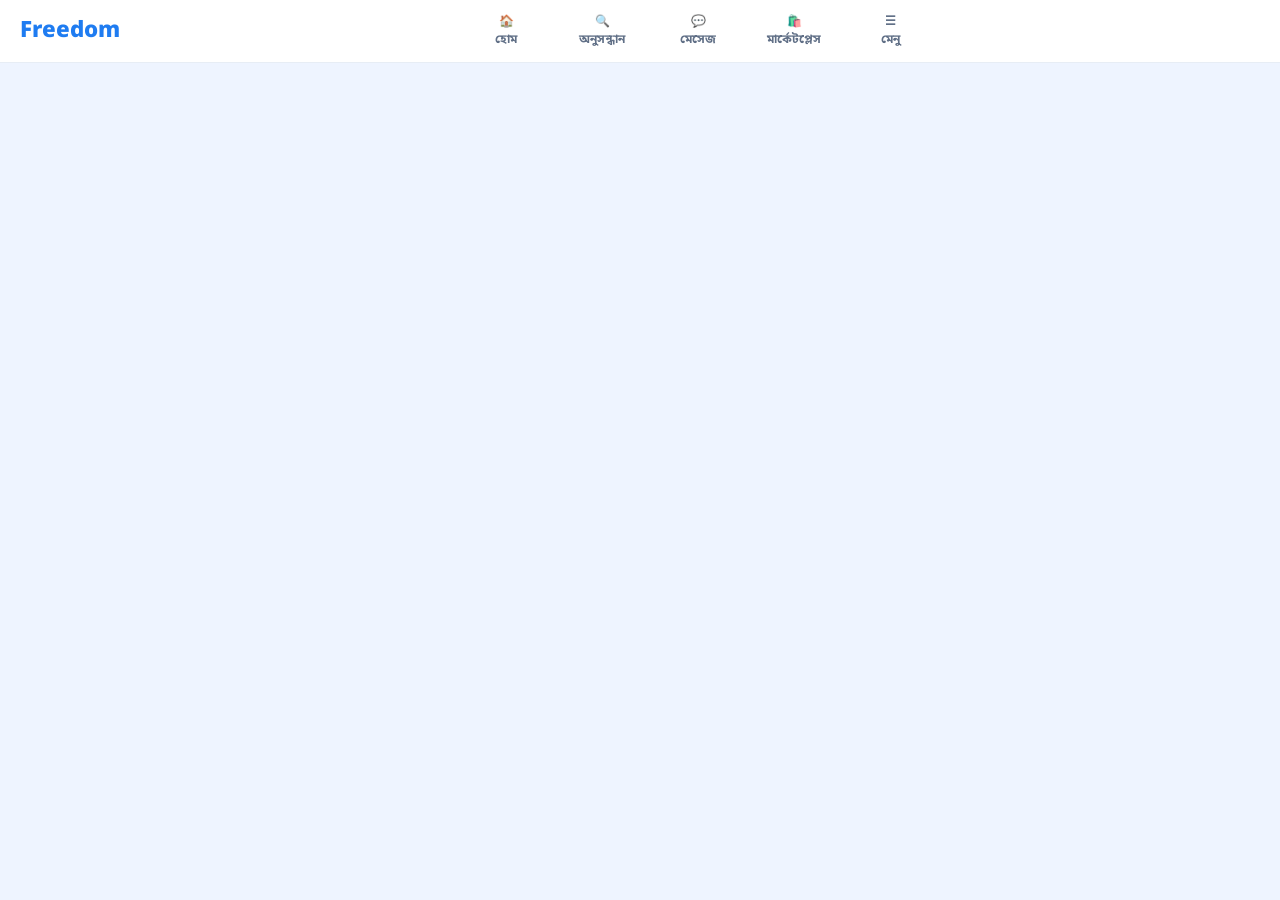
==== commit 57d2fc53: "Refactor HTML structure and update sections" ====
--- a/index.html
+++ b/index.html
@@ -11,20 +11,37 @@
 <script src="script.js" defer></script>
 </head>
 <body>
-<header class="topbar">
-  <div><p class="eyebrow">Freedom</p><h1>সোশ্যাল মিডিয়া প্রোটোটাইপ</h1></div>
-  <nav class="filters" aria-label="স্ক্রিন ফিল্টার">
-    <button class="filter active" data-filter="all" aria-pressed="true">সব</button>
-    <button class="filter" data-filter="mobile" aria-pressed="false">মোবাইল</button>
-    <button class="filter" data-filter="desktop" aria-pressed="false">ডেস্কটপ</button>
+<header class="nav">
+  <a class="brand" href="#/home" aria-label="Freedom হোম">Freedom</a>
+  <nav class="tabs" aria-label="প্রধান মেনু">
+    <a href="#/home" data-tab="home"><span aria-hidden="true">🏠</span>হোম</a>
+    <a href="#/search" data-tab="search"><span aria-hidden="true">🔍</span>অনুসন্ধান</a>
+    <a href="#/messages" data-tab="messages"><span aria-hidden="true">💬</span>মেসেজ</a>
+    <a href="#/market" data-tab="market"><span aria-hidden="true">🛍️</span>মার্কেটপ্লেস</a>
+    <a href="#/menu" data-tab="menu"><span aria-hidden="true">☰</span>মেনু</a>
   </nav>
 </header>
 
 <main class="screen-grid">
-  <section class="screen-card" data-category="mobile"><h2 class="screen-header">সংরক্ষিত পোস্ট</h2>
-    <div class="phone"><div class="toprow"><span aria-hidden="true">←</span><strong>সংরক্ষিত পোস্ট</strong><span aria-hidden="true">🔖</span></div><div data-list="posts"></div></div></section>
+  <section class="screen-card" data-page="menu" data-category="mobile"><h2 class="screen-header" tabindex="-1">মেনু</h2>
+    <div class="phone"><h3>আপনার জন্য</h3>
+      <a class="panel" href="#/saved">🔖 সংরক্ষিত পোস্ট</a>
+      <a class="panel" href="#/interests">✨ আগ্রহ ও এক্সপ্লোর</a>
+      <a class="panel" href="#/share">🎬 শেয়ার, রিলস ও লাইভ</a>
+      <a class="panel" href="#/page">🏳️ পেজ</a>
+      <h3>অ্যাকাউন্ট</h3>
+      <a class="panel" href="#/premium">⭐ প্রিমিয়াম ও পেমেন্ট</a>
+      <a class="panel" href="#/settings">⚙️ সেটিংস</a>
+      <h3>অ্যাডমিন</h3>
+      <a class="panel" href="#/admin-users">👥 ব্যবহারকারী</a>
+      <a class="panel" href="#/admin-reports">🚩 রিপোর্ট</a>
+      <a class="panel" href="#/admin-payments">💳 পেমেন্ট</a>
+    </div></section>
 
-  <section class="screen-card" data-category="mobile"><h2 class="screen-header">অনুসন্ধান ও ফলো</h2>
+  <section class="screen-card" data-page="saved" data-category="mobile"><h2 class="screen-header" tabindex="-1">সংরক্ষিত পোস্ট</h2>
+    <div class="phone"><div class="toprow"><button class="back" data-action="back" aria-label="পেছনে যান">←</button><strong>সংরক্ষিত পোস্ট</strong><span aria-hidden="true">🔖</span></div><div data-list="posts"></div></div></section>
+
+  <section class="screen-card" data-page="search" data-category="mobile"><h2 class="screen-header" tabindex="-1">অনুসন্ধান ও ফলো</h2>
     <div class="phone">
       <input class="search" id="people-search" type="search" placeholder="ঢাকা খুঁজুন" aria-label="মানুষ বা পেজ খুঁজুন">
       <div class="chips" data-chips="people">
@@ -35,7 +52,7 @@
       <div data-list="people"></div>
     </div></section>
 
-  <section class="screen-card" data-category="mobile"><h2 class="screen-header">আগ্রহ ও এক্সপ্লোর</h2>
+  <section class="screen-card" data-page="interests" data-category="mobile"><h2 class="screen-header" tabindex="-1">আগ্রহ ও এক্সপ্লোর</h2>
     <div class="phone"><h3>আপনার আগ্রহ বাছুন</h3><p class="subtle">কমপক্ষে ৩টি বাছুন</p>
       <div class="grid3" id="interests" data-tiles="সংবাদ,খেলা,শিক্ষা,প্রযুক্তি,ভ্রমণ,রান্না" data-pick></div>
       <p class="notice" id="interest-note" role="status"></p>
@@ -43,7 +60,7 @@
       <h3>এক্সপ্লোর</h3><div class="grid3" data-tiles="ঢাকা,ভ্রমণ,খাবার,সংবাদ,ছবি,ভিডিও"></div>
     </div></section>
 
-  <section class="screen-card" data-category="mobile"><h2 class="screen-header">পেজ প্রোফাইল ও পেজ তৈরি</h2>
+  <section class="screen-card" data-page="page" data-category="mobile"><h2 class="screen-header" tabindex="-1">পেজ প্রোফাইল ও পেজ তৈরি</h2>
     <div class="phone"><div class="photo"></div>
       <h3><span id="page-name">বাংলা ফুড কর্নার</span> <span class="badge" aria-label="যাচাইকৃত">✓</span></h3>
       <p class="subtle">রেস্তোরাঁ · অনুসারী ১৮.৫ হাজার · পোস্ট ১১২</p>
@@ -57,7 +74,7 @@
       </form>
     </div></section>
 
-  <section class="screen-card" data-category="mobile"><h2 class="screen-header">প্রিমিয়াম ও পেমেন্ট</h2>
+  <section class="screen-card" data-page="premium" data-category="mobile"><h2 class="screen-header" tabindex="-1">প্রিমিয়াম ও পেমেন্ট</h2>
     <div class="phone"><h3>আমার প্রিমিয়াম</h3>
       <div class="panel"><span class="badge">✓</span> <strong>সক্রিয় · বার্ষিক</strong><p id="expiry">মেয়াদ শেষ: ২০ ডিসেম্বর ২০২৬</p></div>
       <button class="btn primary block" data-action="renew">নবায়ন করুন</button>
@@ -65,8 +82,8 @@
       <div id="history" class="hidden"></div>
     </div></section>
 
-  <section class="screen-card" data-category="mobile"><h2 class="screen-header">মেসেজ</h2>
-    <div class="phone"><div class="toprow"><span aria-hidden="true">←</span><strong>নতুন মেসেজ</strong><span aria-hidden="true">⌕</span></div>
+  <section class="screen-card" data-page="messages" data-category="mobile"><h2 class="screen-header" tabindex="-1">মেসেজ</h2>
+    <div class="phone"><div class="toprow"><button class="back" data-action="back" aria-label="পেছনে যান">←</button><strong>নতুন মেসেজ</strong><span aria-hidden="true">⌕</span></div>
       <input class="search" id="friend-search" type="search" placeholder="বন্ধু খুঁজুন" aria-label="বন্ধু খুঁজুন">
       <div data-list="friends"></div>
       <p class="subtle">চ্যাট: <strong id="chat-to">ফারহানা</strong></p>
@@ -74,7 +91,7 @@
       <form class="msg-form" data-form="chat" novalidate><input name="msg" placeholder="মেসেজ লিখুন" aria-label="মেসেজ লিখুন" autocomplete="off" required><button class="btn primary">পাঠান</button></form>
     </div></section>
 
-  <section class="screen-card" data-category="mobile"><h2 class="screen-header">মার্কেটপ্লেস</h2>
+  <section class="screen-card" data-page="market" data-category="mobile"><h2 class="screen-header" tabindex="-1">মার্কেটপ্লেস</h2>
     <div class="phone"><h3>মার্কেটপ্লেস</h3>
       <input class="search" id="market-search" type="search" placeholder="পণ্য খুঁজুন" aria-label="পণ্য খুঁজুন">
       <div class="chips" data-chips="market">
@@ -82,11 +99,11 @@
         <button class="chip" data-action="chip" data-v="ইলেকট্রনিক্স" aria-pressed="false">ইলেকট্রনিক্স</button>
         <button class="chip" data-action="chip" data-v="ফ্যাশন" aria-pressed="false">ফ্যাশন</button>
       </div>
-      <a class="btn block" href="#sell">পণ্য বিক্রি করুন</a>
+      <a class="btn block" href="#/sell">পণ্য বিক্রি করুন</a>
       <div class="grid2" data-list="market"></div>
     </div></section>
 
-  <section class="screen-card" id="sell" data-category="mobile"><h2 class="screen-header">পণ্য যোগ করুন</h2>
+  <section class="screen-card" data-page="sell" data-category="mobile"><h2 class="screen-header" tabindex="-1">পণ্য যোগ করুন</h2>
     <div class="phone"><h3>পণ্য বিক্রি করুন</h3>
       <form class="form" data-form="listing" data-ok="পণ্য মার্কেটপ্লেসে যোগ হয়েছে" novalidate>
         <label>শিরোনাম<input name="ltitle" placeholder="পণ্যের নাম" required></label>
@@ -98,7 +115,7 @@
       </form>
     </div></section>
 
-  <section class="screen-card" data-category="mobile"><h2 class="screen-header">সেটিংস</h2>
+  <section class="screen-card" data-page="settings" data-category="mobile"><h2 class="screen-header" tabindex="-1">সেটিংস</h2>
     <div class="phone">
       <div class="row"><span class="avatar"></span><div class="details"><strong>সাদিয়া রহমান</strong><small>@sadiarahman · ব্যক্তিগত অ্যাকাউন্ট</small></div></div>
       <h3>নিরাপত্তা</h3>
@@ -116,7 +133,7 @@
       <button class="btn primary block" data-action="save">সংরক্ষণ করুন</button>
     </div></section>
 
-  <section class="screen-card" data-category="mobile"><h2 class="screen-header">শেয়ার, রিলস ও লাইভ</h2>
+  <section class="screen-card" data-page="share" data-category="mobile"><h2 class="screen-header" tabindex="-1">শেয়ার, রিলস ও লাইভ</h2>
     <div class="phone"><h3>শেয়ার করুন</h3>
       <button class="panel" data-action="toast" data-msg="আপনার ফিডে শেয়ার হয়েছে">↗ আপনার ফিডে শেয়ার</button>
       <button class="panel" data-action="toast" data-msg="মেসেজে পাঠানো হয়েছে">✉ মেসেজে পাঠান</button>
@@ -129,25 +146,23 @@
         <p class="notice" id="live-state" role="status"></p></div>
     </div></section>
 
-  <section class="screen-card" data-category="desktop"><h2 class="screen-header">অ্যাডমিন · ব্যবহারকারী</h2>
+  <section class="screen-card" data-page="admin-users" data-category="desktop"><h2 class="screen-header" tabindex="-1">অ্যাডমিন · ব্যবহারকারী</h2>
     <div class="desktop-window"><aside class="sidebar" data-nav="ব্যবহারকারী"></aside>
       <div class="admin-main"><input class="search" id="user-search" type="search" placeholder="ব্যবহারকারী খুঁজুন" aria-label="ব্যবহারকারী খুঁজুন">
         <table class="table"><thead><tr><th>নাম</th><th>ইউজারনেম</th><th>অবস্থা</th><th>অ্যাকশন</th></tr></thead><tbody data-list="users"></tbody></table></div></div></section>
 
-  <section class="screen-card" data-category="desktop"><h2 class="screen-header">অ্যাডমিন · রিপোর্ট</h2>
+  <section class="screen-card" data-page="admin-reports" data-category="desktop"><h2 class="screen-header" tabindex="-1">অ্যাডমিন · রিপোর্ট</h2>
     <div class="desktop-window"><aside class="sidebar" data-nav="রিপোর্ট"></aside>
       <div class="admin-main"><h3>রিপোর্ট পর্যালোচনা</h3>
         <table class="table"><thead><tr><th>পোস্ট</th><th>কারণ</th><th>রিপোর্টকারী</th><th>অ্যাকশন</th></tr></thead><tbody data-list="reports"></tbody></table></div></div></section>
 
-  <section class="screen-card" data-category="desktop"><h2 class="screen-header">অ্যাডমিন · পেমেন্ট</h2>
+  <section class="screen-card" data-page="admin-payments" data-category="desktop"><h2 class="screen-header" tabindex="-1">অ্যাডমিন · পেমেন্ট</h2>
     <div class="desktop-window"><aside class="sidebar" data-nav="পেমেন্ট"></aside>
       <div class="admin-main"><div class="stat-grid" id="pay-stats"></div>
         <table class="table"><thead><tr><th>ব্যবহারকারী</th><th>প্ল্যান</th><th>পরিমাণ</th><th>অবস্থা</th></tr></thead><tbody data-list="pays"></tbody></table></div></div></section>
 
-  <section class="screen-card" data-category="desktop"><h2 class="screen-header">ল্যান্ডিং ও ফিড</h2>
+  <section class="screen-card" data-page="home" data-category="mobile"><h2 class="screen-header" tabindex="-1">হোম</h2>
     <div class="desktop-window block">
-      <div class="toprow"><strong class="logo">Freedom</strong><span><button class="mini-btn" data-action="toast" data-msg="লগইন পেজ শীঘ্রই আসছে">লগইন</button> <button class="mini-btn primary" data-action="toast" data-msg="নিবন্ধন শীঘ্রই চালু হবে">যোগ দিন</button></span></div>
-      <div class="hero"><h2>বাংলাদেশের সবার জন্য</h2><p>আপনার কথা, আপনার ভাষায়</p></div>
       <form class="msg-form" data-form="feed" data-ok="পোস্ট প্রকাশিত হয়েছে" novalidate><input name="ftext" placeholder="আপনার মনে কী আছে?" aria-label="নতুন পোস্ট লিখুন" autocomplete="off" required><button class="btn primary">পোস্ট করুন</button></form>
       <div id="feed"></div>
       <div class="footer">গোপনীয়তা নীতি · ব্যবহারের শর্ত · কনটেন্ট নীতিমালা</div>
@@ -157,8 +172,3 @@
 <div id="toast" class="toast" role="status" aria-live="polite"></div>
 </body>
 </html>
-  <script>
-    (()=>{const filters=document.querySelectorAll('.filter');const cards=document.querySelectorAll('.screen-card');filters.forEach(button=>button.addEventListener('click',()=>{const selected=button.dataset.filter;filters.forEach(item=>{const active=item===button;item.classList.toggle('active',active);item.setAttribute('aria-pressed',String(active))});cards.forEach(card=>card.classList.toggle('hidden',selected!=='all'&&card.dataset.category!==selected))}));document.querySelectorAll('.follow').forEach(button=>button.addEventListener('click',()=>{const following=button.classList.toggle('following');button.textContent=following?'ফলো করছেন':'ফলো করুন'}));document.querySelectorAll('.switch').forEach(button=>button.addEventListener('click',()=>button.classList.toggle('on')))})();
-  </script>
-</body>
-</html>
--- a/styles.css
+++ b/styles.css
@@ -1,944 +1,114 @@
-:root {
-  --bg: #f3f6fb;
-  --panel: #ffffff;
-  --surface: #eef3f8;
-  --line: #e7edf5;
-  --text: #161d29;
-  --muted: #5f6f86;
-  --primary: #1f7cf1;
-  --primary-dark: #1466d4;
-  --brand: #ffb84c;
-  --green: #1ab06c;
-  --red: #ea4b4b;
-  --shadow: 0 18px 40px rgba(24, 38, 60, 0.12);
-}
+:root{--bg:#eef4ff;--card:#fff;--soft:#f8faff;--chip:#eef2f8;--text:#161d29;--muted:#617087;--line:#e7edf5;--blue:#1f7cf1;--on:#fff;--green:#14945e;--red:#d84444;--gold:#e9b644;color-scheme:light;font-family:"Noto Sans Bengali","Segoe UI",sans-serif}
+[data-theme=dark]{--bg:#0f1624;--card:#172033;--soft:#1c2740;--chip:#243049;--text:#e8edf6;--muted:#9aa8bf;--line:#2b3850;--blue:#5aa2ff;--on:#0b1220;--green:#3ec98a;--red:#ff7a7a;color-scheme:dark}
+*{box-sizing:border-box}
+body{margin:0;min-height:100vh;background:var(--bg);color:var(--text)}
+button,input,select,textarea{font:inherit;color:inherit}
+button{cursor:pointer}
+:focus-visible{outline:3px solid var(--blue);outline-offset:2px}
+.hidden{display:none!important}
 
-* { box-sizing: border-box; }
-html { scroll-behavior: smooth; }
-body {
-  margin: 0;
-  font-family: "Noto Sans Bengali", "Segoe UI", sans-serif;
-  background: linear-gradient(180deg, #eef4ff 0%, #f6f7fb 100%);
-  color: var(--text);
-}
+/* navigation */
+.nav{position:sticky;top:0;z-index:5;display:flex;align-items:center;gap:16px;padding:8px 20px;background:var(--card);border-bottom:1px solid var(--line)}
+.brand{font-weight:800;font-size:1.4rem;color:var(--blue);text-decoration:none}
+.tabs{display:flex;gap:4px;margin:0 auto}
+.tabs a{display:flex;flex-direction:column;align-items:center;gap:2px;min-width:92px;padding:6px 10px;border-radius:10px;color:var(--muted);text-decoration:none;font-size:.75rem;font-weight:700}
+.tabs a.on{color:var(--blue);background:var(--chip)}
+.back{border:0;background:none;font-size:1.2rem;padding:0 6px}
 
-button, input, select, textarea { font: inherit; }
-button { cursor: pointer; }
+/* buttons */
+.btn,.mini-btn{border:1px solid var(--line);border-radius:999px;background:var(--card);padding:9px 15px;font-weight:700}
+.btn.primary,.mini-btn.primary,.mini-btn.following{background:var(--blue);color:var(--on);border-color:var(--blue)}
+.btn{border-radius:11px;padding:10px 14px}
+.btn.primary.following{background:var(--chip);color:var(--blue);border-color:var(--line)}
+.btn.block{display:block;width:100%;margin-top:10px;text-align:center;text-decoration:none;color:inherit}
+.btn.primary.block{color:var(--on)}
+.mini-btn{padding:7px 10px;font-size:.78rem}
+.act{border:0;background:none;padding:2px 4px}
+.act.on{color:var(--red);font-weight:700}
 
-.topbar {
-  max-width: 1500px;
-  margin: 0 auto 22px;
-  padding: 28px 32px 0;
-  display: flex;
-  align-items: center;
-  justify-content: space-between;
-  gap: 24px;
-}
+/* layout */
+.screen-grid{max-width:1000px;margin:auto;padding:20px 16px 40px}
+.screen-card{display:none;max-width:680px;margin:0 auto}
+.screen-card.active{display:block}
+.screen-card[data-category=desktop]{max-width:none}
+.screen-card{background:var(--card);border:1px solid var(--line);border-radius:22px;padding:16px;box-shadow:0 12px 30px #18263c14}
+.screen-header{font-size:1.2rem;margin:0 0 12px 3px}
+.screen-header:focus{outline:none}
+.phone,.desktop-window{min-height:470px;border:1px solid var(--line);border-radius:20px;background:var(--bg);padding:16px;overflow:hidden}
+.phone h3{margin:16px 0 10px;line-height:1.35}
+.subtle,small{color:var(--muted)}
+.row,.post-head,.metrics,.split,.toprow,.toggle-row{display:flex;align-items:center;gap:10px}
+.row,.toggle-row,.toprow,.metrics{justify-content:space-between}
+.split .btn{flex:1}
+.toprow{padding-bottom:12px;border-bottom:1px solid var(--line);margin-bottom:12px}
+.grid3,.grid2{display:grid;gap:8px}
+.grid3{grid-template-columns:repeat(3,1fr)}
+.grid2{grid-template-columns:repeat(2,1fr)}
 
-.eyebrow {
-  margin: 0 0 8px;
-  font-size: 0.8rem;
-  font-weight: 800;
-  letter-spacing: 0.18em;
-  text-transform: uppercase;
-  color: var(--primary);
-}
+/* content */
+.avatar{width:42px;height:42px;border-radius:50%;background:linear-gradient(135deg,#d9eaff,#8fb8f7);flex:none}
+.avatar.alt{background:linear-gradient(135deg,#ffe1c9,#f2ae7b)}
+.avatar.gold{background:linear-gradient(135deg,#ffe7a7,#e9b644)}
+.post,.panel,.product{background:var(--card);border:1px solid var(--line);border-radius:15px;padding:12px;margin:10px 0}
+button.panel,a.panel{display:block;width:100%;text-align:left;text-decoration:none;color:inherit}
+.post p{margin:8px 0}
+.post-head div:nth-child(2){flex:1}
+.post-head strong,.person-row strong{display:block}
+.photo{height:110px;border-radius:12px;background:linear-gradient(135deg,#d6e5ff,#91b9f4,#f7c9a9);margin:10px 0}
+.photo.green{background:linear-gradient(135deg,#d9f0d7,#80c99b,#fbe2b5)}
+.metrics{color:var(--muted);font-size:.82rem}
+.chips{display:flex;gap:7px;flex-wrap:wrap;margin:10px 0}
+.chip{border:0;padding:6px 11px;background:var(--chip);border-radius:999px;font-size:.8rem;color:var(--muted)}
+.chip.active{background:#e5f0ff;color:#1565c0;font-weight:700}
+.person-row{display:flex;align-items:center;gap:10px;padding:10px 2px;border-bottom:1px solid var(--line)}
+button.person-row{width:100%;background:none;border:0;border-bottom:1px solid var(--line);text-align:left}
+.details{flex:1}
+.tile{min-height:76px;border:2px solid transparent;border-radius:12px;background:linear-gradient(135deg,#d9e8ff,#a6c5f3);color:#16314f;display:grid;place-items:center;padding:6px;font-weight:700;text-align:center}
+.tile.on{border-color:var(--blue);background:#cfe3ff}
+.badge{display:inline-grid;place-items:center;width:22px;height:22px;border-radius:50%;background:var(--gold);color:#fff;font-size:.8rem;font-weight:800}
+.status{color:var(--green);font-weight:700}
+.status.fail{color:var(--red)}
+.notice{font-size:.82rem;color:var(--muted);margin:10px 0;grid-column:1/-1}
 
-.topbar h1 {
-  margin: 0;
-  font-size: clamp(1.8rem, 2vw, 2.6rem);
-}
+/* forms */
+.search,.form input,.form select,.form textarea,.msg-form input{display:block;width:100%;border:1px solid var(--line);border-radius:12px;padding:10px 12px;background:var(--card);margin:6px 0 12px}
+.search{border-radius:999px}
+.form label{display:block;font-size:.82rem;font-weight:700;color:var(--muted)}
+.form textarea{min-height:70px}
+.invalid{border-color:var(--red)!important}
+.msg-form{display:flex;gap:8px;align-items:center;margin:8px 0}
+.msg-form input{margin:0}
+.switch{width:42px;height:24px;border:0;border-radius:99px;background:#8895aa;position:relative;padding:0;flex:none}
+.switch::after{content:"";position:absolute;width:18px;height:18px;left:3px;top:3px;border-radius:50%;background:#fff;transition:left .2s}
+.switch.on{background:var(--blue)}
+.switch.on::after{left:21px}
+.toggle-row{border:1px solid var(--line);border-radius:11px;padding:12px;margin:9px 0;background:var(--card)}
 
-.filters {
-  display: flex;
-  align-items: center;
-  gap: 10px;
-  flex-wrap: wrap;
-}
+/* chat & toast */
+.chat{display:flex;flex-direction:column;gap:6px;margin:10px 0;max-height:150px;overflow:auto}
+.bubble{margin:0;padding:8px 12px;border-radius:14px;background:var(--chip);max-width:80%;align-self:flex-start}
+.bubble.me{background:var(--blue);color:var(--on);align-self:flex-end}
+.toast{position:fixed;left:50%;bottom:24px;transform:translate(-50%,20px);background:#172033;color:#fff;padding:10px 18px;border-radius:12px;box-shadow:0 8px 24px #0006;opacity:0;pointer-events:none;transition:.25s;z-index:9}
+.toast.show{opacity:1;transform:translate(-50%,0)}
 
-.filter {
-  border: 1px solid rgba(31, 124, 241, 0.18);
-  background: rgba(255, 255, 255, 0.7);
-  color: var(--text);
-  padding: 10px 16px;
-  border-radius: 999px;
-  font-weight: 600;
-  transition: 0.2s ease;
-}
+/* desktop screens */
+.desktop-window{display:flex;padding:0;min-height:410px}
+.desktop-window.block{display:block;padding:14px}
+.sidebar{width:145px;background:var(--soft);padding:12px;flex:none}
+.sidebar strong{display:block;margin:4px 0 18px;color:var(--blue)}
+.side-item{display:block;text-decoration:none;padding:8px;border-radius:8px;color:var(--muted);font-size:.8rem}
+.side-item.active{background:var(--chip);color:var(--blue);font-weight:700}
+.admin-main{padding:14px;min-width:0;flex:1;overflow:auto}
+.table{width:100%;border-collapse:collapse;font-size:.78rem}
+.table td,.table th{text-align:left;padding:9px 6px;border-bottom:1px solid var(--line)}
+.table th{color:var(--muted);background:var(--soft)}
+.stat-grid{display:grid;grid-template-columns:repeat(3,1fr);gap:8px;margin-bottom:10px}
+.metric-card{background:var(--card);border:1px solid var(--line);border-radius:15px;padding:12px}
+.metric-card strong{display:block;font-size:1.05rem;margin-top:5px}
+.hero{padding:28px 18px;text-align:center;background:linear-gradient(140deg,#eef5ff,#fff6e8);border-radius:15px;color:#161d29;margin-bottom:12px}
+.hero p{color:#4d5d75}
+.logo{color:var(--blue)}
+.footer{margin-top:14px;text-align:center;color:var(--muted);font-size:.75rem}
 
-.filter.active {
-  background: var(--primary);
-  color: white;
-  box-shadow: 0 8px 18px rgba(31, 124, 241, 0.25);
-}
-
-.screen-grid {
-  max-width: 1500px;
-  margin: 0 auto;
-  padding: 0 32px 60px;
-  display: grid;
-  grid-template-columns: repeat(auto-fit, minmax(320px, 1fr));
-  gap: 22px;
-}
-
-.screen-card {
-  background: rgba(255, 255, 255, 0.42);
-  border: 1px solid rgba(33, 48, 70, 0.05);
-  border-radius: 24px;
-  padding: 18px 18px 14px;
-  box-shadow: var(--shadow);
-}
-
-.screen-header {
-  font-size: 0.86rem;
-  letter-spacing: 0.03em;
-  color: var(--muted);
-  margin-bottom: 12px;
-  padding-left: 4px;
-  font-weight: 700;
-}
-
-.phone, .desktop-window {
-  position: relative;
-  width: 100%;
-  border-radius: 26px;
-  overflow: hidden;
-  border: 1px solid rgba(17, 24, 39, 0.08);
-  background: #f8fafc;
-}
-
-.phone {
-  min-height: 680px;
-  padding: 14px 14px 18px;
-  background: linear-gradient(180deg, #ffffff 0%, #f7f9fc 100%);
-}
-
-.statusbar {
-  font-size: 0.8rem;
-  font-weight: 700;
-  color: var(--text);
-  padding: 4px 8px 10px;
-  text-align: right;
-}
-
-.sheet {
-  background: #fff;
-  border-radius: 26px 26px 18px 18px;
-  padding: 18px 16px 16px;
-  border: 1px solid rgba(17, 24, 39, 0.04);
-  box-shadow: inset 0 1px 0 rgba(255, 255, 255, 0.8);
-}
-
-.sheet h3, .phone h3 {
-  margin: 0 0 18px;
-  font-size: 1.8rem;
-  line-height: 1.2;
-}
-
-.share-row, .result-row, .table-row, .toggle-row, .slider-row, .pay-row, .dropdowns, .topbar-row, .profile-card-top, .seller-row, .stats-row, .metric-row, .stats, .split-btns, .web-nav, .feed-nav, .web-body, .reel-top, .reel-actions, .composer, .nav-links, .nav-actions, .feature-row, .footer-row, .stories-row, .tabs, .chip-row, .searchbar, .profile-mini, .page-profile, .left-menu, .right-bar, .hero-row, .mini-row {
-  display: flex;
-  align-items: center;
-}
-
-.share-row {
-  justify-content: flex-start;
-  gap: 12px;
-  padding: 12px 8px;
-  border-radius: 16px;
-  color: var(--text);
-  font-weight: 600;
-  border: 1px solid transparent;
-}
-
-.share-row:hover {
-  background: #f5f9ff;
-  border-color: rgba(31, 124, 241, 0.12);
-}
-
-.btn, .mini-btn, .web-btn {
-  border: none;
-  border-radius: 12px;
-  font-weight: 700;
-  transition: 0.2s ease;
-}
-
-.btn {
-  padding: 12px 16px;
-  background: #edf3ff;
-  color: var(--text);
-}
-
-.btn.primary, .web-btn.filled, .mini-btn.filled {
-  background: var(--primary);
-  color: white;
-  box-shadow: 0 8px 18px rgba(31, 124, 241, 0.22);
-}
-
-.btn-outline, .web-btn, .mini-btn {
-  background: white;
-  color: var(--text);
-  border: 1px solid rgba(29, 39, 58, 0.08);
-}
-
-.btn-outline {
-  display: block;
-  width: 100%;
-  margin-top: 18px;
-}
-
-.topbar-row {
-  justify-content: space-between;
-  gap: 12px;
-  padding: 6px 6px 12px;
-  font-size: 0.95rem;
-}
-
-.post-card {
-  background: white;
-  border: 1px solid rgba(17, 24, 39, 0.05);
-  border-radius: 18px;
-  padding: 12px 12px 10px;
-  margin-bottom: 12px;
-}
-
-.post-card.compact { margin-bottom: 10px; }
-
-.post-head {
-  display: flex;
-  align-items: center;
-  gap: 10px;
-  margin-bottom: 8px;
-}
-
-.post-head strong, .result-row strong, .page-profile h3, .profile-card-top strong, .seller-row strong {
-  display: block;
-  line-height: 1.2;
-}
-
-.post-head small, .result-row small, .seller-row small, .page-profile p, .subtle, .reason, .metric-card span, .side-link, .nav-links span, .footer-row span, .feature-card, .left-menu div, .trending span, .dropdowns span, .table-row span {
-  color: var(--muted);
-}
-
-.post-head small { font-size: 0.72rem; }
-.post-head span:last-child { margin-left: auto; font-size: 1.1rem; }
-
-.avatar, .page-logo, .avatar.small, .avatar.large, .avatar.mini {
-  position: relative;
-  flex-shrink: 0;
-  border-radius: 50%;
-  background: linear-gradient(135deg, #d9eafc, #b9d4ff);
-  box-shadow: inset 0 0 0 2px rgba(255, 255, 255, 0.6);
-}
-
-.avatar { width: 38px; height: 38px; }
-.avatar.small { width: 28px; height: 28px; }
-.avatar.large { width: 52px; height: 52px; }
-.avatar.mini { width: 24px; height: 24px; }
-.avatar.alt { background: linear-gradient(135deg, #ffe0c8, #f9bf8d); }
-.avatar.another { background: linear-gradient(135deg, #e6f8cf, #bfd88a); }
-.avatar.gold { background: linear-gradient(135deg, #fce5a3, #edbf4a); }
-.avatar.dark { background: linear-gradient(135deg, #d8def0, #98a5d8); }
-
-.photo-strip {
-  height: 110px;
-  border-radius: 14px;
-  margin: 10px 0;
-  background-size: cover;
-  background-position: center;
-}
-
-.photo-strip.one { background: linear-gradient(135deg, #d5dfff 0%, #8eb6ff 55%, #f7c9b8 100%); }
-.photo-strip.two { background: linear-gradient(135deg, #e1f4d8 0%, #84cfa7 40%, #ffe4b3 100%); }
-
-.metric-row {
-  display: flex;
-  justify-content: space-between;
-  gap: 8px;
-  color: var(--muted);
-  font-size: 0.72rem;
-  padding-top: 2px;
-}
-
-.searchbar {
-  width: 100%;
-  min-height: 40px;
-  border: 1px solid rgba(17, 24, 39, 0.06);
-  border-radius: 999px;
-  background: #f2f6fb;
-  padding: 0 14px;
-  color: var(--muted);
-  font-weight: 600;
-  margin-bottom: 12px;
-}
-
-.chip-row {
-  gap: 8px;
-  flex-wrap: wrap;
-  margin-bottom: 12px;
-}
-
-.chip {
-  display: inline-flex;
-  align-items: center;
-  justify-content: center;
-  min-height: 30px;
-  padding: 0 12px;
-  border-radius: 999px;
-  font-size: 0.78rem;
-  background: #edf1f7;
-  color: var(--muted);
-  border: 1px solid transparent;
-}
-
-.chip.active {
-  background: rgba(31, 124, 241, 0.12);
-  color: var(--primary);
-  border-color: rgba(31, 124, 241, 0.2);
-}
-
-.result-row {
-  justify-content: space-between;
-  gap: 10px;
-  padding: 10px 6px;
-  border-radius: 12px;
-}
-
-.result-row > div:nth-child(2) { flex: 1; min-width: 0; }
-
-.mini-btn {
-  padding: 8px 12px;
-  font-size: 0.75rem;
-  min-width: 92px;
-}
-
-.profile-mini {
-  gap: 14px;
-  padding: 8px 4px 16px;
-}
-
-.tabs {
-  gap: 8px;
-  margin: 10px 0 14px;
-}
-
-.tabs span {
-  padding: 6px 10px;
-  border-radius: 999px;
-  font-size: 0.74rem;
-  color: var(--muted);
-  background: #edf2f7;
-}
-
-.tabs .active {
-  background: rgba(31, 124, 241, 0.12);
-  color: var(--primary);
-}
-
-.photo-grid, .explore-grid, .product-grid, .interest-grid, .menu-grid {
-  display: grid;
-  gap: 10px;
-}
-
-.photo-grid { grid-template-columns: repeat(3, minmax(0, 1fr)); }
-
-.mini-photo, .product-image, .cover-photo, .camera-preview, .boost-image, .appeal-image, .product-banner {
-  overflow: hidden;
-  border-radius: 14px;
-  background: linear-gradient(135deg, #d7e6ff, #b6d0ff);
-}
-
-.mini-photo { height: 84px; }
-.mini-photo.b { background: linear-gradient(135deg, #d4f0d8, #8ad1b1); }
-.mini-photo.c { background: linear-gradient(135deg, #f8d7b8, #f5b17b); }
-.mini-photo.d { background: linear-gradient(135deg, #f1dff8, #d3b0ee); }
-.mini-photo.e { background: linear-gradient(135deg, #f4e0d9, #dca9a8); }
-.mini-photo.f { background: linear-gradient(135deg, #bfeef9, #7ecde5); }
-.mini-photo.g { background: linear-gradient(135deg, #d7f0d1, #9ad89a); }
-.mini-photo.h { background: linear-gradient(135deg, #ffe2b0, #f7bb53); }
-.mini-photo.i { background: linear-gradient(135deg, #d9d0ff, #ad9cff); }
-.mini-photo.x { background: linear-gradient(135deg, #d4dfff, #afc0ff); }
-.mini-photo.y { background: linear-gradient(135deg, #dceecf, #afd7a7); }
-.mini-photo.z { background: linear-gradient(135deg, #ffe2da, #f6b9a7); }
-.mini-photo.a { background: linear-gradient(135deg, #f3d9f3, #d8a8ef); }
-.mini-photo.large-bubble { height: 180px; }
-.mini-photo.post-shot { height: 90px; }
-
-.interest-grid { grid-template-columns: repeat(3, minmax(0, 1fr)); }
-.interest-grid span {
-  display: flex;
-  align-items: center;
-  justify-content: center;
-  padding: 10px 8px;
-  border-radius: 12px;
-  background: #f1f5f8;
-  font-size: 0.76rem;
-  font-weight: 600;
-}
-
-.btn.primary.big, .btn.primary.wide { width: 100%; }
-
-label {
-  display: block;
-  margin-bottom: 12px;
-  font-size: 0.8rem;
-  color: var(--muted);
-  font-weight: 700;
-}
-
-input, select, textarea {
-  display: block;
-  width: 100%;
-  margin-top: 6px;
-  border: 1px solid rgba(17, 24, 39, 0.1);
-  border-radius: 12px;
-  padding: 11px 12px;
-  background: white;
-  color: var(--text);
-}
-
-textarea { min-height: 76px; resize: vertical; }
-
-.upload-box {
-  display: flex;
-  align-items: center;
-  justify-content: center;
-  min-height: 82px;
-  border-radius: 14px;
-  border: 1px dashed rgba(31, 124, 241, 0.3);
-  background: rgba(31, 124, 241, 0.03);
-  color: var(--primary);
-  font-weight: 700;
-  margin-bottom: 12px;
-}
-
-.upload-box.tall { min-height: 110px; }
-
-.badge-card {
-  background: #fff;
-  border: 1px solid rgba(17, 24, 39, 0.05);
-  border-radius: 16px;
-  padding: 12px;
-  margin-bottom: 12px;
-}
-
-.mini-badge {
-  width: 32px;
-  height: 32px;
-  border-radius: 50%;
-  display: grid;
-  place-items: center;
-  color: white;
-  font-weight: 800;
-  margin-bottom: 8px;
-}
-
-.mini-badge.blue, .badge-card.blue .mini-badge { background: linear-gradient(135deg, #5e9ff7, #1f7cf1); }
-.mini-badge.gold, .badge-card.gold .mini-badge { background: linear-gradient(135deg, #f5d269, #d89810); }
-.mini-badge.grey, .badge-card.grey .mini-badge { background: linear-gradient(135deg, #9ca7b9, #697689); }
-
-.premium-card {
-  background: linear-gradient(135deg, #eaf3ff, #f8fbff);
-  border: 1px solid rgba(31, 124, 241, 0.18);
-  border-radius: 18px;
-  display: flex;
-  align-items: center;
-  gap: 12px;
-  padding: 16px;
-  margin-bottom: 14px;
-}
-
-.table-row {
-  display: grid;
-  grid-template-columns: 1fr 1fr 1fr 1fr auto;
-  gap: 6px;
-  align-items: center;
-  padding: 10px 8px;
-  border-radius: 12px;
-  font-size: 0.72rem;
-  background: white;
-  border: 1px solid rgba(17, 24, 39, 0.04);
-  margin-bottom: 8px;
-}
-
-.success { color: var(--green); font-weight: 700; }
-.fail { color: var(--red); font-weight: 700; }
-
-.cover-photo { height: 110px; background: linear-gradient(135deg, #c9d8ff, #f7d0b2); }
-
-.page-profile { display: block; padding: 10px 12px 12px; }
-.page-profile .badge {
-  width: 20px;
-  height: 20px;
-  display: grid;
-  place-items: center;
-  border-radius: 50%;
-  color: white;
-  background: var(--brand);
-  margin: 8px 0 6px;
-}
-
-.page-logo {
-  width: 54px;
-  height: 54px;
-  border-radius: 14px;
-  background: linear-gradient(135deg, #ffdb8a, #f59d42);
-  margin-bottom: 10px;
-}
-
-.split-btns { gap: 10px; margin-top: 12px; }
-.split-btns .btn { flex: 1; }
-
-.link {
-  display: inline-block;
-  margin-top: 12px;
-  color: var(--primary);
-  text-decoration: none;
-  font-weight: 700;
-}
-
-.menu-grid { grid-template-columns: repeat(3, minmax(0, 1fr)); gap: 12px; margin-top: 10px; }
-.menu-item {
-  display: flex;
-  flex-direction: column;
-  align-items: center;
-  justify-content: center;
-  gap: 6px;
-  min-height: 84px;
-  border-radius: 16px;
-  background: #f5f8fc;
-  font-weight: 700;
-  color: var(--text);
-  text-align: center;
-}
-
-.product-grid { grid-template-columns: repeat(2, minmax(0, 1fr)); gap: 10px; }
-.product-card {
-  background: #fff;
-  border: 1px solid rgba(17, 24, 39, 0.04);
-  border-radius: 14px;
-  padding: 8px;
-}
-
-.product-image {
-  height: 96px;
-  background: linear-gradient(135deg, #d9ebff, #b5d5ff);
-  margin-bottom: 8px;
-}
-.product-image.alt { background: linear-gradient(135deg, #f4d9cf, #e49d7b); }
-.product-image.c { background: linear-gradient(135deg, #d5f1d8, #86cc9d); }
-.product-image.d { background: linear-gradient(135deg, #d4d9ff, #a8b6ff); }
-.product-image.e { background: linear-gradient(135deg, #fbeec1, #f3d570); }
-.product-image.f { background: linear-gradient(135deg, #efd5ff, #d6a6ff); }
-
-.product-info { padding: 10px 12px 14px; }
-.product-banner { height: 140px; background: linear-gradient(135deg, #dfe9ff, #b9c6ff); }
-
-.seller-row { gap: 10px; margin-top: 8px; }
-
-.toggle-row {
-  justify-content: space-between;
-  background: white;
-  border: 1px solid rgba(17, 24, 39, 0.04);
-  border-radius: 12px;
-  padding: 10px 12px;
-  margin-bottom: 10px;
-}
-
-.toggle {
-  width: 42px;
-  height: 24px;
-  border-radius: 999px;
-  background: #dfe7f5;
-  position: relative;
-}
-.toggle::after {
-  content: "";
-  position: absolute;
-  width: 18px;
-  height: 18px;
-  border-radius: 50%;
-  background: white;
-  top: 3px;
-  left: 4px;
-  box-shadow: 0 2px 4px rgba(19, 25, 35, 0.18);
-}
-.toggle.on { background: var(--primary); }
-.toggle.on::after { left: auto; right: 4px; }
-
-.slider-row {
-  justify-content: space-between;
-  gap: 12px;
-  margin-top: 10px;
-}
-
-.slider {
-  flex: 1;
-  height: 8px;
-  border-radius: 999px;
-  background: linear-gradient(90deg, var(--primary) 55%, #dfeaf9 55%);
-}
-
-.preview-line {
-  margin: 14px 0 0;
-  font-size: 0.8rem;
-  color: var(--muted);
-}
-
-.dropdowns {
-  justify-content: space-between;
-  gap: 8px;
-  margin-bottom: 12px;
-  flex-wrap: wrap;
-}
-
-.dropdowns span {
-  background: #edf2f9;
-  padding: 8px 10px;
-  border-radius: 999px;
-  font-size: 0.72rem;
-  font-weight: 700;
-}
-
-.desktop-window {
-  min-height: 660px;
-  border-radius: 24px;
-  background: #f6f9fd;
-}
-
-.sidebar {
-  width: 200px;
-  background: #f1f5fa;
-  padding: 18px 14px;
-  border-right: 1px solid rgba(17, 24, 39, 0.08);
-}
-
-.brand-box {
-  display: flex;
-  align-items: center;
-  justify-content: center;
-  height: 52px;
-  border-radius: 12px;
-  background: linear-gradient(135deg, #dfe9ff, #c1d5ff);
-  font-weight: 900;
-  letter-spacing: 0.08em;
-  margin-bottom: 18px;
-}
-
-.side-link {
-  display: block;
-  padding: 10px 10px;
-  border-radius: 10px;
-  color: var(--muted);
-  font-weight: 700;
-  margin-bottom: 8px;
-}
-.side-link.active {
-  background: rgba(31, 124, 241, 0.12);
-  color: var(--primary);
-}
-
-.admin-main {
-  flex: 1;
-  padding: 18px 18px 20px;
-}
-.admin-window { display: flex; }
-
-.admin-main table {
-  width: 100%;
-  border-collapse: collapse;
-  background: white;
-  border-radius: 14px;
-  overflow: hidden;
-  border: 1px solid rgba(17, 24, 39, 0.05);
-}
-.admin-main th, .admin-main td {
-  text-align: left;
-  padding: 10px 12px;
-  font-size: 0.75rem;
-  border-bottom: 1px solid rgba(17, 24, 39, 0.05);
-}
-.admin-main th {
-  background: #f4f8ff;
-  color: var(--muted);
-  font-weight: 800;
-}
-.admin-main button {
-  border: none;
-  background: #edf3ff;
-  color: var(--text);
-  padding: 6px 8px;
-  border-radius: 8px;
-  margin-right: 6px;
-  font-size: 0.7rem;
-}
-
-.searchbar.darkbar {
-  background: #edf3fa;
-  border: 1px solid rgba(17, 24, 39, 0.06);
-  margin-bottom: 14px;
-}
-
-.stats-row {
-  display: grid;
-  grid-template-columns: repeat(3, minmax(0, 1fr));
-  gap: 10px;
-  margin-bottom: 14px;
-}
-
-.metric-card {
-  background: white;
-  border: 1px solid rgba(17, 24, 39, 0.05);
-  border-radius: 14px;
-  padding: 12px;
-}
-.metric-card span {
-  display: block;
-  font-size: 0.72rem;
-  margin-bottom: 4px;
-}
-.metric-card strong { font-size: 1.2rem; }
-
-.web-landing, .web-feed { padding: 18px 22px 22px; }
-
-.web-nav, .feed-nav {
-  justify-content: space-between;
-  gap: 14px;
-  margin-bottom: 20px;
-}
-
-.logo-box {
-  display: flex;
-  align-items: center;
-  justify-content: center;
-  min-width: 90px;
-  height: 42px;
-  border-radius: 12px;
-  background: linear-gradient(135deg, #dfe9ff, #bfd6ff);
-  font-weight: 900;
-  letter-spacing: 0.08em;
-}
-
-.nav-links, .nav-actions, .feature-row, .footer-row, .left-menu, .right-bar, .feed-nav {
-  gap: 12px;
-}
-.nav-links { flex: 1; justify-content: center; }
-.nav-actions { justify-content: flex-end; }
-.web-btn { padding: 10px 16px; }
-
-.hero-row {
-  display: flex;
-  align-items: center;
-  justify-content: space-between;
-  gap: 18px;
-  padding: 18px 0 10px;
-}
-.hero-left { flex: 1; }
-.hero-left h1 {
-  font-size: clamp(2rem, 2.4vw, 3.4rem);
-  line-height: 1.1;
-  margin: 0 0 14px;
-}
-.hero-left p {
-  color: var(--muted);
-  font-size: 1rem;
-  margin: 0 0 18px;
-}
-.hero-right {
-  flex: 1;
-  display: flex;
-  justify-content: center;
-}
-
-.people-illustration {
-  position: relative;
-  display: flex;
-  align-items: end;
-  justify-content: center;
-  width: 220px;
-  height: 200px;
-}
-.person {
-  position: absolute;
-  bottom: 0;
-  width: 70px;
-  height: 120px;
-  border-radius: 28px 28px 16px 16px;
-  background: linear-gradient(180deg, #ffd088, #ffaf57);
-}
-.person::before {
-  content: "";
-  position: absolute;
-  top: -36px;
-  left: 50%;
-  transform: translateX(-50%);
-  width: 48px;
-  height: 48px;
-  border-radius: 50%;
-  background: linear-gradient(135deg, #f1deb8, #d7ad7e);
-}
-.person.p1 { left: 18px; height: 140px; }
-.person.p2 { left: 78px; background: linear-gradient(180deg, #d7ebff, #9fc8ff); height: 150px; }
-.person.p3 { right: 18px; background: linear-gradient(180deg, #d7f4d4, #94d698); height: 130px; }
-
-.feature-row {
-  display: grid;
-  grid-template-columns: repeat(3, minmax(0, 1fr));
-  gap: 12px;
-  margin-top: 18px;
-}
-.feature-card {
-  background: white;
-  border: 1px solid rgba(17, 24, 39, 0.04);
-  border-radius: 16px;
-  padding: 16px 12px;
-  text-align: center;
-  font-weight: 700;
-}
-
-.footer-row {
-  justify-content: center;
-  margin-top: 18px;
-  border-top: 1px solid rgba(17, 24, 39, 0.06);
-  padding-top: 14px;
-  font-size: 0.78rem;
-}
-
-.web-feed { display: flex; flex-direction: column; }
-.web-body {
-  display: grid;
-  grid-template-columns: 160px minmax(0, 1fr) 180px;
-  gap: 14px;
-  min-height: 560px;
-}
-.left-menu, .right-bar {
-  flex-direction: column;
-  align-items: stretch;
-  background: white;
-  border: 1px solid rgba(17, 24, 39, 0.04);
-  border-radius: 16px;
-  padding: 14px 12px;
-}
-.left-menu div {
-  padding: 10px 8px;
-  border-radius: 10px;
-  font-weight: 700;
-}
-.feed-center {
-  background: white;
-  border: 1px solid rgba(17, 24, 39, 0.04);
-  border-radius: 16px;
-  padding: 14px;
-}
-.composer-box, .stories-row, .trending, .people-suggest { margin-bottom: 12px; }
-.composer-box {
-  display: flex;
-  align-items: center;
-  min-height: 58px;
-  border-radius: 14px;
-  background: #f4f8ff;
-  padding: 0 12px;
-  color: var(--muted);
-  font-weight: 700;
-}
-.stories-row { display: flex; gap: 10px; }
-.story {
-  width: 56px;
-  height: 56px;
-  border-radius: 50%;
-  background: linear-gradient(135deg, #d2ebff, #9ac1ff);
-}
-.feed-post { margin-top: 12px; }
-
-.trending, .people-suggest {
-  display: flex;
-  flex-direction: column;
-  gap: 8px;
-  background: white;
-  border: 1px solid rgba(17, 24, 39, 0.04);
-  border-radius: 14px;
-  padding: 12px;
-}
-.mini-row {
-  display: flex;
-  align-items: center;
-  gap: 8px;
-}
-
-.reel-screen {
-  position: relative;
-  min-height: 680px;
-  background: linear-gradient(180deg, #757a8d, #1d2432 55%, #111827 100%);
-  color: white;
-}
-.reel-top {
-  justify-content: space-between;
-  font-size: 1.5rem;
-  padding: 8px 12px 0;
-}
-.reel-actions {
-  position: absolute;
-  right: 18px;
-  bottom: 130px;
-  flex-direction: column;
-  gap: 14px;
-}
-.reel-actions div {
-  display: flex;
-  flex-direction: column;
-  align-items: center;
-  gap: 4px;
-  font-size: 0.75rem;
-}
-.reel-bottom {
-  position: absolute;
-  left: 12px;
-  right: 12px;
-  bottom: 12px;
-  background: rgba(17, 24, 39, 0.2);
-  backdrop-filter: blur(6px);
-  padding: 12px;
-  border-radius: 16px;
-}
-.reel-bottom strong { font-size: 0.9rem; }
-
-.camera-preview {
-  height: 210px;
-  background: linear-gradient(135deg, #b4bfd8, #6d7ba3);
-  margin-bottom: 12px;
-}
-
-.audience-btn, .pay-row {
-  display: flex;
-  align-items: center;
-  justify-content: space-between;
-  padding: 12px 14px;
-  border: 1px solid rgba(17, 24, 39, 0.06);
-  border-radius: 12px;
-  background: white;
-  margin-bottom: 12px;
-}
-
-.boost-image, .appeal-image { display: block; height: 130px; margin-bottom: 12px; background: linear-gradient(135deg, #d8e5ff, #beddff); }
-.pay-row { margin: 0 0 12px; }
-.reason { margin: 0 0 12px; font-weight: 700; }
-
-@media (max-width: 920px) {
-  .screen-grid { grid-template-columns: 1fr; }
-  .web-body { grid-template-columns: 1fr; }
-  .topbar { flex-direction: column; align-items: flex-start; }
-}
-
-@media (max-width: 520px) {
-  .topbar, .screen-grid { padding-left: 16px; padding-right: 16px; }
-  .filter { flex: 1; min-width: 90px; }
-  .table-row { grid-template-columns: 1fr 1fr; }
-  .stats-row, .feature-row, .product-grid, .menu-grid, .interest-grid { grid-template-columns: 1fr 1fr; }
-}
-
-@media (prefers-reduced-motion: reduce) {
-  *, *::before, *::after {
-    animation: none !important;
-    transition: none !important;
-    scroll-behavior: auto !important;
-  }
-}
+@media(max-width:650px){.nav{padding:8px 14px}.tabs{position:fixed;left:0;right:0;bottom:0;margin:0;justify-content:space-around;background:var(--card);border-top:1px solid var(--line);padding:4px 0 max(4px,env(safe-area-inset-bottom))}.tabs a{flex:1;min-width:0}.screen-grid{padding:14px 12px 96px}.sidebar{width:100px}.table{font-size:.7rem}.toast{bottom:84px}}
+@media(prefers-reduced-motion:reduce){*{transition:none!important}}
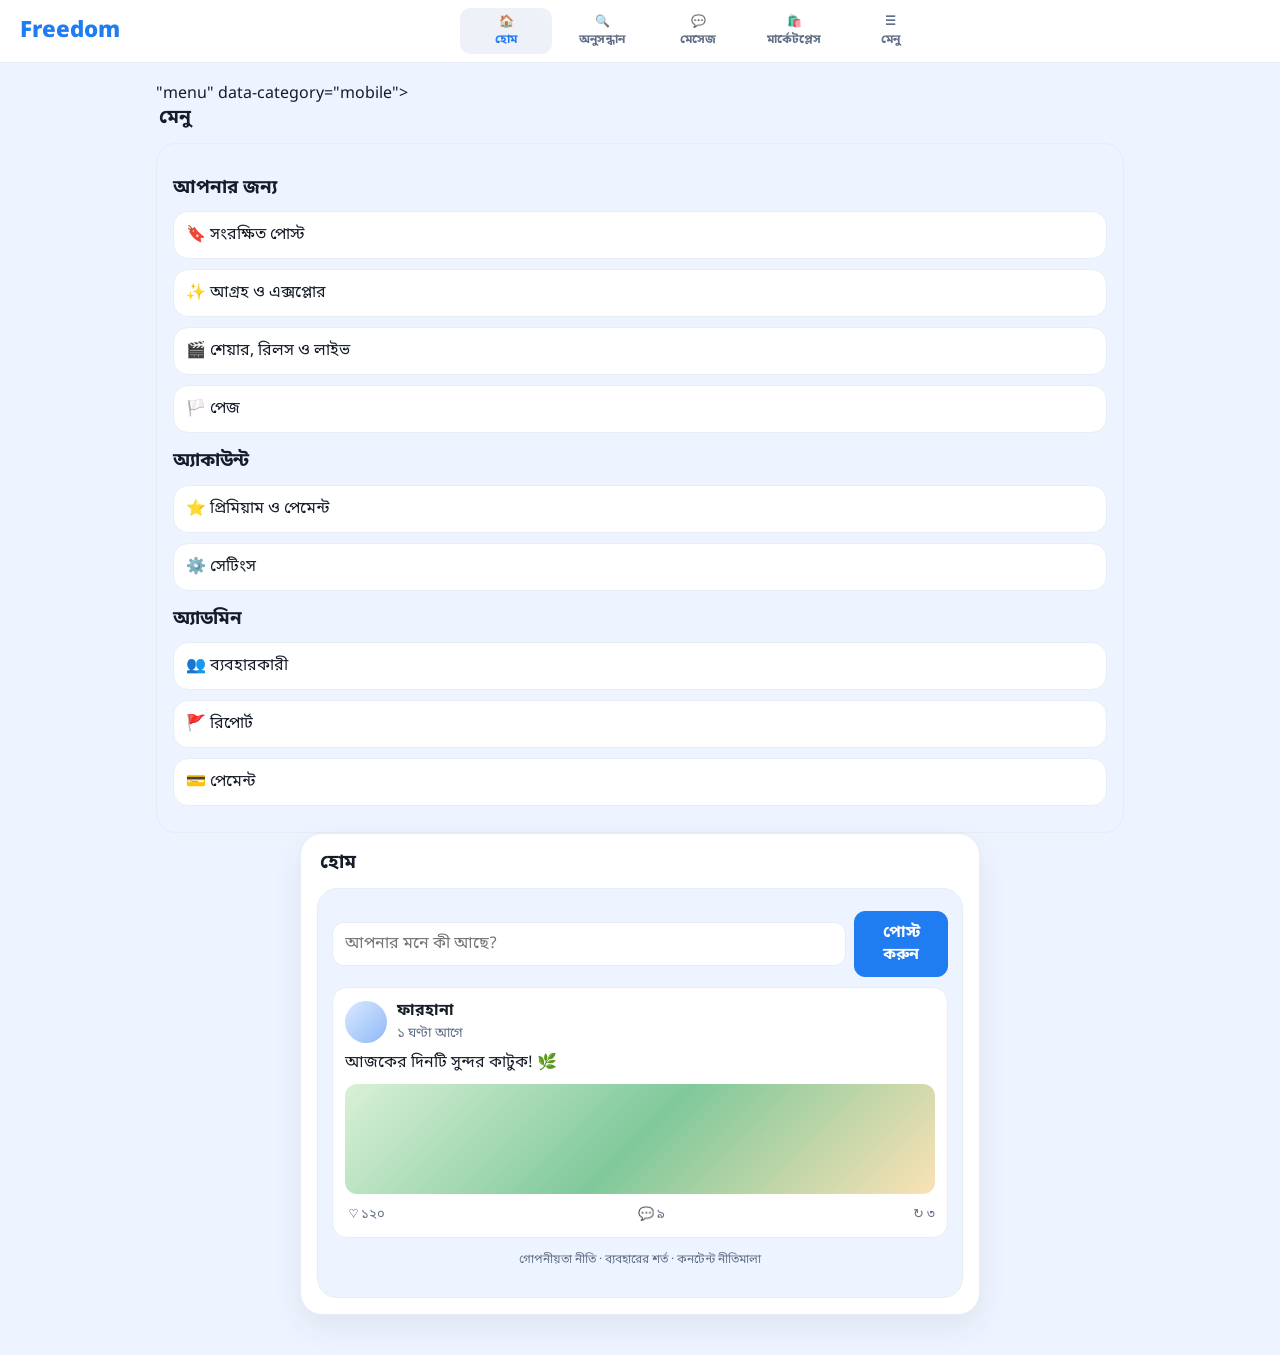
==== commit fdc78998: "Add login and logout sections to index.html" ====
--- a/index.html
+++ b/index.html
@@ -23,7 +23,25 @@
 </header>
 
 <main class="screen-grid">
-  <section class="screen-card" data-page="menu" data-category="mobile"><h2 class="screen-header" tabindex="-1">মেনু</h2>
+  <section class="screen-card" data-page=  <section class="screen-card" data-page="login" data-category="mobile"><h2 class="screen-header" tabindex="-1">লগইন</h2>
+    <div class="phone auth">
+      <p class="auth-logo">Freedom</p>
+      <p class="subtle">আপনার কথা, আপনার ভাষায়</p>
+      <form class="form" data-auth="login" novalidate>
+        <label>ইউজারনেম বা ইমেইল<input name="lname" autocomplete="username" required></label>
+        <label>পাসওয়ার্ড <button type="button" class="link-btn" data-action="showpw" aria-pressed="false">👁 দেখুন</button><input id="login-pass" name="lpass" type="password" autocomplete="current-password" required></label>
+        <button class="btn primary block">লগইন</button>
+      </form>
+    </div></section>
+
+  <section class="screen-card" data-page="logout" data-category="mobile"><h2 class="screen-header" tabindex="-1">লগআউট</h2>
+    <div class="phone auth">
+      <p class="auth-logo" aria-hidden="true">🚪</p>
+      <h3><span data-user></span>, লগআউট করতে চান?</h3>
+      <p class="subtle">লগআউট করলে আবার লগইন করতে হবে।</p>
+      <button class="btn primary block" data-action="logout">হ্যাঁ, লগআউট করুন</button>
+      <button class="btn block" data-action="back">না, ফিরে যান</button>
+    </div></section>"menu" data-category="mobile"><h2 class="screen-header" tabindex="-1">মেনু</h2>
     <div class="phone"><h3>আপনার জন্য</h3>
       <a class="panel" href="#/saved">🔖 সংরক্ষিত পোস্ট</a>
       <a class="panel" href="#/interests">✨ আগ্রহ ও এক্সপ্লোর</a>
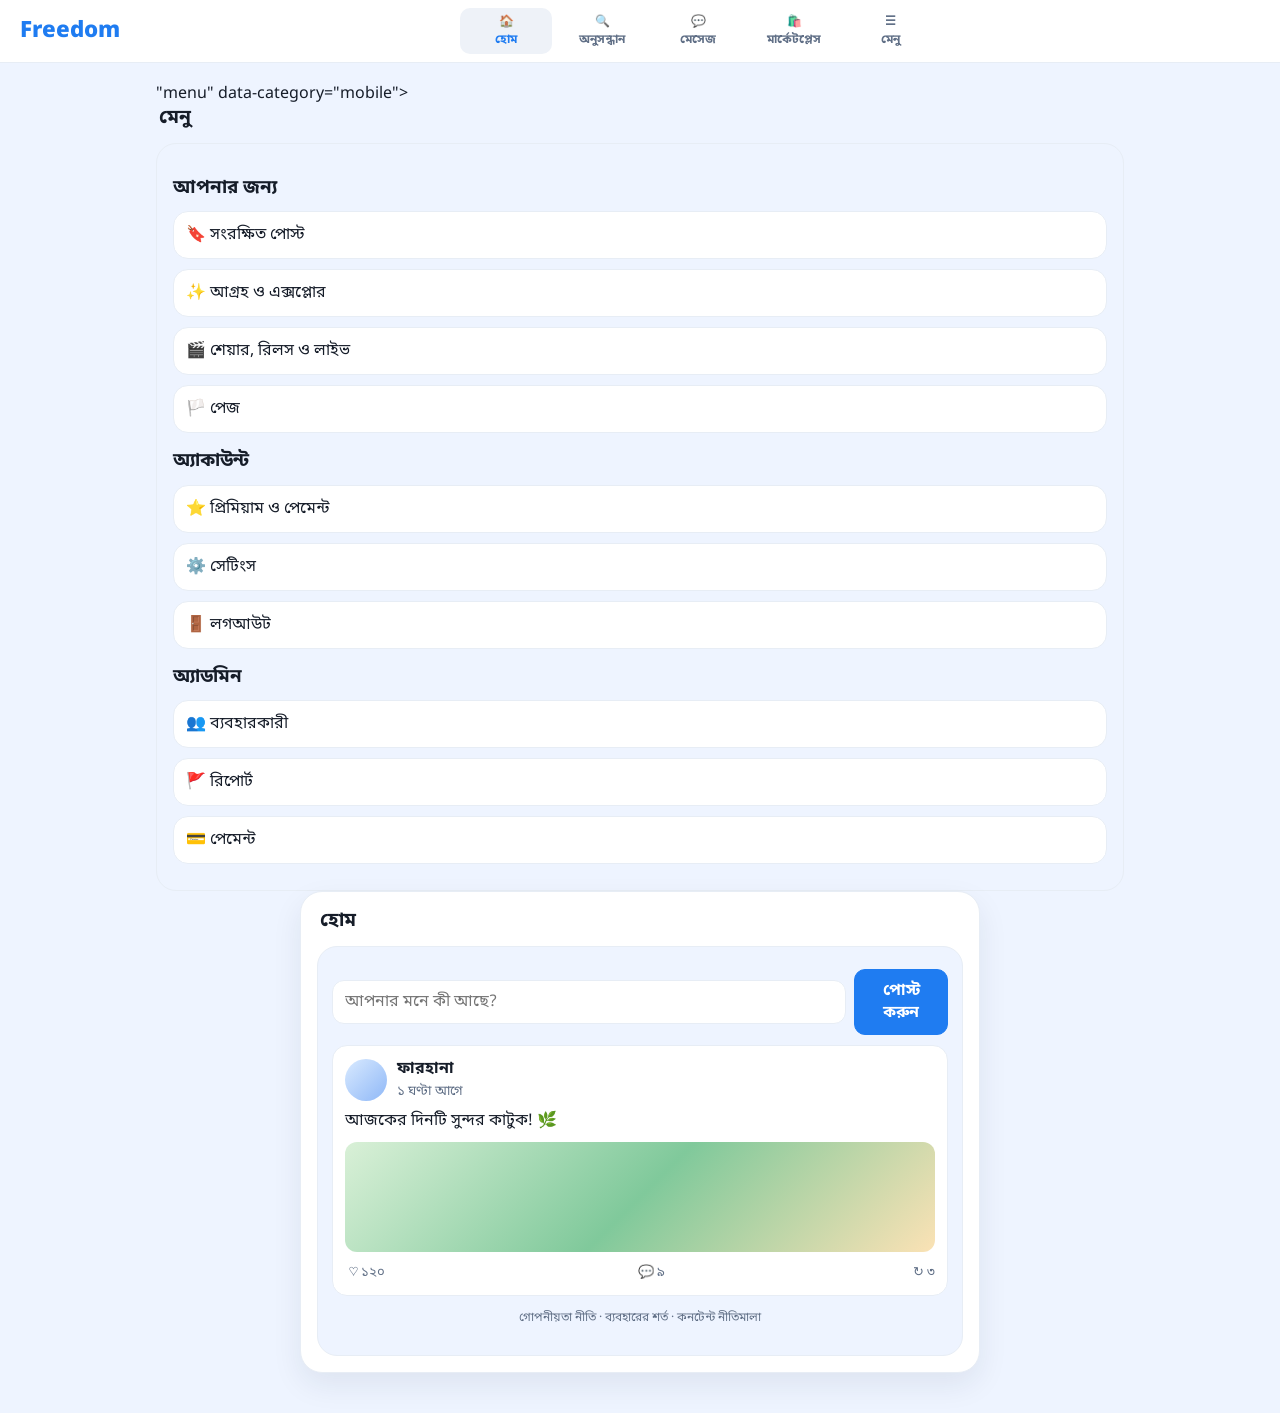
==== commit c1264d2a: "Add logout link to account section Added logout link to account section in index.html." ====
--- a/index.html
+++ b/index.html
@@ -49,7 +49,8 @@
       <a class="panel" href="#/page">🏳️ পেজ</a>
       <h3>অ্যাকাউন্ট</h3>
       <a class="panel" href="#/premium">⭐ প্রিমিয়াম ও পেমেন্ট</a>
-      <a class="panel" href="#/settings">⚙️ সেটিংস</a>
+      <a class="panel" href="#/settings">⚙️ সেটিংস</a>   
+      <a class="panel" href="#/logout">🚪 লগআউট</a>
       <h3>অ্যাডমিন</h3>
       <a class="panel" href="#/admin-users">👥 ব্যবহারকারী</a>
       <a class="panel" href="#/admin-reports">🚩 রিপোর্ট</a>
